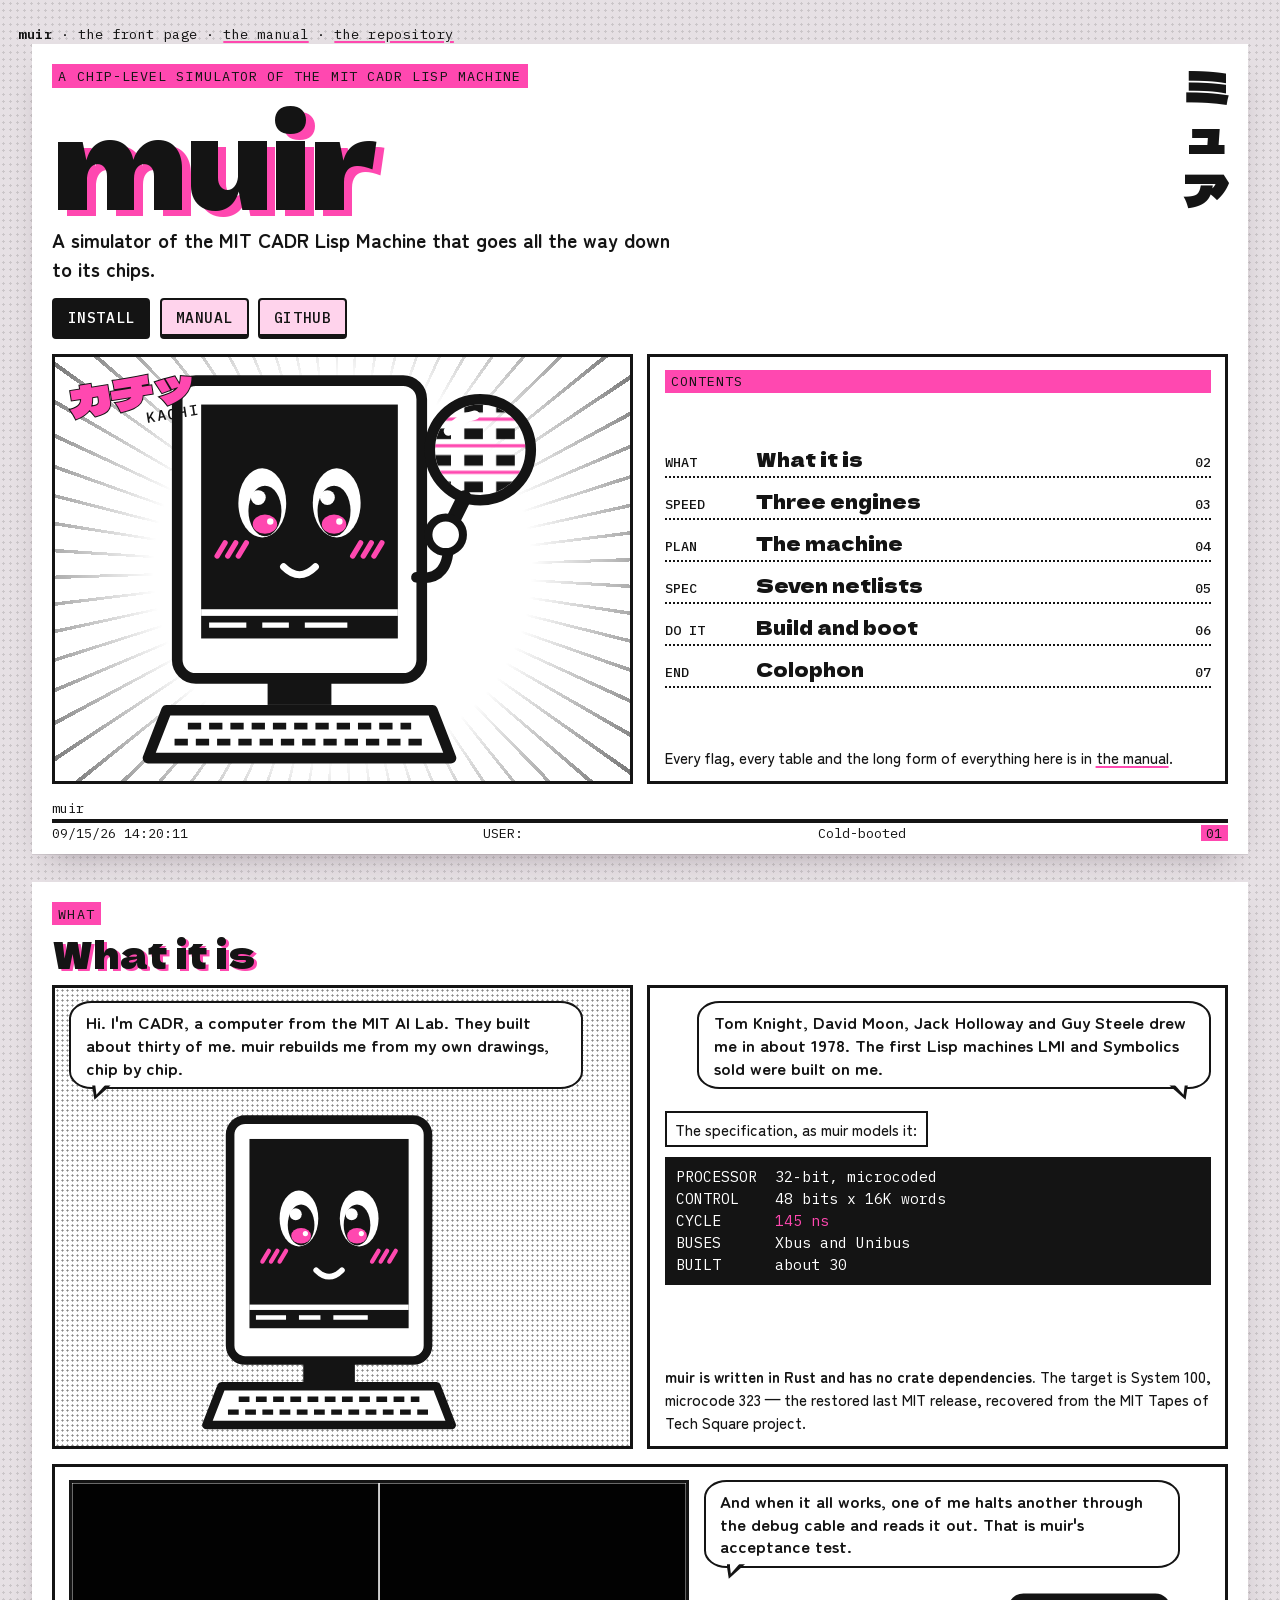
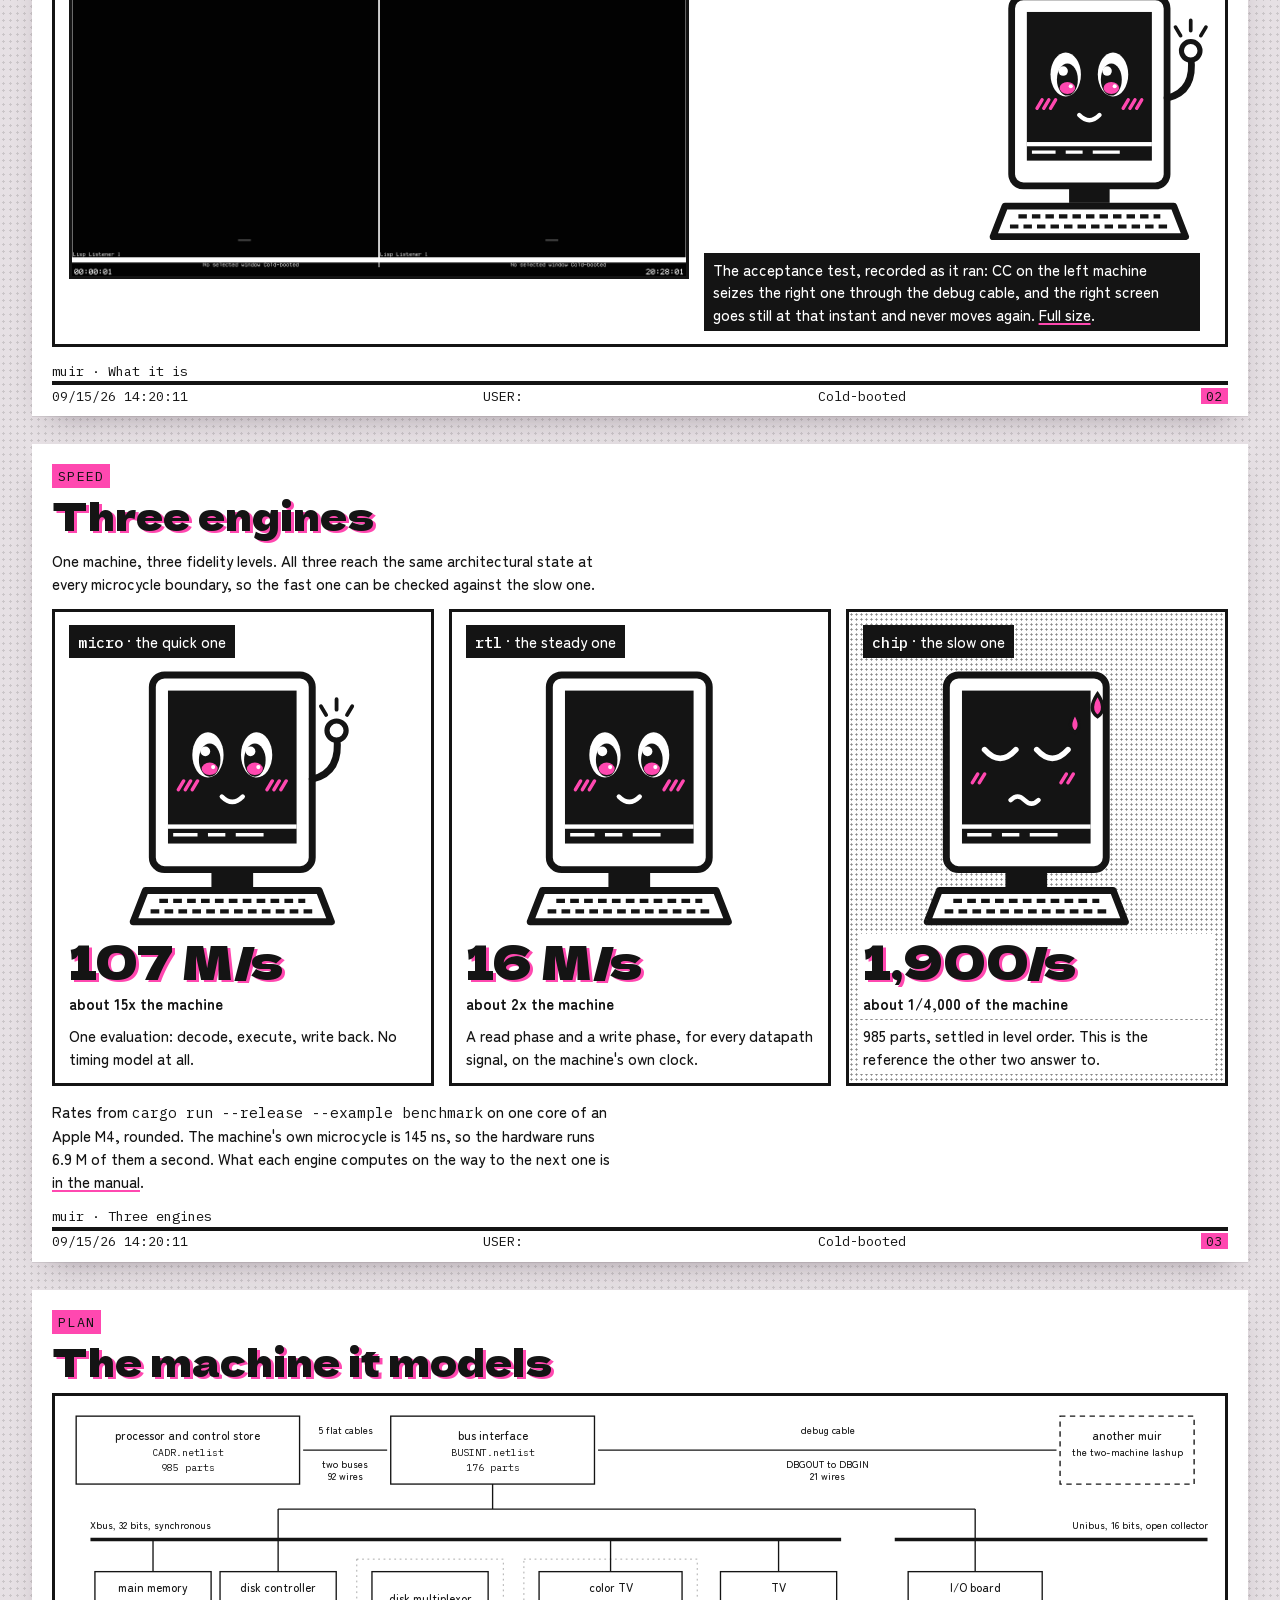
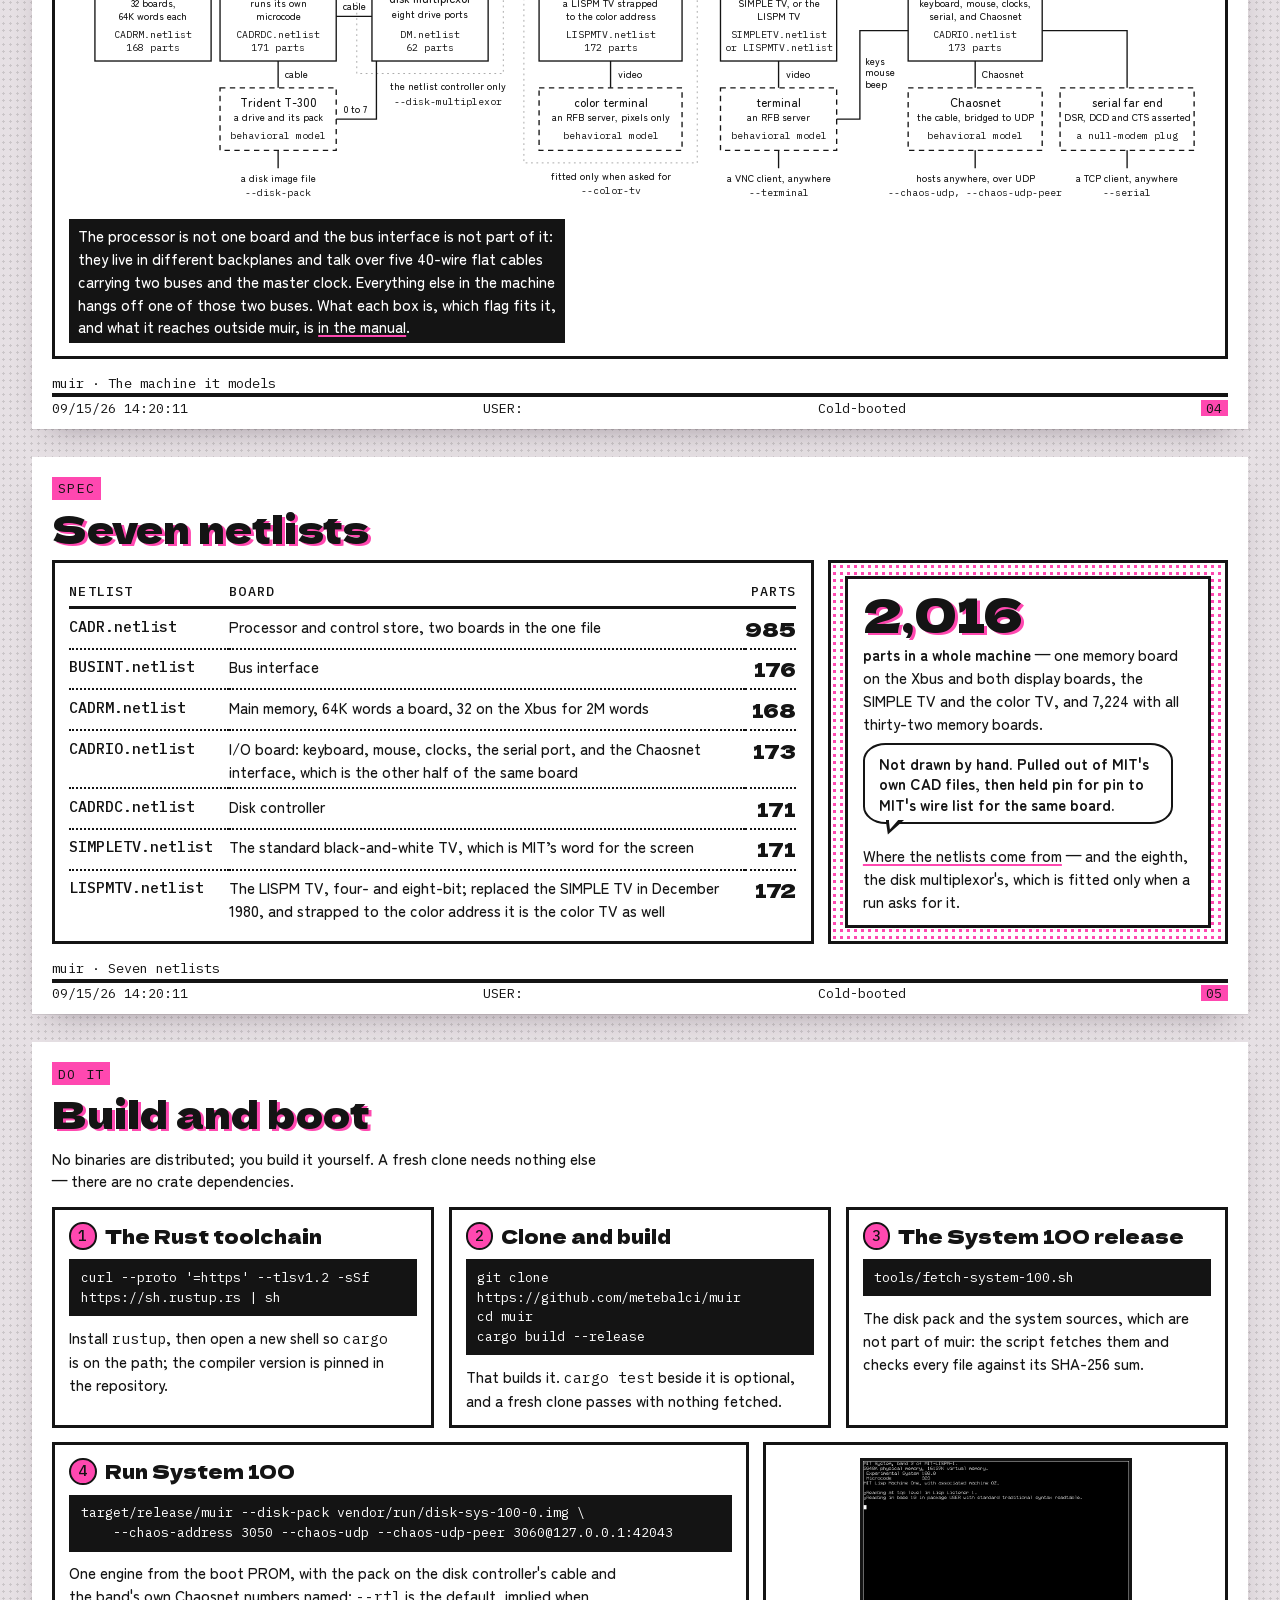
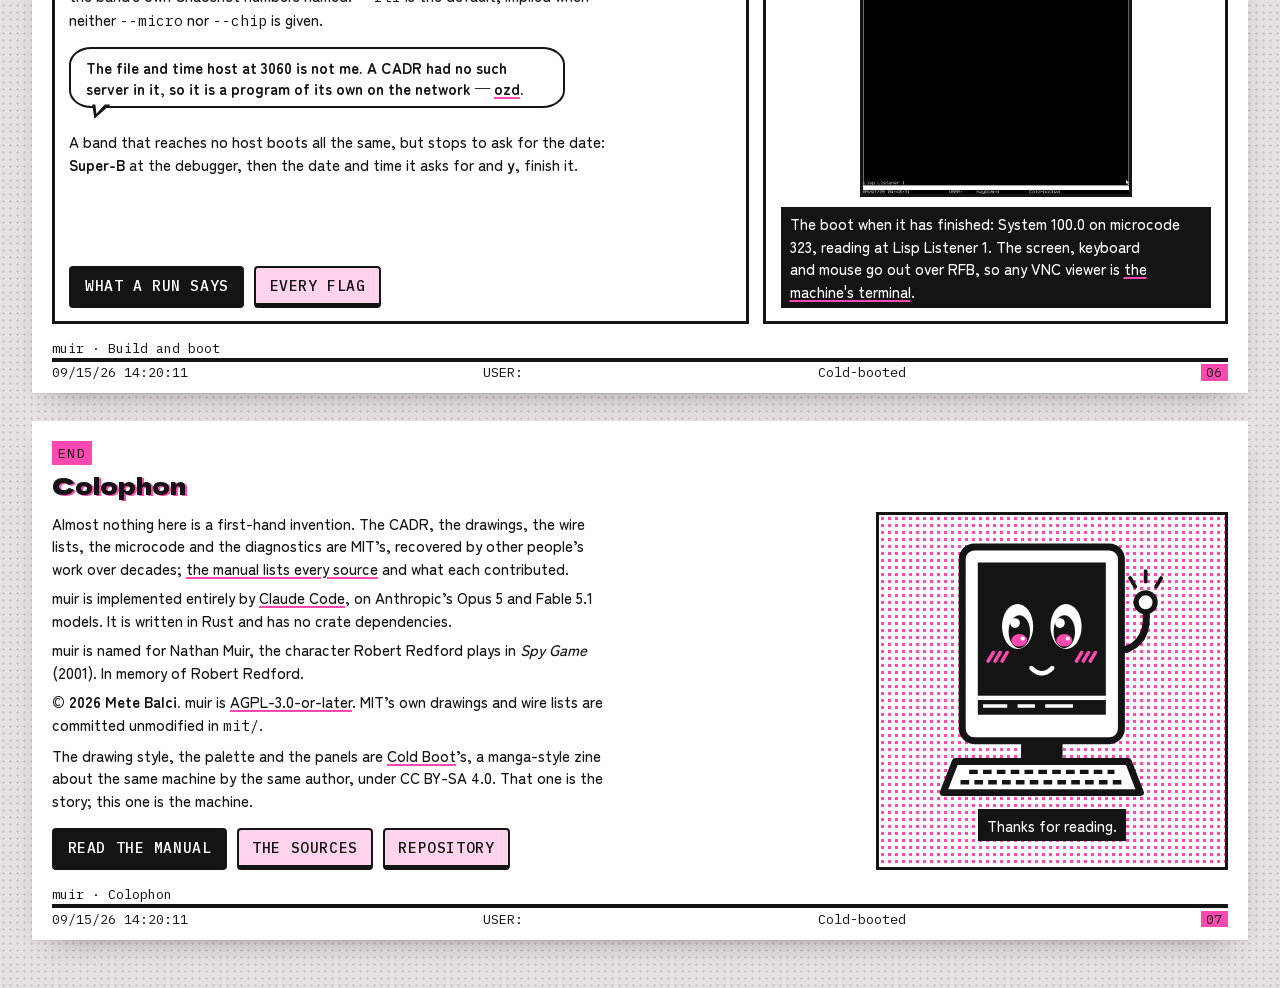
==== site/index.html @ 4d25dc49 "The site is redrawn in Cold Boot's hand, and the manual keeps every word The front page is the drawi" ====
<!doctype html>
<html lang="en">
<head>
<meta charset="utf-8">
<meta name="viewport" content="width=device-width, initial-scale=1">
<title>muir — a chip-level simulator of the MIT CADR Lisp Machine</title>
<meta name="description" content="muir simulates the MIT CADR Lisp Machine at three fidelity levels, down to the parts of MIT's own drawings: 985 on the processor, 2,016 in the machine. Written in Rust, with no dependencies.">
<link rel="stylesheet" href="style.css">
</head>
<body>

<!-- CADR, drawn once and placed with <use>. The body, the faces and the
     waving arm are Cold Boot's own parts, reused here; the magnifier arm and
     the tired face are drawn for this page in the same hand. -->
<svg width="0" height="0" style="position:absolute" aria-hidden="true">
  <defs>
    <pattern id="chips" width="12" height="10" patternUnits="userSpaceOnUse">
      <rect x="2" y="2" width="7" height="4" fill="#141414"/>
      <path d="M0 8.5h12" stroke="#ff48b0" stroke-width="1.2"/>
    </pattern>

    <g id="cadr-body">
      <rect x="48" y="112" width="24" height="14" fill="#141414"/>
      <rect x="14" y="4" width="92" height="112" rx="7" fill="#fff" stroke="#141414" stroke-width="4"/>
      <rect x="23" y="13" width="74" height="88" fill="#141414"/>
      <rect x="23" y="90" width="74" height="2.5" fill="#fff"/>
      <path d="M26 96h14M46 96h10M62 96h16" stroke="#fff" stroke-width="2"/>
      <polygon points="10,128 110,128 117,146 3,146" fill="#fff" stroke="#141414" stroke-width="4" stroke-linejoin="round"/>
      <path d="M18 134h84M13 140h94" stroke="#141414" stroke-width="2.5" stroke-dasharray="5 3"/>
    </g>

    <g id="face-happy">
      <ellipse cx="46" cy="50" rx="9" ry="13" fill="#fff"/>
      <ellipse cx="74" cy="50" rx="9" ry="13" fill="#fff"/>
      <ellipse cx="47" cy="53" rx="6.2" ry="9.5" fill="#141414"/>
      <ellipse cx="73" cy="53" rx="6.2" ry="9.5" fill="#141414"/>
      <ellipse cx="47" cy="58" rx="4.6" ry="3.6" fill="#ff48b0"/>
      <ellipse cx="73" cy="58" rx="4.6" ry="3.6" fill="#ff48b0"/>
      <circle cx="44.5" cy="48" r="2.8" fill="#fff"/>
      <circle cx="70.5" cy="48" r="2.8" fill="#fff"/>
      <circle cx="49" cy="57" r="1.2" fill="#fff"/>
      <circle cx="75" cy="57" r="1.2" fill="#fff"/>
      <path d="M54 74q6 6 12 0" fill="none" stroke="#fff" stroke-width="2.6" stroke-linecap="round"/>
      <path d="M29 70l3-5M33 70l3-5M37 70l3-5M80 70l3-5M84 70l3-5M88 70l3-5" stroke="#ff48b0" stroke-width="2" stroke-linecap="round"/>
    </g>

    <g id="arm-wave">
      <path d="M106 64q17-4 14-25" fill="none" stroke="#141414" stroke-width="4" stroke-linecap="round"/>
      <circle cx="120" cy="36" r="5.5" fill="#fff" stroke="#141414" stroke-width="3"/>
      <path d="M111 22l3 5M120 18v6M129 22l-3 5" stroke="#141414" stroke-width="2.2" stroke-linecap="round"/>
    </g>

    <!-- New for this page: CADR looks at its own board through a glass, which
         is what the chip engine does. The lens is filled with the same chip
         pattern the muir character is drawn from. -->
    <g id="arm-glass">
      <path d="M104 78q13 2 12-15" fill="none" stroke="#141414" stroke-width="4" stroke-linecap="round"/>
      <path d="M122 48l-6 12" stroke="#141414" stroke-width="5.5" stroke-linecap="round"/>
      <circle cx="115" cy="62" r="6.5" fill="#fff" stroke="#141414" stroke-width="3"/>
      <circle cx="128" cy="30" r="17" fill="url(#chips)"/>
      <circle cx="128" cy="30" r="19" fill="none" stroke="#141414" stroke-width="4"/>
      <path d="M116 23a17 17 0 0 1 10-6" fill="none" stroke="#fff" stroke-width="3.5" stroke-linecap="round"/>
    </g>

    <!-- New for this page: the slow one. Weary lids, a wavy mouth and two
         sweat drops --- the chip engine at 1,900 microcycles a second. -->
    <g id="face-tired">
      <path d="M36 47q9 10 18 0" fill="none" stroke="#fff" stroke-width="3.2" stroke-linecap="round"/>
      <path d="M66 47q9 10 18 0" fill="none" stroke="#fff" stroke-width="3.2" stroke-linecap="round"/>
      <path d="M51 76q4-4 8 0t8 0" fill="none" stroke="#fff" stroke-width="2.6" stroke-linecap="round"/>
      <path d="M29 66l3-5M33 66l3-5M80 66l3-5M84 66l3-5" stroke="#ff48b0" stroke-width="2" stroke-linecap="round"/>
      <path d="M101 15q6 9 0 13q-6-4 0-13z" fill="#ff48b0" stroke="#141414" stroke-width="2"/>
      <path d="M88 26q5 8 0 11q-5-3 0-11z" fill="#ff48b0" stroke="#141414" stroke-width="2"/>
    </g>
  </defs>
</svg>

<p class="desk-note"><b>muir</b> &middot; the front page &middot; <a href="manual.html">the manual</a> &middot; <a href="https://github.com/metebalci/muir">the repository</a></p>

<div class="page">

  <section aria-label="muir">
    <div class="masthead">
      <div class="masthead-text">
        <span class="eyebrow">A chip-level simulator of the MIT CADR Lisp Machine</span>
        <h1 class="title t-xl">muir</h1>
        <p class="lede">A simulator of the MIT CADR Lisp Machine that goes all the way down to its chips.</p>
        <div class="actions">
          <a class="key" href="#install">Install</a>
          <a class="key lm" href="manual.html">Manual</a>
          <a class="key lm" href="https://github.com/metebalci/muir">GitHub</a>
        </div>
      </div>
      <span class="vertical" lang="ja" aria-hidden="true">ミュア</span>
    </div>

    <div class="panels two">
      <div class="panel focus center" style="min-height: 19rem;">
        <div class="sfx" style="position:absolute; top:0.8rem; left:0.8rem; z-index:2;">カチッ<small>KACHI</small></div>
        <svg class="chara" viewBox="0 0 152 150" style="width:74%;" role="img" aria-label="CADR, looking at its own board through a magnifying glass">
          <use href="#cadr-body"/><use href="#face-happy"/><use href="#arm-glass"/>
        </svg>
      </div>

      <nav class="panel contents" aria-label="Contents">
        <span class="eyebrow">Contents</span>
        <ol class="toc">
          <li><a href="#what"><span class="tag">WHAT</span><span class="nm">What it is</span><span class="no">02</span></a></li>
          <li><a href="#engines"><span class="tag">SPEED</span><span class="nm">Three engines</span><span class="no">03</span></a></li>
          <li><a href="#machine"><span class="tag">PLAN</span><span class="nm">The machine</span><span class="no">04</span></a></li>
          <li><a href="#boards"><span class="tag">SPEC</span><span class="nm">Seven netlists</span><span class="no">05</span></a></li>
          <li><a href="#install"><span class="tag">DO IT</span><span class="nm">Build and boot</span><span class="no">06</span></a></li>
          <li><a href="#colophon"><span class="tag">END</span><span class="nm">Colophon</span><span class="no">07</span></a></li>
        </ol>
        <p class="small" style="margin-top:auto;">Every flag, every table and the long form of everything here is in <a href="manual.html">the manual</a>.</p>
      </nav>
    </div>

    <footer class="wholine">
      <div class="label">muir</div>
      <div class="bar"><span>09/15/26 14:20:11</span><span>USER:</span><span>Cold-booted</span><span>01</span></div>
    </footer>
  </section>

  <!-- ------------------------------------------------------ what it is -->
  <section id="what" aria-label="What it is">
    <div class="panel bare">
      <span class="eyebrow">What</span>
      <h2 class="title t-l">What it is</h2>
    </div>

    <div class="panels two">
      <div class="panel tone">
        <p class="say">Hi. I'm CADR, a computer from the MIT AI Lab. They built about thirty of me. muir rebuilds me from my own drawings, chip by chip.</p>
        <svg class="chara" viewBox="0 0 132 150" style="width:52%; align-self:center; margin-top:auto;" role="img" aria-label="CADR">
          <use href="#cadr-body"/><use href="#face-happy"/>
        </svg>
      </div>

      <div class="panel">
        <p class="say r">Tom Knight, David Moon, Jack Holloway and Guy Steele drew me in about 1978. The first Lisp machines LMI and Symbolics sold were built on me.</p>
        <p class="cap light">The specification, as muir models it:</p>
<pre class="term">PROCESSOR  32-bit, microcoded
CONTROL    48 bits x 16K words
CYCLE      <b>145 ns</b>
BUSES      Xbus and Unibus
BUILT      about 30</pre>
        <p class="small" style="margin-top:auto;"><b>muir is written in Rust and has no crate dependencies.</b> The target is System 100, microcode 323 &mdash; the restored last MIT release, recovered from the MIT Tapes of Tech Square project.</p>
      </div>

      <figure class="panel wide split">
        <a href="lashup.html" target="_blank" rel="noopener">
          <img class="shot" src="lashup-small.gif" width="1240" height="794" loading="lazy" alt="Two CADR screens side by side. The left machine runs CC; the right machine's screen stops changing when CC halts it through the debug cable.">
        </a>
        <div class="beside">
          <p class="say">And when it all works, one of me halts another through the debug cable and reads it out. That is muir's acceptance test.</p>
          <svg class="chara" viewBox="0 0 132 150" style="width:44%; align-self:flex-end;" role="img" aria-label="CADR, waving">
            <use href="#cadr-body"/><use href="#face-happy"/><use href="#arm-wave"/>
          </svg>
          <figcaption class="cap" style="margin-top:auto;">The acceptance test, recorded as it ran: CC on the left machine seizes the right one through the debug cable, and the right screen goes still at that instant and never moves again. <a href="lashup.html" target="_blank" rel="noopener">Full size</a>.</figcaption>
        </div>
      </figure>
    </div>

    <footer class="wholine">
      <div class="label">muir &middot; What it is</div>
      <div class="bar"><span>09/15/26 14:20:11</span><span>USER:</span><span>Cold-booted</span><span>02</span></div>
    </footer>
  </section>

  <!-- --------------------------------------------------- three engines -->
  <section id="engines" aria-label="Three engines">
    <div class="panel bare">
      <span class="eyebrow">Speed</span>
      <h2 class="title t-l">Three engines</h2>
      <p class="small" style="margin-top:0.4rem;">One machine, three fidelity levels. All three reach the same architectural state at every microcycle boundary, so the fast one can be checked against the slow one.</p>
    </div>

    <div class="panels three">
      <div class="panel">
        <p class="cap"><span class="mono">micro</span> &middot; the quick one</p>
        <svg class="chara" viewBox="0 0 132 150" style="width:66%; align-self:center;" role="img" aria-label="CADR, waving">
          <use href="#cadr-body"/><use href="#face-happy"/><use href="#arm-wave"/>
        </svg>
        <p class="big-number" style="margin-top:auto;">107 M/s</p>
        <p class="small"><b>about 15x the machine</b></p>
        <p class="small">One evaluation: decode, execute, write back. No timing model at all.</p>
      </div>

      <div class="panel">
        <p class="cap"><span class="mono">rtl</span> &middot; the steady one</p>
        <svg class="chara" viewBox="0 0 132 150" style="width:66%; align-self:center;" role="img" aria-label="CADR">
          <use href="#cadr-body"/><use href="#face-happy"/>
        </svg>
        <p class="big-number" style="margin-top:auto;">16 M/s</p>
        <p class="small"><b>about 2x the machine</b></p>
        <p class="small">A read phase and a write phase, for every datapath signal, on the machine's own clock.</p>
      </div>

      <div class="panel tone">
        <p class="cap"><span class="mono">chip</span> &middot; the slow one</p>
        <svg class="chara" viewBox="0 0 132 150" style="width:66%; align-self:center;" role="img" aria-label="CADR, sweating">
          <use href="#cadr-body"/><use href="#face-tired"/>
        </svg>
        <p class="big-number" style="margin-top:auto;">1,900/s</p>
        <p class="small"><b>about 1/4,000 of the machine</b></p>
        <p class="small">985 parts, settled in level order. This is the reference the other two answer to.</p>
      </div>
    </div>

    <p class="small">Rates from <code>cargo run --release --example benchmark</code> on one core of an Apple M4, rounded. The machine's own microcycle is 145&nbsp;ns, so the hardware runs 6.9 M of them a second. What each engine computes on the way to the next one is <a href="manual.html#internals">in the manual</a>.</p>

    <footer class="wholine">
      <div class="label">muir &middot; Three engines</div>
      <div class="bar"><span>09/15/26 14:20:11</span><span>USER:</span><span>Cold-booted</span><span>03</span></div>
    </footer>
  </section>

  <!-- ------------------------------------------------- the centerfold -->
  <section id="machine" aria-label="The machine it models">
    <div class="panel bare">
      <span class="eyebrow">Plan</span>
      <h2 class="title t-l">The machine it models</h2>
    </div>

    <figure class="panel">
      <div class="scroll">
        <svg viewBox="16 18 1277 444" role="img" aria-label="The processor board connects over five flat cables carrying two buses to the bus interface, which fans out to the Xbus carrying main memory, the disk controller and the TV, and to the Unibus carrying the I/O board, which also has the serial port and the Chaosnet. The disk controller's cable goes down to a Trident drive, and a second path from it goes right to the disk multiplexor and down to another drive; a box drawn round those two says that path belongs to the netlist controller alone. The color TV is a second display board on the Xbus with a terminal of its own below it, and a box drawn round the two says they are fitted only when asked for; that terminal carries pixels and nothing else. The serial port's far end and the Chaosnet's route off the machine are drawn as dashed boxes below the I/O board. A debug cable of 21 wires leaves the bus interface for a second machine's, the two-machine lashup. The TV is either display board, the SIMPLE TV or the LISPM TV; its video and the I/O board's keyboard, mouse and beep meet the terminal, which serves them over RFB to any VNC client. Each of the models reaches something outside: the drive a disk image file, the terminal a VNC client, the Chaosnet hosts anywhere over UDP.">
          <rect class="d-box" x="24" y="26" width="250" height="76"/>
          <text class="d-t" x="149" y="53" text-anchor="middle">processor and control store</text>
          <text class="d-n" x="149" y="71" text-anchor="middle">CADR.netlist</text>
          <text class="d-n" x="149" y="87" text-anchor="middle">985 parts</text>
          <line class="d-line" x1="278" y1="64" x2="372" y2="64"/>
          <text class="d-s" x="325" y="46" text-anchor="middle">5 flat cables</text>
          <text class="d-s" x="325" y="84" text-anchor="middle">two buses</text>
          <text class="d-s" x="325" y="98" text-anchor="middle">92 wires</text>
          <rect class="d-box" x="376" y="26" width="228" height="76"/>
          <text class="d-t" x="490" y="53" text-anchor="middle">bus interface</text>
          <text class="d-n" x="490" y="71" text-anchor="middle">BUSINT.netlist</text>
          <text class="d-n" x="490" y="87" text-anchor="middle">176 parts</text>
          <line class="d-line" x1="608" y1="64" x2="1121" y2="64"/>
          <text class="d-s" x="865" y="46" text-anchor="middle">debug cable</text>
          <text class="d-s" x="865" y="84" text-anchor="middle">DBGOUT to DBGIN</text>
          <text class="d-s" x="865" y="98" text-anchor="middle">21 wires</text>
          <rect class="d-dash" x="1125" y="26" width="150" height="76"/>
          <text class="d-t" x="1200" y="53" text-anchor="middle">another muir</text>
          <text class="d-s" x="1200" y="71" text-anchor="middle">the two-machine lashup</text>
          <path class="d-line" d="M490,102 L490,130 M250,130 L1030,130 M250,130 L250,164 M1030,130 L1030,164"/>
          <line class="d-bus" x1="40" y1="164" x2="880" y2="164"/>
          <text class="d-s" x="40" y="152">Xbus, 32 bits, synchronous</text>
          <line class="d-bus" x1="940" y1="164" x2="1290" y2="164"/>
          <text class="d-s" x="1290" y="152" text-anchor="end">Unibus, 16 bits, open collector</text>
          <path class="d-line" d="M110,164 L110,200 M250,164 L250,200 M622,164 L622,200 M810,164 L810,200 M1030,164 L1030,200"/>
          <rect class="d-box" x="45" y="200" width="130" height="100"/>
          <text class="d-t" x="110" y="223" text-anchor="middle">main memory</text>
          <text class="d-s" x="110" y="240" text-anchor="middle">32 boards,</text>
          <text class="d-s" x="110" y="254" text-anchor="middle">64K words each</text>
          <text class="d-n" x="110" y="274" text-anchor="middle">CADRM.netlist</text>
          <text class="d-n" x="110" y="289" text-anchor="middle">168 parts</text>
          <rect class="d-box" x="185" y="200" width="130" height="100"/>
          <text class="d-t" x="250" y="223" text-anchor="middle">disk controller</text>
          <text class="d-s" x="250" y="240" text-anchor="middle">runs its own</text>
          <text class="d-s" x="250" y="254" text-anchor="middle">microcode</text>
          <text class="d-n" x="250" y="274" text-anchor="middle">CADRDC.netlist</text>
          <text class="d-n" x="250" y="289" text-anchor="middle">171 parts</text>
          <rect class="d-box" x="542" y="200" width="160" height="100"/>
          <text class="d-t" x="622" y="223" text-anchor="middle">color TV</text>
          <text class="d-s" x="622" y="240" text-anchor="middle">a LISPM TV strapped</text>
          <text class="d-s" x="622" y="254" text-anchor="middle">to the color address</text>
          <text class="d-n" x="622" y="274" text-anchor="middle">LISPMTV.netlist</text>
          <text class="d-n" x="622" y="289" text-anchor="middle">172 parts</text>
          <rect class="d-box" x="745" y="200" width="130" height="100"/>
          <text class="d-t" x="810" y="223" text-anchor="middle">TV</text>
          <text class="d-s" x="810" y="240" text-anchor="middle">SIMPLE TV, or the</text>
          <text class="d-s" x="810" y="254" text-anchor="middle">LISPM TV</text>
          <text class="d-n" x="810" y="274" text-anchor="middle">SIMPLETV.netlist</text>
          <text class="d-n" x="810" y="289" text-anchor="middle">or LISPMTV.netlist</text>
          <rect class="d-box" x="955" y="200" width="150" height="100"/>
          <text class="d-t" x="1030" y="223" text-anchor="middle">I/O board</text>
          <text class="d-s" x="1030" y="240" text-anchor="middle">keyboard, mouse, clocks,</text>
          <text class="d-s" x="1030" y="254" text-anchor="middle">serial, and Chaosnet</text>
          <text class="d-n" x="1030" y="274" text-anchor="middle">CADRIO.netlist</text>
          <text class="d-n" x="1030" y="289" text-anchor="middle">173 parts</text>
          <path class="d-line" d="M250,300 L250,330 M622,300 L622,330 M810,300 L810,330 M1030,300 L1030,330"/>
          <text class="d-s" x="258" y="319">cable</text>
          <text class="d-s" x="630" y="319">video</text>
          <text class="d-s" x="818" y="319">video</text>
          <text class="d-s" x="1038" y="319">Chaosnet</text>
          <path class="d-line" d="M955,266 L901,266 L901,365 L875,365"/>
          <text class="d-s" x="907" y="304">keys</text>
          <text class="d-s" x="907" y="317">mouse</text>
          <text class="d-s" x="907" y="330">beep</text>
          <rect class="d-dash" x="185" y="330" width="130" height="70"/>
          <text class="d-t" x="250" y="351" text-anchor="middle">Trident T-300</text>
          <text class="d-s" x="250" y="367" text-anchor="middle">a drive and its pack</text>
          <text class="d-n" x="250" y="387" text-anchor="middle">behavioral model</text>
          <rect class="d-ring" x="338" y="186" width="164" height="128"/>
          <text class="d-s" x="440" y="333" text-anchor="middle">the netlist controller only</text>
          <text class="d-n" x="440" y="349" text-anchor="middle">--disk-multiplexor</text>
          <line class="d-line" x1="315" y1="250" x2="355" y2="250"/>
          <text class="d-s" x="335" y="243" text-anchor="middle">cable</text>
          <rect class="d-box" x="355" y="200" width="130" height="100"/>
          <text class="d-t" x="420" y="235" text-anchor="middle">disk multiplexor</text>
          <text class="d-s" x="420" y="252" text-anchor="middle">eight drive ports</text>
          <text class="d-n" x="420" y="274" text-anchor="middle">DM.netlist</text>
          <text class="d-n" x="420" y="289" text-anchor="middle">62 parts</text>
          <path class="d-line" d="M360,300 L360,365 L315,365"/>
          <text class="d-s" x="337" y="358" text-anchor="middle">0 to 7</text>
          <rect class="d-ring" x="525" y="186" width="194" height="228"/>
          <text class="d-s" x="622" y="433" text-anchor="middle">fitted only when asked for</text>
          <text class="d-n" x="622" y="449" text-anchor="middle">--color-tv</text>
          <rect class="d-dash" x="542" y="330" width="160" height="70"/>
          <text class="d-t" x="622" y="351" text-anchor="middle">color terminal</text>
          <text class="d-s" x="622" y="367" text-anchor="middle">an RFB server, pixels only</text>
          <text class="d-n" x="622" y="387" text-anchor="middle">behavioral model</text>
          <rect class="d-dash" x="745" y="330" width="130" height="70"/>
          <text class="d-t" x="810" y="351" text-anchor="middle">terminal</text>
          <text class="d-s" x="810" y="367" text-anchor="middle">an RFB server</text>
          <text class="d-n" x="810" y="387" text-anchor="middle">behavioral model</text>
          <rect class="d-dash" x="955" y="330" width="150" height="70"/>
          <text class="d-t" x="1030" y="351" text-anchor="middle">Chaosnet</text>
          <text class="d-s" x="1030" y="367" text-anchor="middle">the cable, bridged to UDP</text>
          <text class="d-n" x="1030" y="387" text-anchor="middle">behavioral model</text>
          <rect class="d-dash" x="1125" y="330" width="150" height="70"/>
          <text class="d-t" x="1200" y="351" text-anchor="middle">serial far end</text>
          <text class="d-s" x="1200" y="367" text-anchor="middle">DSR, DCD and CTS asserted</text>
          <text class="d-n" x="1200" y="387" text-anchor="middle">a null-modem plug</text>
          <path class="d-line" d="M1105,266 L1200,266 L1200,330"/>
          <path class="d-line" d="M250,400 L250,420 M810,400 L810,420 M1030,400 L1030,420 M1200,400 L1200,420"/>
          <text class="d-s" x="250" y="435" text-anchor="middle">a disk image file</text>
          <text class="d-n" x="250" y="451" text-anchor="middle">--disk-pack</text>
          <text class="d-s" x="810" y="435" text-anchor="middle">a VNC client, anywhere</text>
          <text class="d-n" x="810" y="451" text-anchor="middle">--terminal</text>
          <text class="d-s" x="1030" y="435" text-anchor="middle">hosts anywhere, over UDP</text>
          <text class="d-n" x="1030" y="451" text-anchor="middle">--chaos-udp, --chaos-udp-peer</text>
          <text class="d-s" x="1200" y="435" text-anchor="middle">a TCP client, anywhere</text>
          <text class="d-n" x="1200" y="451" text-anchor="middle">--serial</text>
        </svg>
      </div>
      <figcaption class="cap">The processor is not one board and the bus interface is not part of it: they live in different backplanes and talk over five 40-wire flat cables carrying two buses and the master clock. Everything else in the machine hangs off one of those two buses. What each box is, which flag fits it, and what it reaches outside muir, is <a href="manual.html#machine">in the manual</a>.</figcaption>
    </figure>

    <footer class="wholine">
      <div class="label">muir &middot; The machine it models</div>
      <div class="bar"><span>09/15/26 14:20:11</span><span>USER:</span><span>Cold-booted</span><span>04</span></div>
    </footer>
  </section>

  <!-- ---------------------------------------------------- the spec box -->
  <section id="boards" aria-label="The boards">
    <div class="panel bare">
      <span class="eyebrow">Spec</span>
      <h2 class="title t-l">Seven netlists</h2>
    </div>

    <div class="panels two boards-split">
      <div class="panel">
        <div class="tablewrap">
          <table class="spec">
            <thead>
              <tr><th>Netlist</th><th>Board</th><th class="n">Parts</th></tr>
            </thead>
            <tbody>
              <tr><td class="file">CADR.netlist</td><td>Processor and control store, two boards in the one file</td><td class="n">985</td></tr>
              <tr><td class="file">BUSINT.netlist</td><td>Bus interface</td><td class="n">176</td></tr>
              <tr><td class="file">CADRM.netlist</td><td>Main memory, 64K words a board, 32 on the Xbus for 2M words</td><td class="n">168</td></tr>
              <tr><td class="file">CADRIO.netlist</td><td>I/O board: keyboard, mouse, clocks, the serial port, and the Chaosnet interface, which is the other half of the same board</td><td class="n">173</td></tr>
              <tr><td class="file">CADRDC.netlist</td><td>Disk controller</td><td class="n">171</td></tr>
              <tr><td class="file">SIMPLETV.netlist</td><td>The standard black-and-white TV, which is MIT&rsquo;s word for the screen</td><td class="n">171</td></tr>
              <tr><td class="file">LISPMTV.netlist</td><td>The LISPM TV, four- and eight-bit; replaced the SIMPLE TV in December 1980, and strapped to the color address it is the color TV as well</td><td class="n">172</td></tr>
            </tbody>
          </table>
        </div>
      </div>

      <div class="panel tone-pink">
        <div class="panel" style="background:var(--paper); gap:0.5rem; flex:1;">
          <p class="big-number" id="whole-machine">2,016</p>
          <p class="small"><b>parts in a whole machine</b> &mdash; one memory board on the Xbus and both display boards, the SIMPLE TV and the color TV, and 7,224 with all thirty-two memory boards.</p>
          <p class="say quiet">Not drawn by hand. Pulled out of MIT's own CAD files, then held pin for pin to MIT's wire list for the same board.</p>
          <p class="small" style="margin-top:auto;"><a href="manual.html#netlists">Where the netlists come from</a> &mdash; and the eighth, the disk multiplexor's, which is fitted only when a run asks for it.</p>
        </div>
      </div>
    </div>

    <footer class="wholine">
      <div class="label">muir &middot; Seven netlists</div>
      <div class="bar"><span>09/15/26 14:20:11</span><span>USER:</span><span>Cold-booted</span><span>05</span></div>
    </footer>
  </section>

  <!-- ------------------------------------------------------- installing -->
  <section id="install" aria-label="Installing">
    <div class="panel bare">
      <span class="eyebrow">Do it</span>
      <h2 class="title t-l">Build and boot</h2>
      <p class="small" style="margin-top:0.4rem;">No binaries are distributed; you build it yourself. A fresh clone needs nothing else &mdash; there are no crate dependencies.</p>
    </div>

    <div class="panels three">
      <div class="panel">
        <div class="step-head"><span class="step-num">1</span><h3>The Rust toolchain</h3></div>
<pre class="term cmd">curl --proto '=https' --tlsv1.2 -sSf https://sh.rustup.rs | sh</pre>
        <p class="small">Install <code>rustup</code>, then open a new shell so <code>cargo</code> is on the path; the compiler version is pinned in the repository.</p>
      </div>

      <div class="panel">
        <div class="step-head"><span class="step-num">2</span><h3>Clone and build</h3></div>
<pre class="term cmd">git clone https://github.com/metebalci/muir
cd muir
cargo build --release</pre>
        <p class="small">That builds it. <code>cargo test</code> beside it is optional, and a fresh clone passes with nothing fetched.</p>
      </div>

      <div class="panel">
        <div class="step-head"><span class="step-num">3</span><h3>The System 100 release</h3></div>
<pre class="term cmd">tools/fetch-system-100.sh</pre>
        <p class="small">The disk pack and the system sources, which are not part of muir: the script fetches them and checks every file against its SHA-256 sum.</p>
      </div>
    </div>

    <div class="panels two wide run-split">
      <div class="panel">
        <div class="step-head"><span class="step-num">4</span><h3>Run System 100</h3></div>
<pre class="term cmd">target/release/muir --disk-pack vendor/run/disk-sys-100-0.img \
    --chaos-address 3050 --chaos-udp --chaos-udp-peer 3060@127.0.0.1:42043</pre>
        <p class="small">One engine from the boot PROM, with the pack on the disk controller's cable and the band's own Chaosnet numbers named: <code>--rtl</code> is the default, implied when neither <code>--micro</code> nor <code>--chip</code> is given.</p>
        <p class="say quiet" style="margin-top:0.35rem;">The file and time host at 3060 is not me. A CADR had no such server in it, so it is a program of its own on the network &mdash; <a href="https://github.com/metebalci/ozd">ozd</a>.</p>
        <p class="small">A band that reaches no host boots all the same, but stops to ask for the date: <b>Super-B</b> at the debugger, then the date and time it asks for and <b>y</b>, finish it.</p>
        <div class="actions" style="margin-top:auto;">
          <a class="key" href="manual.html#running">What a run says</a>
          <a class="key lm" href="manual.html#flags">Every flag</a>
        </div>
      </div>

      <figure class="panel">
        <img class="shot" src="system-100.png" width="768" height="963" loading="lazy" style="width:min(100%, 17rem); margin-inline:auto;" alt="The CADR screen: MIT System, band 2 of MIT-LISPM-1; Experimental System 100.0; Microcode 323; MIT Lisp Machine One, with associated machine OZ; and a Lisp Listener reading at top level.">
        <figcaption class="cap">The boot when it has finished: System&nbsp;100.0 on microcode 323, reading at Lisp Listener 1. The screen, keyboard and mouse go out over RFB, so any VNC viewer is <a href="manual.html#terminal">the machine's terminal</a>.</figcaption>
      </figure>
    </div>

    <footer class="wholine">
      <div class="label">muir &middot; Build and boot</div>
      <div class="bar"><span>09/15/26 14:20:11</span><span>USER:</span><span>Cold-booted</span><span>06</span></div>
    </footer>
  </section>

  <!-- --------------------------------------------------------- colophon -->
  <section id="colophon" aria-label="Colophon">
    <div class="panel bare">
      <span class="eyebrow">End</span>
      <h2 class="title t-m">Colophon</h2>
    </div>

    <div class="panels two end-split">
    <div class="colophon">
      <p>Almost nothing here is a first-hand invention. The CADR, the drawings, the wire lists, the microcode and the diagnostics are MIT&rsquo;s, recovered by other people&rsquo;s work over decades; <a href="manual.html#credits">the manual lists every source</a> and what each contributed.</p>
      <p>muir is implemented entirely by <a href="https://claude.com/claude-code">Claude Code</a>, on Anthropic&rsquo;s Opus 5 and Fable 5.1 models. It is written in Rust and has no crate dependencies.</p>
      <p>muir is named for Nathan Muir, the character Robert Redford plays in <em>Spy Game</em> (2001). In memory of Robert Redford.</p>
      <p><b>&copy; 2026 Mete Balci.</b> muir is <a href="https://www.gnu.org/licenses/agpl-3.0.html">AGPL-3.0-or-later</a>. MIT&rsquo;s own drawings and wire lists are committed unmodified in <code>mit/</code>.</p>
      <p>The drawing style, the palette and the panels are <a href="https://github.com/metebalci/coldboot">Cold Boot</a>&rsquo;s, a manga-style zine about the same machine by the same author, under CC BY-SA 4.0. That one is the story; this one is the machine.</p>
      <div class="actions" style="margin-top:0.6rem;">
        <a class="key" href="manual.html">Read the manual</a>
        <a class="key lm" href="manual.html#credits">The sources</a>
        <a class="key lm" href="https://github.com/metebalci/muir">Repository</a>
      </div>
    </div>

      <div class="panel tone-pink center">
        <svg class="chara" viewBox="0 0 132 150" style="width:72%;" role="img" aria-label="CADR, waving goodbye">
          <use href="#cadr-body"/><use href="#face-happy"/><use href="#arm-wave"/>
        </svg>
        <p class="cap" style="align-self:center;">Thanks for reading.</p>
      </div>
    </div>

    <footer class="wholine">
      <div class="label">muir &middot; Colophon</div>
      <div class="bar"><span>09/15/26 14:20:11</span><span>USER:</span><span>Cold-booted</span><span>07</span></div>
    </footer>
  </section>

</div>

</body>
</html>
---- site/style.css ----
/* SPDX-FileCopyrightText: 2026 Mete Balci */
/* SPDX-License-Identifier: AGPL-3.0-or-later */

/* muir --- the site, drawn in Cold Boot's hand.

   Cold Boot is a manga-style zine about the same machine by the same author,
   and this is the machine itself in the same drawing: riso black and one spot
   color, fluorescent pink, on paper white, laid on a halftone desk. Every
   section is a plate of paper: panels with a 3px ink border, a title in the
   display face with a pink drop shadow --- a second drum printed a little out
   of register --- and the machine's own who-line ruled off at the foot.

   Three pages share this file: `index.html`, the front page; `manual.html`,
   the manual; and `lashup.html`, the acceptance test at its own size.

   No dark mode. Paper and ink is what this is, as the zine is, so the
   stylesheet names one set of colors and the page keeps them in either
   setting. Where an earlier stylesheet redefined `--paper` and `--ink` under
   `prefers-color-scheme: dark`, there is now nothing: a spot color printed on
   black is a different object.

   Text sizes are all in rem, taken from the tokens below, and nothing here
   styles `html`. The one exception is the diagrams: the `d-*` rules give
   their sizes in the drawing's own viewBox units, which are not page pixels
   and do not scale with the reader's text size, because the picture scales
   with its box instead. */

/* The five faces, served from this directory rather than from Google: a
   visitor should not have to ask a third party for a page to be readable.
   Dela Gothic One is the display face, Zen Maru Gothic the voice, IBM Plex
   Mono the machine's own. All are under the SIL Open Font License 1.1, and
   `fonts/README.md` says where each came from and how it was cut down.

   Zen Maru Gothic is carried at 500 and 700 and no lighter: 500 is the
   weight this page calls normal, as the zine does, and the running text is
   set in it. */
@font-face {
  font-family: 'Dela Gothic One';
  font-style: normal;
  font-weight: 400;
  font-display: swap;
  src: url('fonts/dela-gothic-one.woff2') format('woff2');
}
@font-face {
  font-family: 'Zen Maru Gothic';
  font-style: normal;
  font-weight: 500;
  font-display: swap;
  src: url('fonts/zen-maru-gothic-500.woff2') format('woff2');
}
@font-face {
  font-family: 'Zen Maru Gothic';
  font-style: normal;
  font-weight: 700;
  font-display: swap;
  src: url('fonts/zen-maru-gothic-700.woff2') format('woff2');
}
@font-face {
  font-family: 'IBM Plex Mono';
  font-style: normal;
  font-weight: 400;
  font-display: swap;
  src: url('fonts/ibm-plex-mono-400.woff2') format('woff2');
}
@font-face {
  font-family: 'IBM Plex Mono';
  font-style: normal;
  font-weight: 500;
  font-display: swap;
  src: url('fonts/ibm-plex-mono-500.woff2') format('woff2');
}
@font-face {
  font-family: 'IBM Plex Mono';
  font-style: normal;
  font-weight: 600;
  font-display: swap;
  src: url('fonts/ibm-plex-mono-600.woff2') format('woff2');
}

:root {
  --ink: #141414;
  --paper: #ffffff;
  --spot: #ff48b0;        /* riso Fluorescent Pink */
  --spot-tint: #ffd3ec;
  --tone: rgba(20, 20, 20, 0.5);
  --desk: #e6e0e4;

  --display: "Dela Gothic One", "Noto Sans CJK JP", "Arial Black", sans-serif;
  --voice: "Zen Maru Gothic", "Noto Sans CJK JP", system-ui, sans-serif;
  --mono: "IBM Plex Mono", ui-monospace, "SF Mono", Menlo, monospace;
  --sans: var(--voice);   /* the diagrams' own labels */

  /* Every size on these pages comes from one of these, so that a step up or
     down is one edit and no rule invents a size of its own. */
  --fs-body: 1.125rem;         /* running text */
  --fs-small: 0.95rem;         /* captions, tables, the aside under a panel */
  --fs-say: 1.06rem;           /* a speech bubble, which is set heavier */
  --fs-lede: 1.24rem;          /* the line under a wordmark */
  --fs-mono: 0.92rem;          /* inline code, the terminal blocks, the keys */
  --fs-mono-small: 0.84rem;    /* eyebrows, the who-line, table headings */
  --fs-cmd: 0.82rem;           /* a command line, which must not fold */
  --fs-t-xl: clamp(4rem, 14vw, 7.8rem);   /* the wordmark */
  --fs-t-l: 2.35rem;           /* a section's title */
  --fs-t-m: 1.5rem;            /* a smaller one */
  --fs-t-s: 1.18rem;           /* a heading inside a section, a contents line */
  --fs-numeral: 2.9rem;        /* a figure printed as a picture of itself */
  --fs-sfx: 2.7rem;            /* a sound effect */

  /* A line of running text stops at 70 characters however wide the page is;
     a bubble or a caption, which is read in a glance, stops sooner. What the
     machine printed is not running text and is not held to it: a listing
     folded at 70 characters is a listing nobody can read. */
  --measure: 70ch;
  --measure-tight: 62ch;

  --line: 3px;
}

*, *::before, *::after { box-sizing: border-box; }

body {
  margin: 0;
  font-family: var(--voice);
  font-size: var(--fs-body);
  font-weight: 500;
  line-height: 1.5;
  color: var(--ink);
  background-color: var(--desk);
  background-image: radial-gradient(rgba(20, 20, 20, 0.13) 1px, transparent 1.4px);
  background-size: 7px 7px;
  padding-block: 1.5rem 3rem;
  padding-inline: 1rem;
  -webkit-text-size-adjust: 100%;
}

p { margin: 0; text-wrap: pretty; }
a { color: inherit; text-decoration-color: var(--spot); text-decoration-thickness: 2px; text-underline-offset: 2px; }
a:focus-visible { outline: 3px solid var(--spot); outline-offset: 3px; }
em { font-style: italic; }

/* Inline code is one size wherever it sits, not a fraction of its context:
   a relative size compounds against every panel and produces sizes nobody
   chose. */
code, kbd { font-family: var(--mono); font-size: var(--fs-mono); font-weight: 400; }
kbd { border: 2px solid var(--ink); border-radius: 3px; padding: 0 0.25rem; }

/* ---------------------------------------------------------------- shell */

/* One explicit column, not `auto`: an `auto` column takes the min-content
   width of its widest section, and a diagram is 660px wide whatever the
   screen is. With minmax(0, 1fr) the sections follow the viewport and the
   diagram scrolls inside its own box, which is the point of it. */
.page {
  max-width: 76rem;
  margin-inline: auto;
  display: grid;
  grid-template-columns: minmax(0, 1fr);
  gap: 1.75rem;
}

.desk-note {
  font-family: var(--mono);
  font-size: var(--fs-mono-small);
  font-weight: 400;
  letter-spacing: 0.04em;
  padding-inline: 0.15rem;
}
.desk-note b { font-weight: 600; }

/* Each section is paper on the halftone desk, with its panels above and the
   machine's own status line ruled off at the foot. */
.page > section {
  min-width: 0;
  display: flex;
  flex-direction: column;
  gap: 0.9rem;
  background: var(--paper);
  padding: 1.25rem 1.25rem 0.8rem;
  box-shadow: 0 1px 0 rgba(0, 0, 0, 0.08), 0 14px 30px -18px rgba(40, 20, 35, 0.45);
}

.panels { display: grid; gap: 0.9rem; }
.two { grid-template-columns: repeat(2, minmax(0, 1fr)); }
.three { grid-template-columns: repeat(3, minmax(0, 1fr)); }
.wide { grid-column: 1 / -1; }
/* Uneven splits, as classes rather than inline styles: an inline style would
   outrank the narrow-screen rule below and keep two columns on a phone. */
.boards-split { grid-template-columns: minmax(0, 2fr) minmax(0, 1.05fr); }
.run-split { grid-template-columns: minmax(0, 1.5fr) minmax(0, 1fr); }
.end-split { grid-template-columns: minmax(0, 2.3fr) minmax(0, 1fr); }

/* ---------------------------------------------------------------- panels */

.panel {
  position: relative;
  min-width: 0;
  border: var(--line) solid var(--ink);
  background: var(--paper);
  overflow: hidden;
  padding: 0.8rem 0.9rem;
  display: flex;
  flex-direction: column;
  gap: 0.6rem;
}
.panel.ink { background: var(--ink); color: var(--paper); }
.panel.pink { background: var(--spot); }
.panel.bare { border: 0; padding: 0; overflow: visible; }
.panel.center { align-items: center; justify-content: center; text-align: center; }
.panel.end { justify-content: flex-end; }

.tone { background-image: radial-gradient(var(--tone) 0.9px, transparent 1.2px); background-size: 5px 5px; }
/* Running text on a halftone reads through the dots. Give it a plate of
   paper to sit on, the width of the line and no more. */
.panel.tone > .small, .panel.tone > .big-number {
  background: var(--paper);
  box-shadow: 0 0 0 0.25rem var(--paper);
}
.tone-pink { background-image: radial-gradient(var(--spot) 1.5px, transparent 1.8px); background-size: 7px 7px; }

/* focus lines (manga 集中線) */
.focus::before {
  content: "";
  position: absolute;
  inset: -60%;
  background: repeating-conic-gradient(from 3deg, var(--ink) 0deg 0.7deg, transparent 0.7deg 5.3deg);
  -webkit-mask: radial-gradient(circle, transparent 24%, #000 60%);
  mask: radial-gradient(circle, transparent 24%, #000 60%);
  pointer-events: none;
}
.focus > * { position: relative; }

/* ------------------------------------------------------------- lettering */

.title {
  margin: 0;
  font-family: var(--display);
  font-weight: 400;
  line-height: 0.95;
  text-wrap: balance;
  text-shadow: 0.07em 0.05em 0 var(--spot);   /* second drum, slightly off */
}
.t-xl { font-size: var(--fs-t-xl); letter-spacing: -0.02em; line-height: 0.88; }
.t-l { font-size: var(--fs-t-l); }
.t-m { font-size: var(--fs-t-m); }

.eyebrow {
  font-family: var(--mono);
  font-size: var(--fs-mono-small);
  font-weight: 400;
  letter-spacing: 0.08em;
  text-transform: uppercase;
  align-self: flex-start;
  background: var(--spot);
  color: var(--ink);
  padding: 0.1rem 0.4rem;
}

.cap {
  align-self: flex-start;
  max-width: min(100%, var(--measure-tight));
  background: var(--ink);
  color: var(--paper);
  font-size: var(--fs-small);
  font-weight: 500;
  padding: 0.3rem 0.55rem;
  text-wrap: pretty;
}
.cap.light { background: var(--paper); color: var(--ink); border: 2px solid var(--ink); }
.cap.long { max-width: min(100%, var(--measure)); }
.panel.ink .cap { background: var(--paper); color: var(--ink); }

.say {
  position: relative;
  align-self: flex-start;
  max-width: min(94%, var(--measure-tight));
  background: var(--paper);
  color: var(--ink);
  border: 2px solid var(--ink);
  border-radius: 1.4rem / 1.1rem;
  padding: 0.5rem 0.9rem;
  font-size: var(--fs-say);
  font-weight: 700;
  line-height: 1.35;
  text-wrap: pretty;
  margin-bottom: 0.75rem;
}
.say::before, .say::after {
  content: "";
  position: absolute;
  top: calc(100% - 2px);
  left: 1.3rem;
  width: 1.15rem;
  height: 0.9rem;
  background: var(--ink);
  clip-path: polygon(0 0, 100% 0, 12% 100%);
}
.say::after {
  top: calc(100% - 3px);
  left: calc(1.3rem + 3px);
  width: calc(1.15rem - 8px);
  height: calc(0.9rem - 4px);
  background: var(--paper);
}
.say.r { align-self: flex-end; }
.say.r::before, .say.r::after { left: auto; right: 1.3rem; clip-path: polygon(0 0, 100% 0, 88% 100%); }
.say.r::after { right: calc(1.3rem + 3px); }
/* An aside in the same voice, set at the size of the text around it. */
.say.quiet { font-size: var(--fs-small); }

.sfx {
  font-family: var(--display);
  font-size: var(--fs-sfx);
  line-height: 1;
  color: var(--spot);
  -webkit-text-stroke: 2px var(--ink);
  paint-order: stroke fill;
  transform: rotate(-9deg);
  white-space: nowrap;
}
.sfx small {
  display: block;
  font-family: var(--mono);
  font-size: var(--fs-mono);
  color: var(--ink);
  -webkit-text-stroke: 0;
  letter-spacing: 0.12em;
  text-align: right;
}

.vertical {
  writing-mode: vertical-rl;
  font-family: var(--display);
  font-size: var(--fs-t-m);
  letter-spacing: 0.12em;
  line-height: 1;
}
@media (min-width: 52rem) { .vertical { font-size: var(--fs-numeral); } }

.small { font-size: var(--fs-small); max-width: var(--measure); }
.mono { font-family: var(--mono); }
.lede { font-size: var(--fs-lede); font-weight: 700; max-width: 40rem; }

.big-number {
  font-family: var(--display);
  font-size: var(--fs-numeral);
  line-height: 0.95;
  text-shadow: 0.06em 0.05em 0 var(--spot);
  font-variant-numeric: tabular-nums;
}

/* -------------------------------------------------- masthead and the keys */

.masthead {
  display: grid;
  grid-template-columns: minmax(0, 1fr) auto;
  gap: 1.25rem;
  align-items: start;
}
.masthead-text { display: grid; gap: 0.85rem; justify-items: start; }

/* links drawn as Lisp Machine keys */
.actions { display: flex; flex-wrap: wrap; gap: 0.6rem; }
.key {
  display: inline-block;
  font-family: var(--mono);
  font-size: var(--fs-mono);
  font-weight: 500;
  letter-spacing: 0.04em;
  text-transform: uppercase;
  text-decoration: none;
  white-space: nowrap;
  background: var(--ink);
  color: var(--paper);
  border: 2px solid var(--ink);
  border-bottom-width: 5px;
  border-radius: 4px;
  padding: 0.45rem 0.85rem 0.35rem;
}
.key.lm { background: var(--spot-tint); color: var(--ink); }
.key:hover { background: var(--spot); color: var(--ink); }
.key:active { border-bottom-width: 2px; translate: 0 3px; }

/* The contents, with dotted leaders */
.contents { display: grid; gap: 0.45rem; }
.toc { margin: 0; padding: 0; list-style: none; display: grid; }
.toc a {
  display: grid;
  grid-template-columns: 5.2rem minmax(0, 1fr) auto;
  gap: 0.5rem;
  align-items: baseline;
  padding-block: 0.3rem 0.25rem;
  border-bottom: 2px dotted var(--ink);
  text-decoration: none;
}
.toc .tag, .toc .no { font-family: var(--mono); font-size: var(--fs-mono-small); font-variant-numeric: tabular-nums; }
.toc .nm { font-family: var(--display); font-size: var(--fs-t-s); line-height: 1.2; }
.toc a:hover .nm { background: var(--spot-tint); box-shadow: 0 0 0 0.15rem var(--spot-tint); }
/* The manual's contents is twice as long, so it runs in two columns where
   there is room for them. */
@media (min-width: 52rem) {
  .toc.split { grid-template-columns: repeat(2, minmax(0, 1fr)); column-gap: 1.6rem; }
}

/* -------------------------------------------- characters, screens, blocks */

.chara { display: block; width: 100%; height: auto; max-width: 100%; }

.shot { display: block; width: 100%; max-width: 100%; height: auto; border: var(--line) solid var(--ink); }
figure { margin: 0; display: grid; gap: 0.5rem; }

/* A panel split between a picture and what is said about it. The recording
   is 1240 wide and shown at 620: scaling 1-bit screens down further turns
   them to mush. */
.panel.split { display: grid; grid-template-columns: minmax(0, 620px) minmax(0, 1fr); gap: 0.9rem; align-items: start; }
.panel.split > a { display: block; }
.beside { display: flex; flex-direction: column; gap: 0.6rem; min-height: 100%; }
@media screen and (max-width: 58rem) {
  .panel.split { grid-template-columns: minmax(0, 1fr); }
}

/* A picture at its own size, wider than the section: the box scrolls to it
   rather than shrinking it, which is what a browser showing an image file
   does and what makes 1-bit text unreadable. */
.full { overflow-x: auto; }
.full img { display: block; width: 1538px; max-width: none; height: auto; border: var(--line) solid var(--ink); }

.term {
  margin: 0;
  background: var(--ink);
  color: var(--paper);
  font-family: var(--mono);
  font-size: var(--fs-mono);
  font-weight: 400;
  line-height: 1.5;
  padding: 0.55rem 0.7rem;
  white-space: pre-wrap;
  overflow-wrap: anywhere;
}
.term b { color: var(--spot); font-weight: 400; }
.term code, .term kbd { font-size: inherit; border: 0; padding: 0; }
/* A command keeps the line breaks it was typed with, and where a line is
   longer than its panel it folds at a space and never inside a flag, a path
   or a URL --- a break mid-token reads as a typo. */
.term.cmd {
  white-space: pre-wrap;
  overflow-wrap: normal;
  overflow-x: auto;
  font-size: var(--fs-cmd);
}

.step-num {
  display: inline-grid;
  place-items: center;
  width: 1.7rem;
  height: 1.7rem;
  border-radius: 50%;
  background: var(--spot);
  border: 2px solid var(--ink);
  font-family: var(--mono);
  font-size: var(--fs-mono);
  flex: none;
}
.step-head { display: flex; align-items: center; gap: 0.5rem; }
.step-head h3 { margin: 0; font-family: var(--display); font-weight: 400; font-size: var(--fs-t-s); line-height: 1.1; text-shadow: none; }

/* ------------------------------------------------------------ the tables */

/* One table style for the front page's spec box and the manual's tables
   alike: a mono heading ruled off in ink, dotted rules between the rows,
   and the row under the pointer tinted. */
.tablewrap { overflow-x: auto; border: var(--line) solid var(--ink); background: var(--paper); padding: 0.6rem 0.8rem; }
.panel .tablewrap, .page > section > figure .tablewrap { border: 0; padding: 0; }

table { width: 100%; min-width: 29rem; border-collapse: collapse; font-size: var(--fs-small); }
th, td { text-align: left; padding: 0.35rem 1rem 0.3rem 0; vertical-align: top; }
thead th {
  font-family: var(--mono);
  font-size: var(--fs-mono-small);
  letter-spacing: 0.08em;
  text-transform: uppercase;
  font-weight: 500;
  border-bottom: var(--line) solid var(--ink);
}
tbody td { border-bottom: 2px dotted var(--ink); }
tbody tr:last-child td { border-bottom: 0; }
tbody tr:hover td { background: var(--spot-tint); }
td.file, td.name, th.name { font-family: var(--mono); font-weight: 500; }
td.file { white-space: nowrap; }
td.num, th.num { font-family: var(--mono); font-weight: 500; white-space: nowrap; }
/* A parts count is a figure printed as one: the display face, ranged right,
   as the big numerals elsewhere are. */
.spec .n, .spec th.n {
  font-family: var(--display);
  font-size: var(--fs-t-s);
  font-variant-numeric: tabular-nums;
  text-align: right;
  white-space: nowrap;
  padding-right: 0;
}
.spec thead th.n { font-family: var(--mono); font-size: var(--fs-mono-small); }

/* ------------------------------------------------------------- diagrams */

/* A diagram keeps its own minimum width and scrolls inside its box rather
   than shrinking to illegibility. The sizes below are the drawing's own
   viewBox units, not page pixels: the picture scales with its box. */
.scroll { min-width: 0; overflow-x: auto; padding-bottom: 0.25rem; }
.scroll svg { display: block; width: 100%; min-width: 660px; height: auto; }

.d-box  { fill: none; stroke: currentColor; stroke-width: 1.5; }
.d-fill { fill: var(--paper); stroke: currentColor; stroke-width: 1.5; }
.d-tex  { stroke: currentColor; stroke-width: 1.5; }
.d-dash { fill: none; stroke: currentColor; stroke-width: 1.5; stroke-dasharray: 6 5; }
.d-line { fill: none; stroke: currentColor; stroke-width: 1.5; }
.d-bus  { fill: none; stroke: currentColor; stroke-width: 4; }
/* A ring round part of the picture, saying that what is inside it is there
   only under a condition the label gives. */
.d-ring { fill: none; stroke: currentColor; stroke-width: 1; opacity: .4; stroke-dasharray: 2 4; }
.d-plate { fill: var(--paper); }
.d-t { font: 500 13px var(--sans); fill: currentColor; }
.d-s { font: 500 11px var(--sans); fill: currentColor; }
.d-m { font: 500 13px var(--mono); fill: currentColor; }
.d-n { font: 400 11px var(--mono); fill: currentColor; }

/* ------------------------------------------------- the manual's long prose */

/* The manual is the same sections with more words in them: running text
   stops at the measure, a heading is the display face a size down, and a
   flag list is the name over what it does rather than beside it.

   The measure is on the paragraph rather than on the block that holds it, so
   that a terminal block or a table in the same flow takes the whole width:
   what the machine printed keeps the width it printed at. */
.prose { display: grid; gap: 0.7rem; }
.prose > p, .prose > ul, .prose > ol { max-width: var(--measure); }
.prose > pre { max-width: none; }
.prose ul { margin: 0; padding-left: 1.2em; }
.prose li { margin-bottom: 0.3rem; }

h3 {
  margin: 0.5rem 0 0;
  font-family: var(--display);
  font-weight: 400;
  font-size: var(--fs-t-s);
  line-height: 1.2;
  text-shadow: 0.05em 0.04em 0 var(--spot);
}

/* An aside: what the section just said, held to one side of the ink rule. */
.note {
  border-left: var(--line) solid var(--spot);
  background: var(--paper);
  padding: 0.15rem 0 0.15rem 0.8rem;
  font-size: var(--fs-small);
  max-width: var(--measure);
}

figcaption { font-size: var(--fs-small); max-width: var(--measure); }
figcaption p { margin: 0 0 0.5rem; }
figcaption p:last-child { margin-bottom: 0; }
/* A caption long enough to fill a panel is set in two columns, as a caption
   under a full-width plate is in print, rather than as one column with the
   panel empty beside it. */
.cols { max-width: none; columns: 2; column-gap: 2.5rem; }
@media screen and (max-width: 58rem) { .cols { columns: 1; max-width: var(--measure); } }

/* The manual's flags and prompt commands. The name goes on its own line
   above what it does rather than in a column beside it: the longest of them
   is wider than a column that would leave the description room to read. */
dl.flags { margin: 0; }
dl.flags > div { padding: 0.65rem 0; border-top: 2px dotted var(--ink); }
dl.flags > div:first-child { border-top: 0; }
dl.flags dt {
  font-family: var(--mono);
  font-size: var(--fs-mono);
  font-weight: 600;
  margin-bottom: 0.3rem;
  background: var(--spot-tint);
  display: inline-block;
  padding: 0.05rem 0.35rem;
}
dl.flags dd { margin: 0; font-size: var(--fs-small); display: grid; gap: 0.4rem; }
dl.flags dd > p, dl.flags dd > ul { max-width: var(--measure); }

/* Who did what: a name against what it contributed. */
dl.credits { margin: 0; max-width: var(--measure); }
dl.credits > div {
  display: grid;
  grid-template-columns: 11rem minmax(0, 1fr);
  gap: 0 1.2rem;
  padding: 0.5rem 0;
  border-top: 2px dotted var(--ink);
}
dl.credits > div:first-child { border-top: 0; }
dl.credits dt { font-family: var(--mono); font-size: var(--fs-mono); font-weight: 500; }
dl.credits dd { margin: 0; font-size: var(--fs-small); }

/* ---------------------------------------------- colophon and the who-line */

.colophon { display: grid; gap: 0.4rem; font-size: var(--fs-small); max-width: var(--measure); }

.wholine { font-family: var(--mono); font-size: var(--fs-mono-small); font-weight: 400; line-height: 1.2; margin-top: auto; }
.wholine .label { padding-block: 0.1rem 0.15rem; }
.wholine .bar {
  display: flex;
  flex-wrap: wrap;
  justify-content: space-between;
  gap: 0.2rem 0.75rem;
  border-top: 4px solid var(--ink);
  padding-top: 0.15rem;
  font-variant-numeric: tabular-nums;
}
.wholine .bar span:last-child { background: var(--spot); color: var(--ink); padding-inline: 0.35rem; }

/* ------------------------------------------------------------------ narrow */

/* The phone: every panel row becomes one column, panel under panel, and the
   masthead's vertical caption steps out of the way. */
@media screen and (max-width: 46rem) {
  body { padding-inline: 0.6rem; }
  .page > section { padding: 0.9rem 0.9rem 0.7rem; }
  .panels { grid-template-columns: minmax(0, 1fr); }
  .panel.wide, .panels > .panel { grid-column: auto; }
  .masthead { grid-template-columns: minmax(0, 1fr); }
  .masthead .vertical { display: none; }
  .t-l { font-size: var(--fs-t-m); }
  .sfx { font-size: var(--fs-t-m); }
  /* Too narrow to fold a command at a space: every fold would land inside a
     flag, which reads as a typo. So the box scrolls instead, which is what
     a command block does at every width elsewhere here. */
  .term.cmd { white-space: pre; }
  .big-number { font-size: var(--fs-t-l); }
  .toc a { grid-template-columns: 4rem minmax(0, 1fr) auto; }
  dl.credits > div { grid-template-columns: minmax(0, 1fr); gap: 0.15rem; }
}

@media (prefers-reduced-motion: reduce) {
  .key { transition: none; }
}
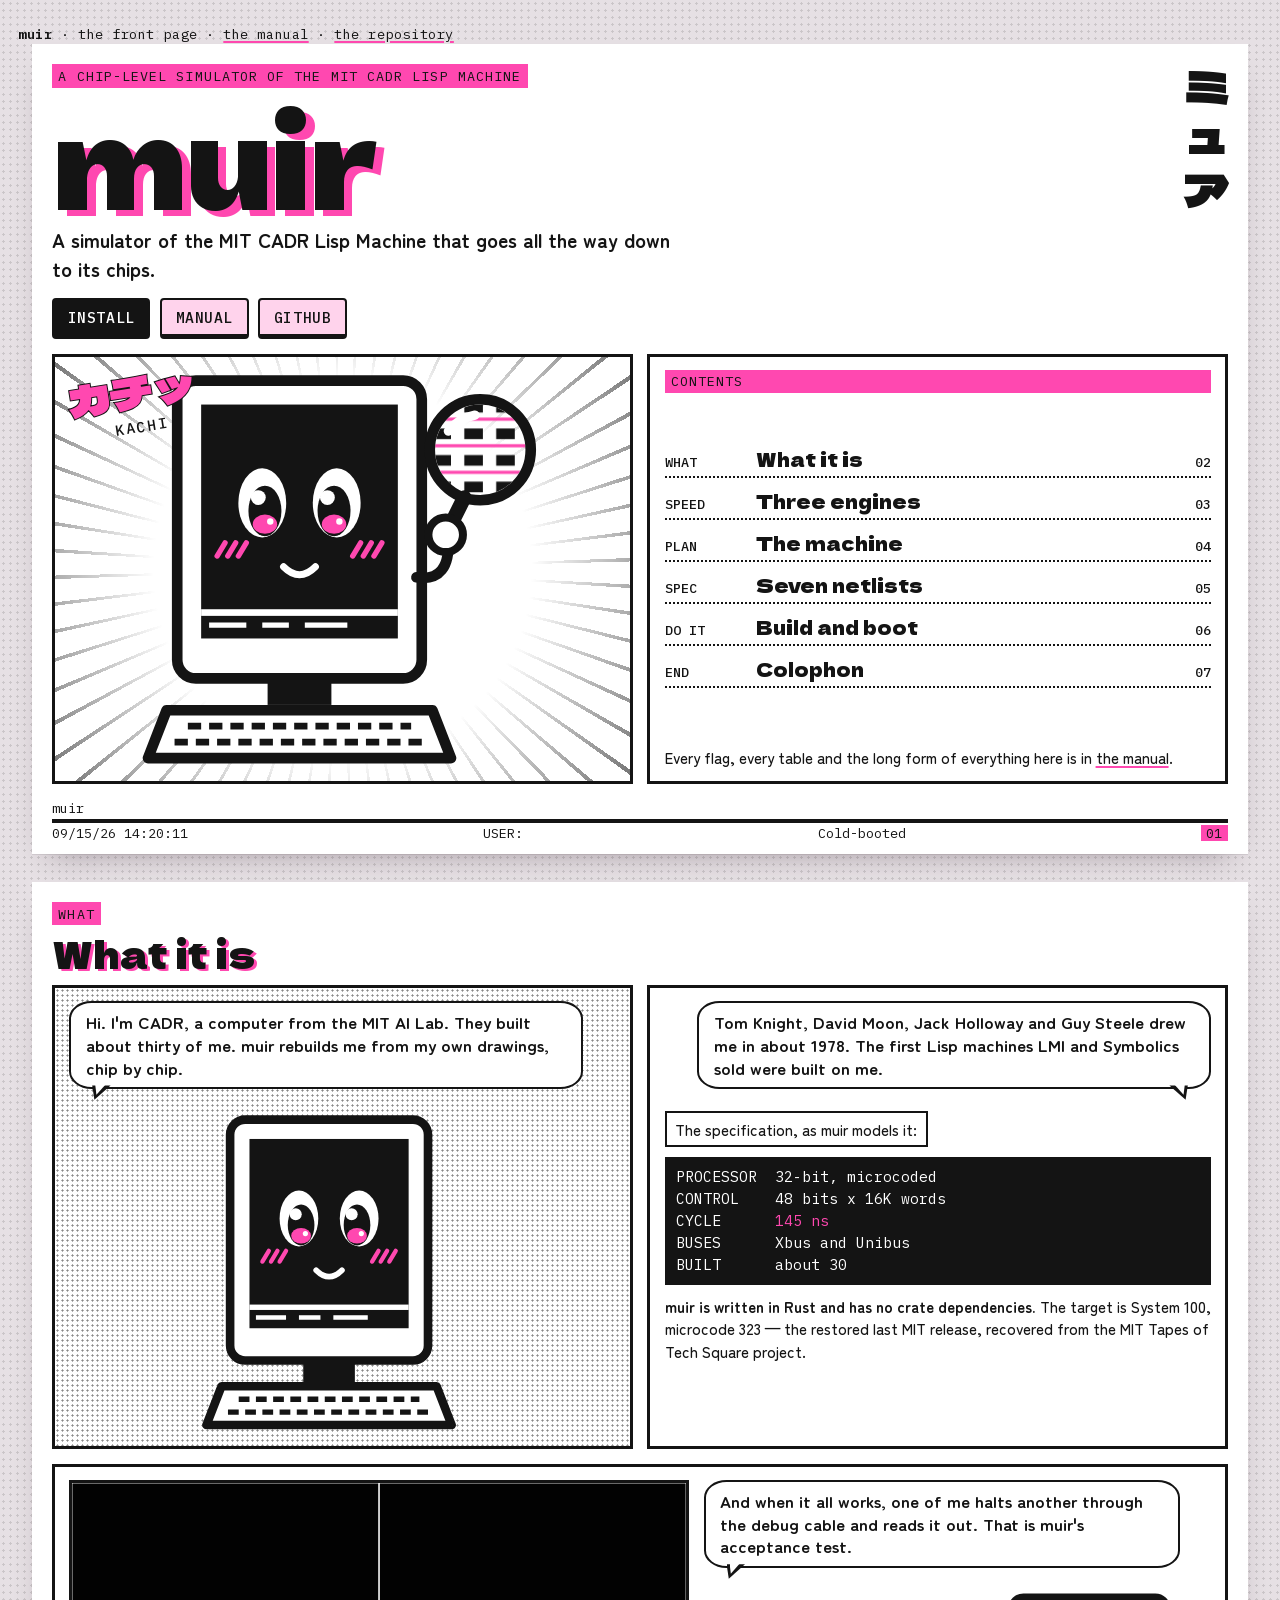
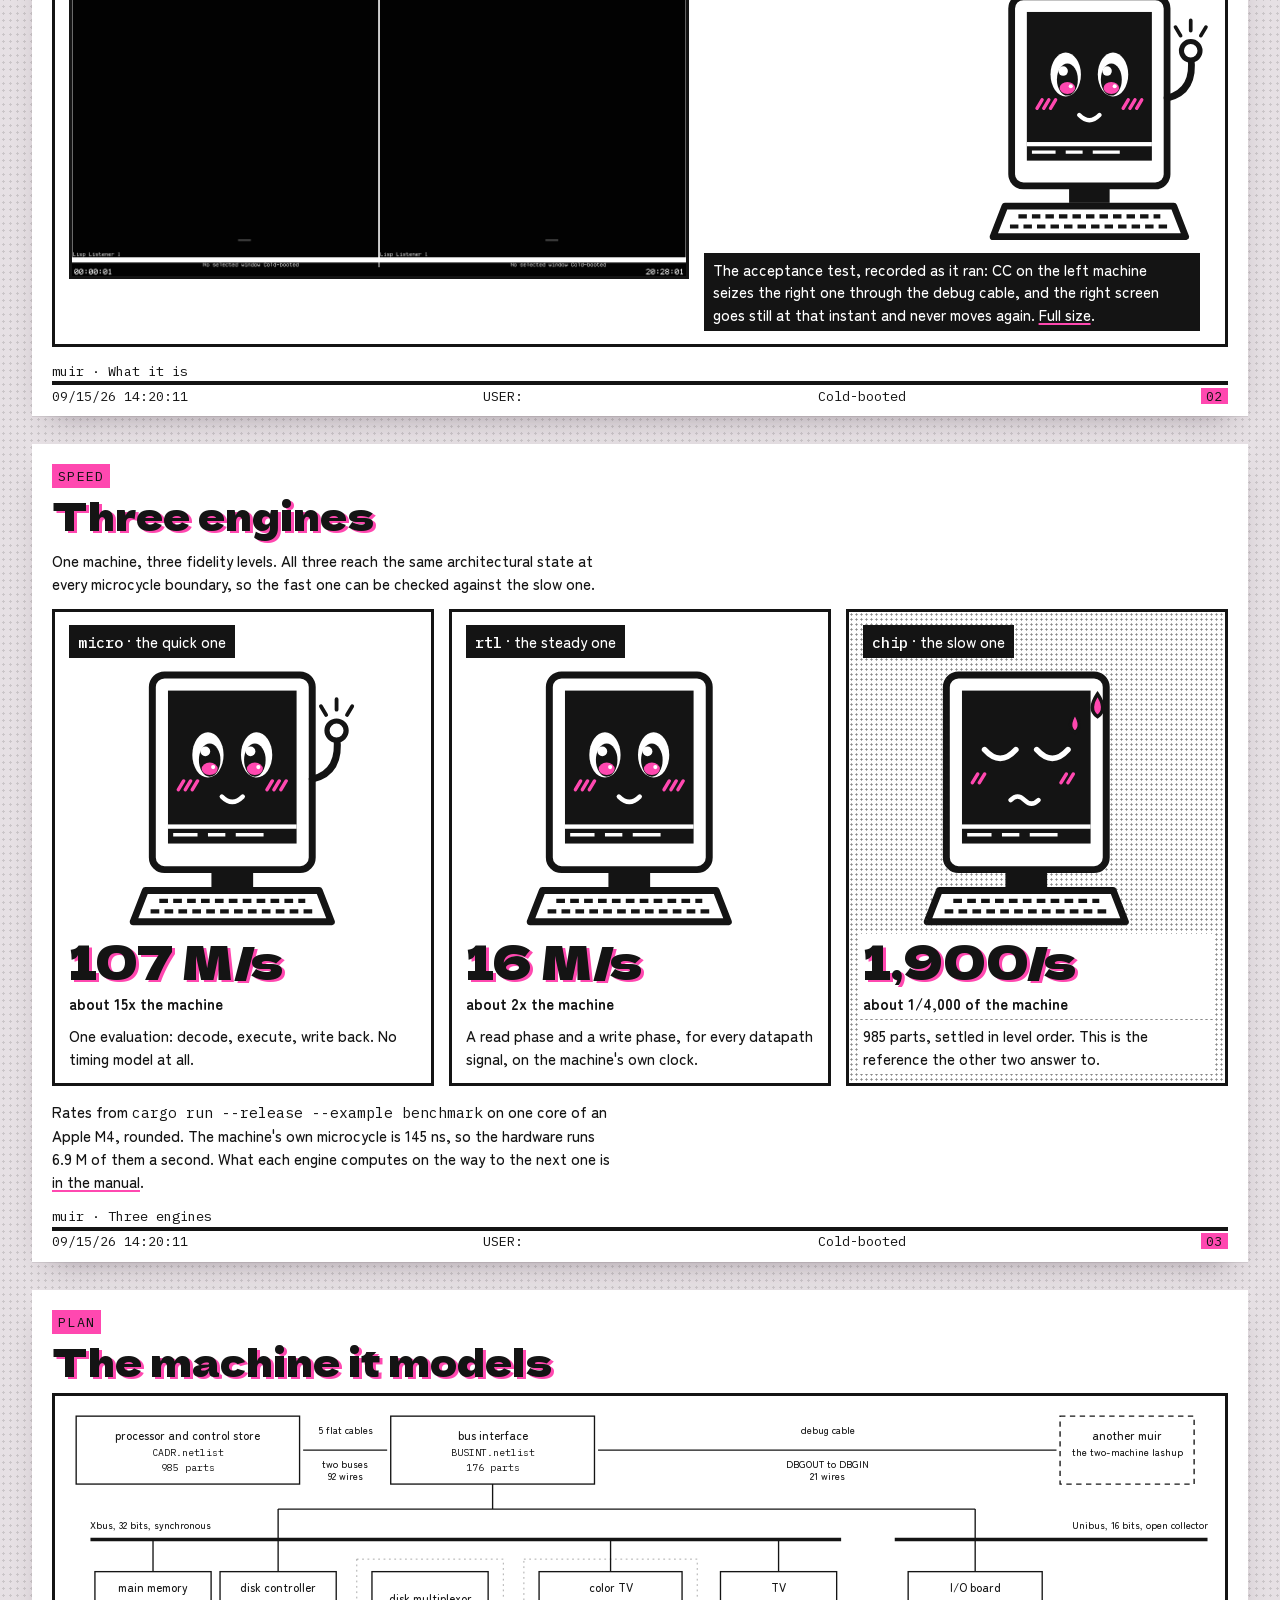
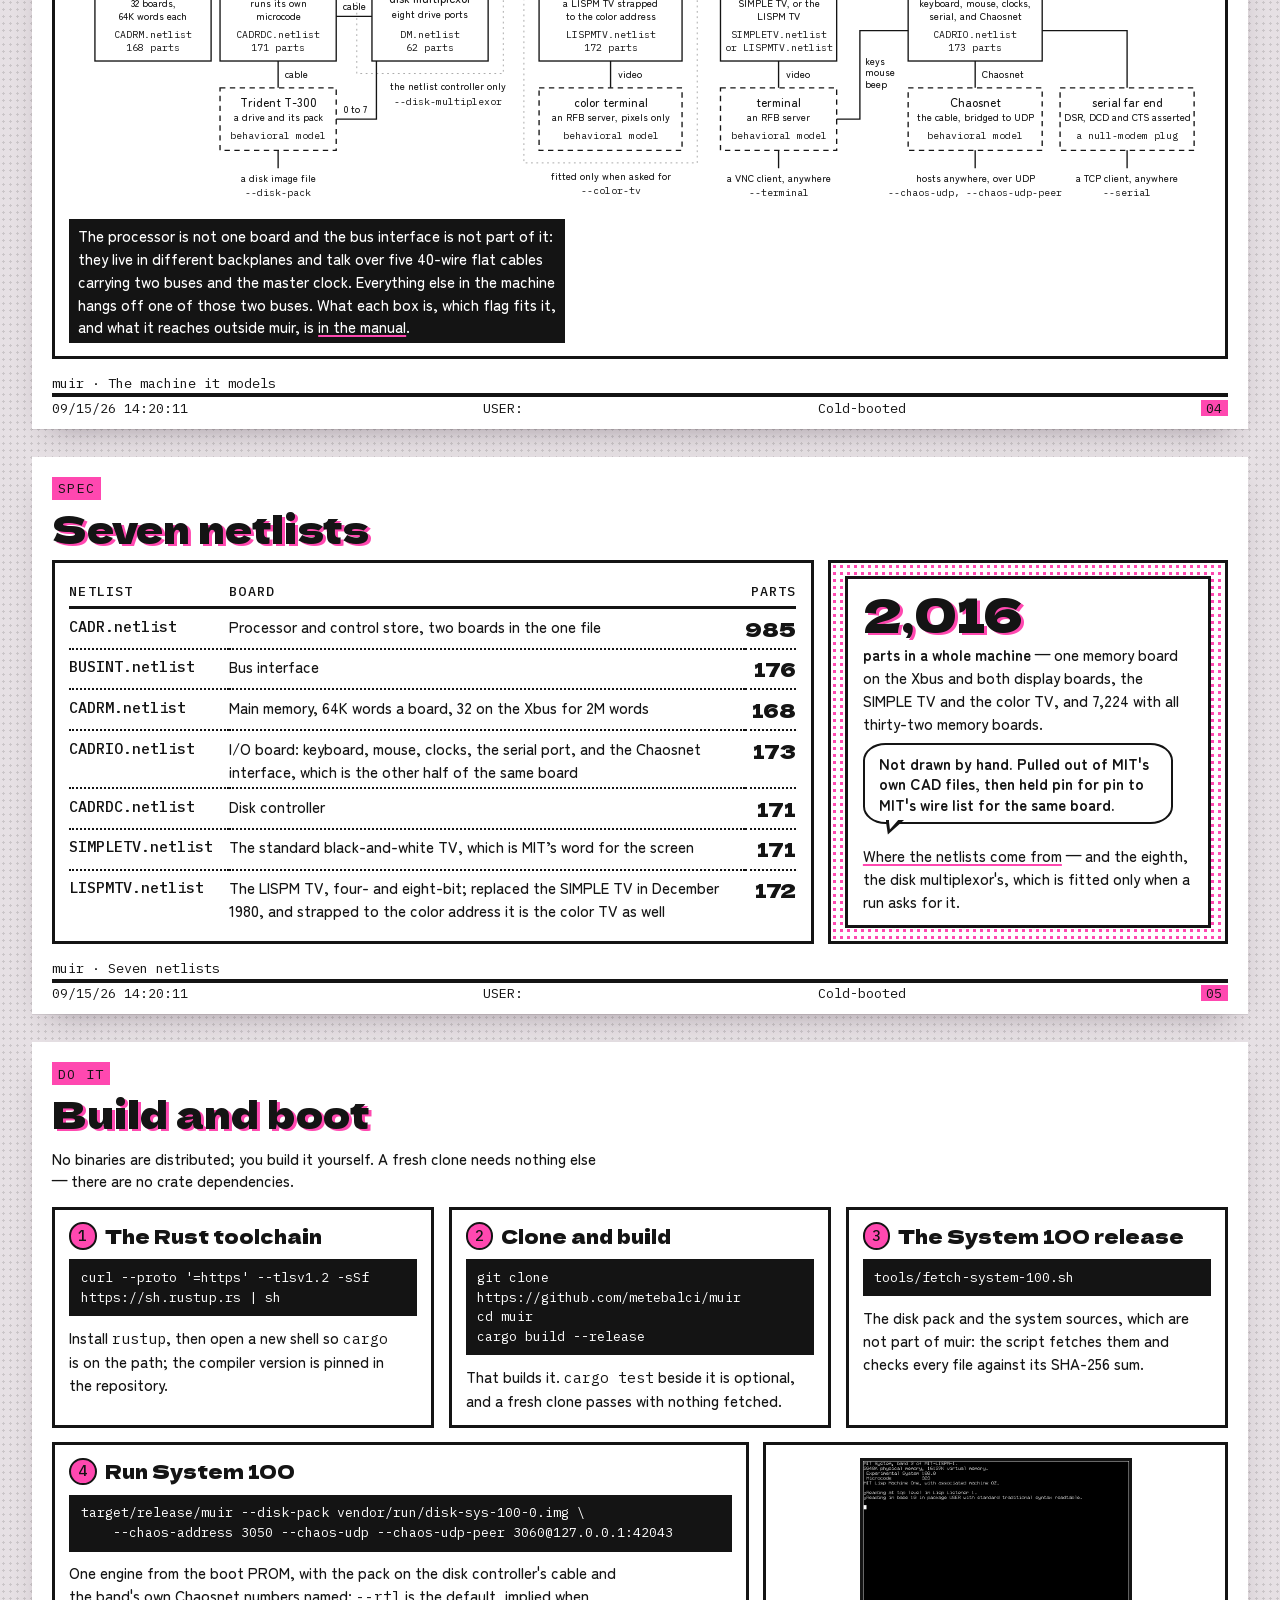
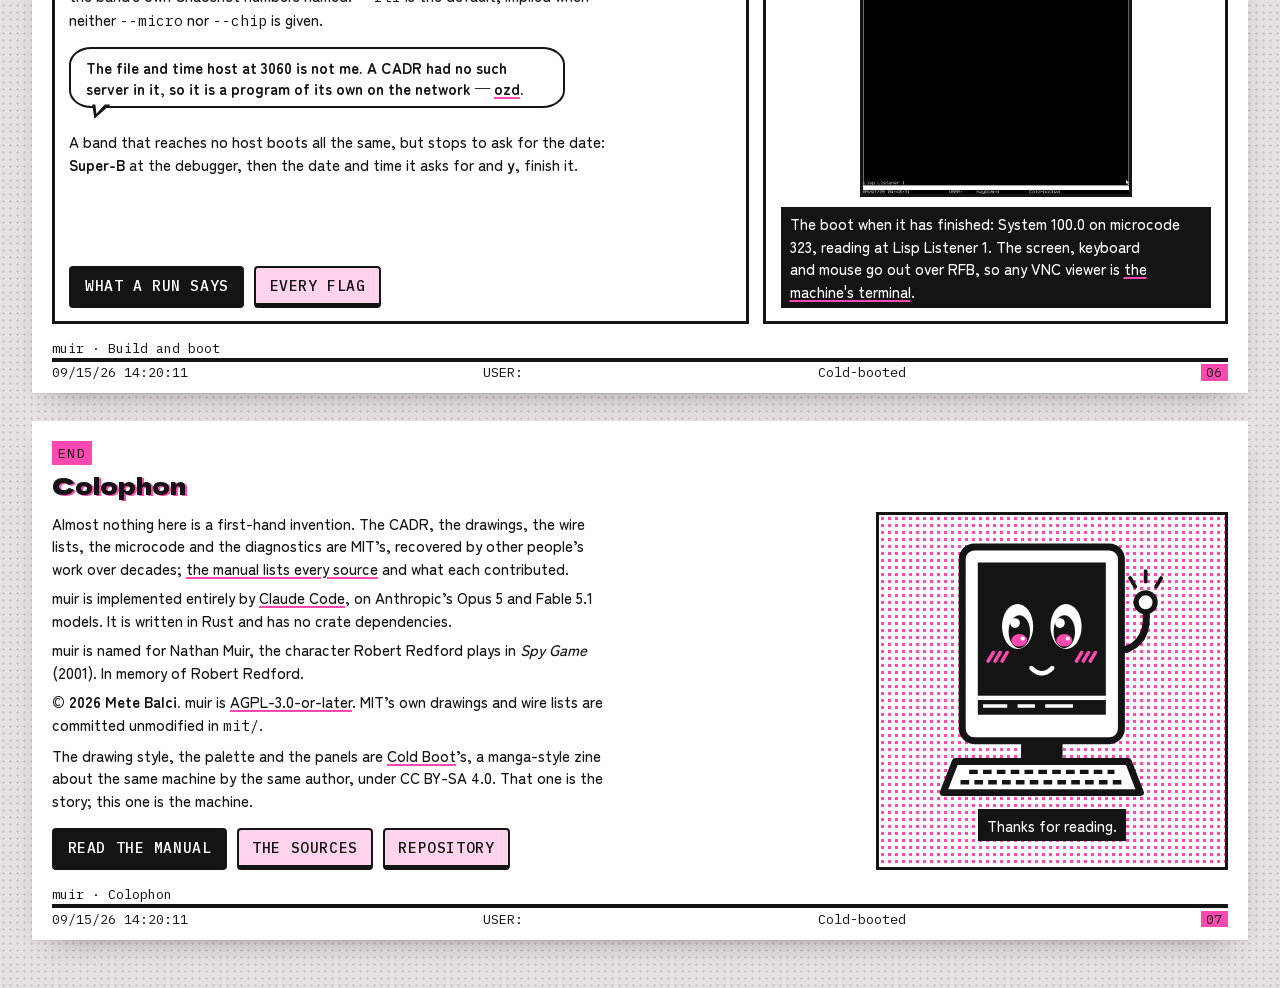
==== commit e29524d2: "The front page closes the hole in the spec panel and drops KACHI clear of its own katakana Two thing" ====
--- a/site/index.html
+++ b/site/index.html
@@ -145,7 +145,10 @@
 CYCLE      <b>145 ns</b>
 BUSES      Xbus and Unibus
 BUILT      about 30</pre>
-        <p class="small" style="margin-top:auto;"><b>muir is written in Rust and has no crate dependencies.</b> The target is System 100, microcode 323 &mdash; the restored last MIT release, recovered from the MIT Tapes of Tech Square project.</p>
+        <!-- No margin-top:auto here: the panel is as tall as the drawing
+             beside it, and pushing this to the foot leaves a hole in the
+             middle of the panel rather than a margin at the bottom of it. -->
+        <p class="small"><b>muir is written in Rust and has no crate dependencies.</b> The target is System 100, microcode 323 &mdash; the restored last MIT release, recovered from the MIT Tapes of Tech Square project.</p>
       </div>
 
       <figure class="panel wide split">
--- a/site/style.css
+++ b/site/style.css
@@ -317,8 +317,16 @@
   transform: rotate(-9deg);
   white-space: nowrap;
 }
+/* The romanization, under the sound effect and ranged right, as the zine
+   sets DON under ドン. Two offsets keep it clear of what it is printed over:
+   the katakana are set solid and a small tsu hangs below the line they sit
+   on, so the letters are dropped below that tail; and the effect itself is
+   drawn across the picture, as a sound effect is, so the letters are held
+   in from its right to land on paper rather than on the ink. */
 .sfx small {
   display: block;
+  margin-top: 0.5rem;
+  margin-right: 2rem;
   font-family: var(--mono);
   font-size: var(--fs-mono);
   color: var(--ink);
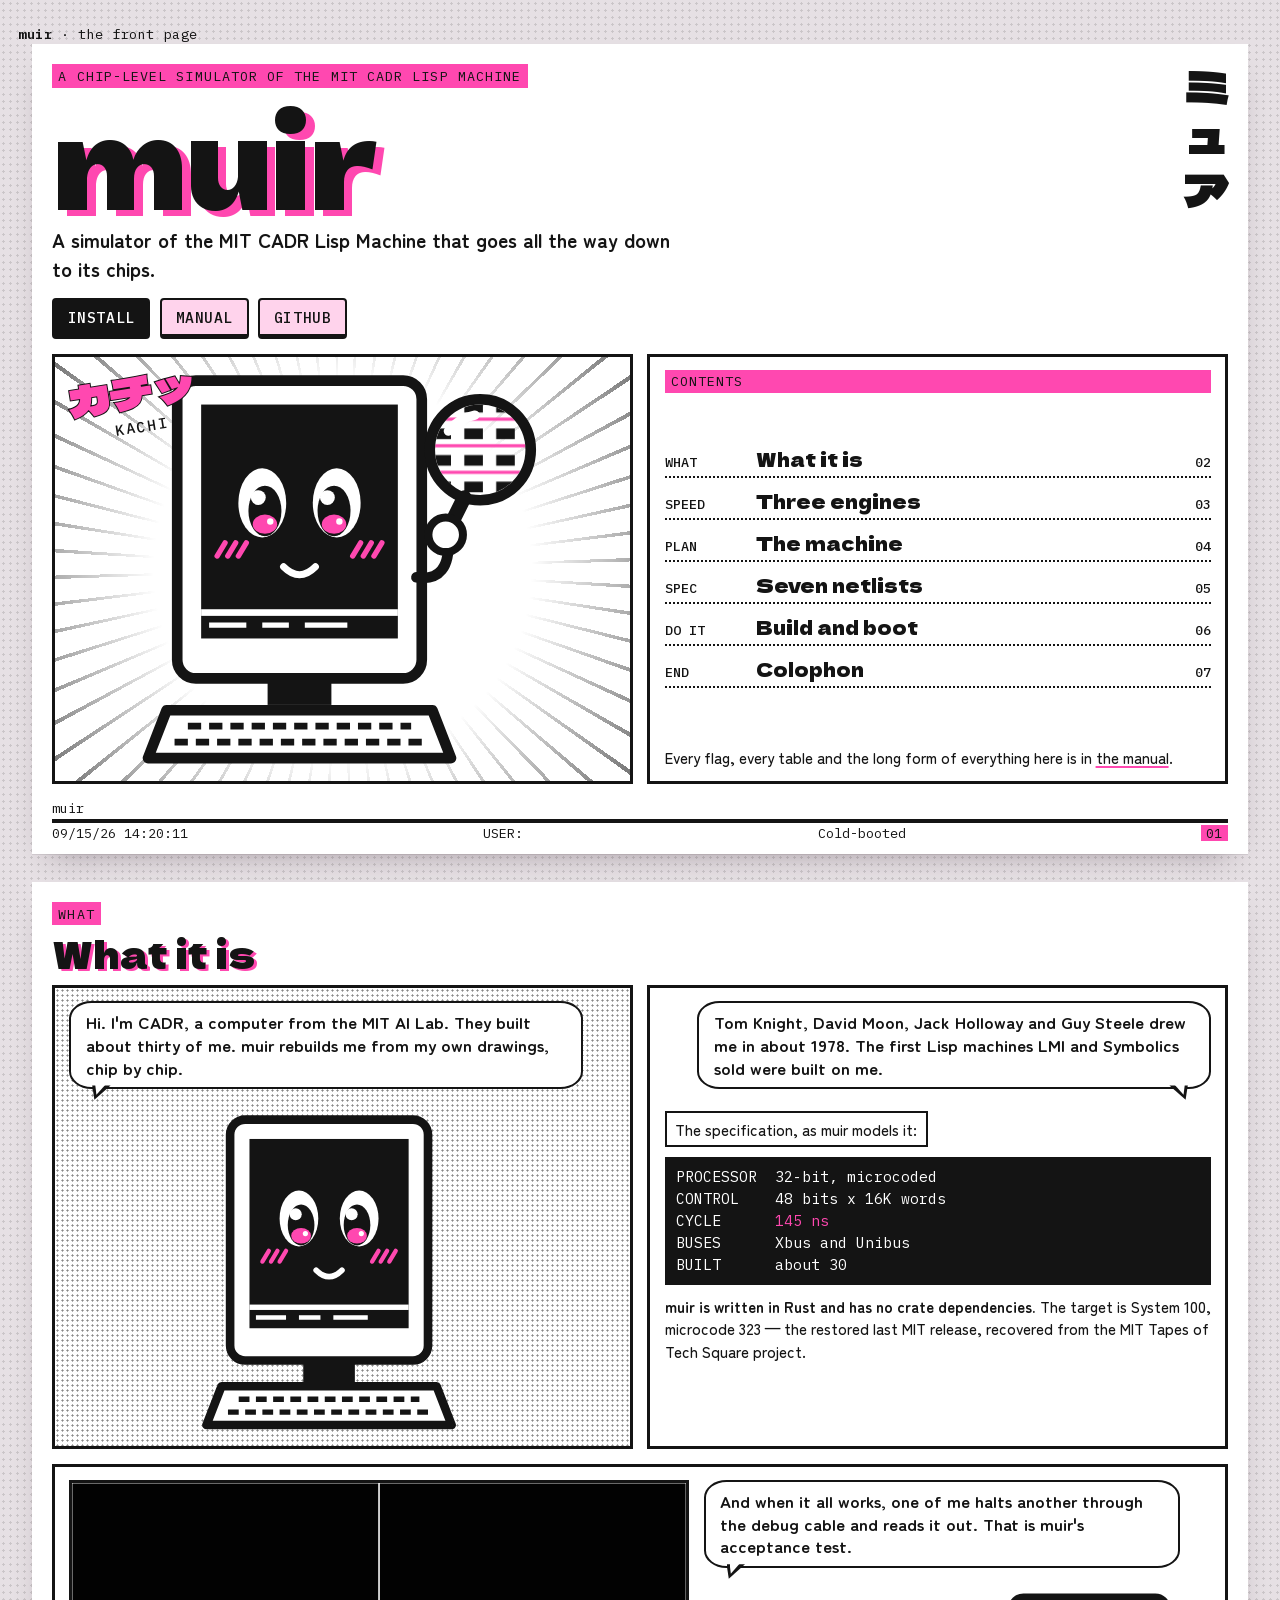
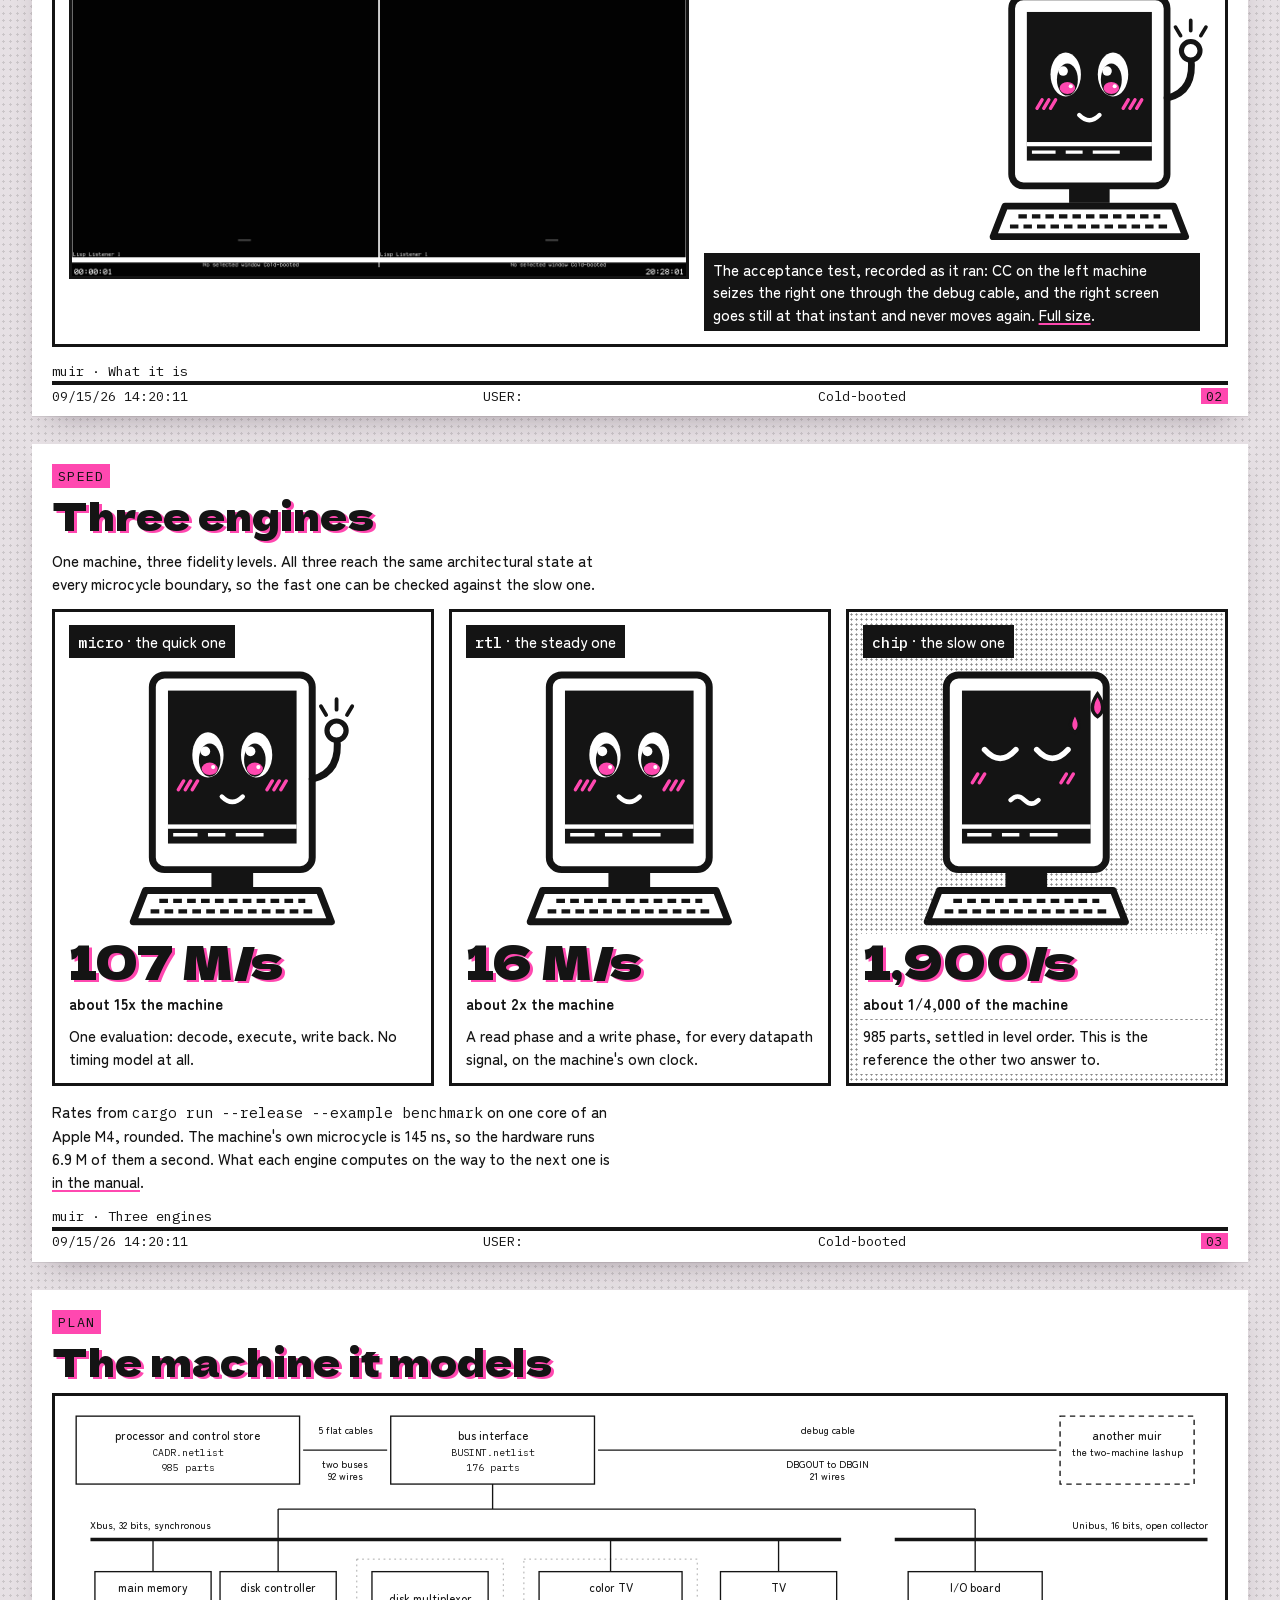
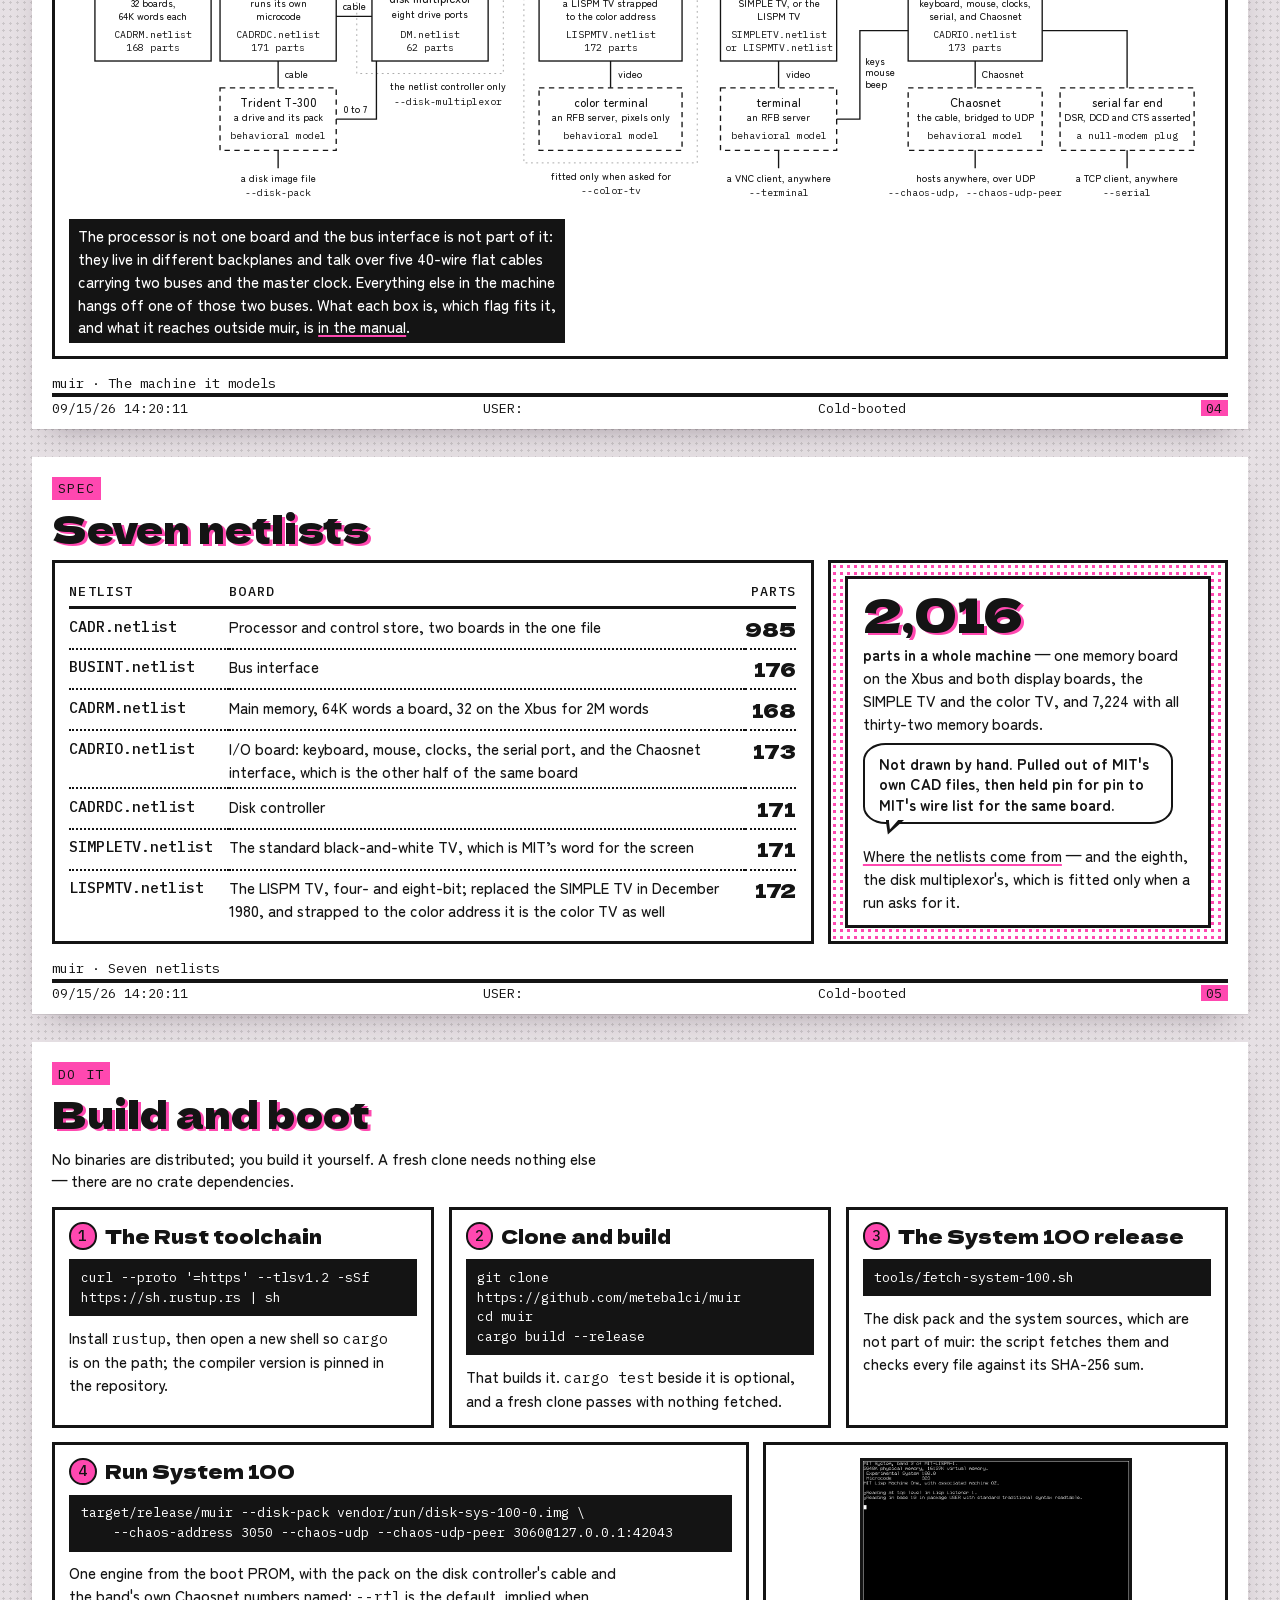
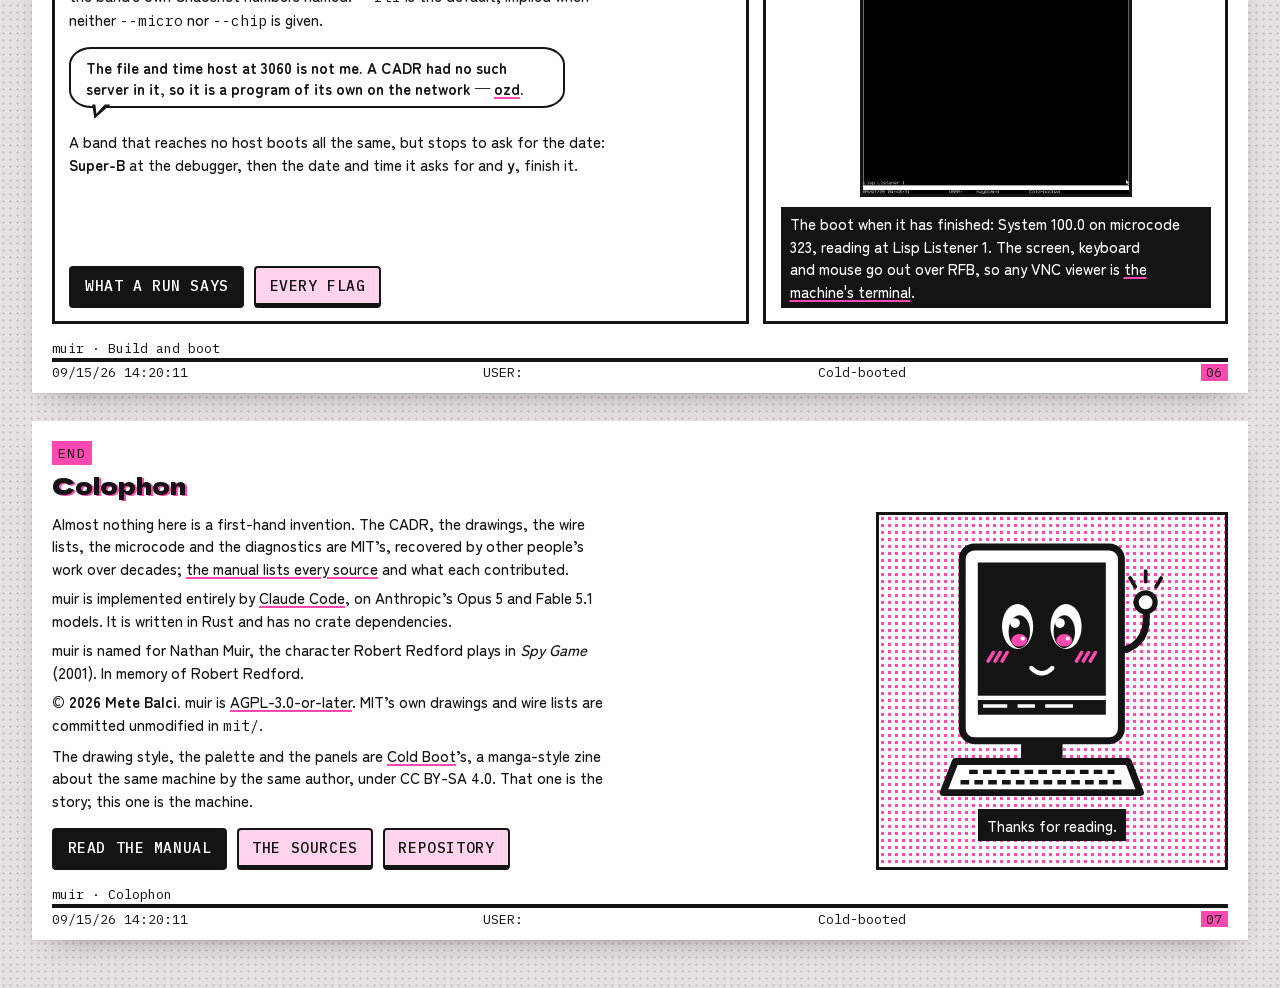
==== commit 11b19e54: "The line above the front page loses its manual and repository links, which the masthead's keys say a" ====
--- a/site/index.html
+++ b/site/index.html
@@ -75,7 +75,7 @@
   </defs>
 </svg>
 
-<p class="desk-note"><b>muir</b> &middot; the front page &middot; <a href="manual.html">the manual</a> &middot; <a href="https://github.com/metebalci/muir">the repository</a></p>
+<p class="desk-note"><b>muir</b> &middot; the front page</p>
 
 <div class="page">
 
@@ -87,7 +87,7 @@
         <p class="lede">A simulator of the MIT CADR Lisp Machine that goes all the way down to its chips.</p>
         <div class="actions">
           <a class="key" href="#install">Install</a>
-          <a class="key lm" href="manual.html">Manual</a>
+          <a class="key lm" href="https://github.com/metebalci/muir/blob/main/docs/manual.md">Manual</a>
           <a class="key lm" href="https://github.com/metebalci/muir">GitHub</a>
         </div>
       </div>
@@ -112,7 +112,7 @@
           <li><a href="#install"><span class="tag">DO IT</span><span class="nm">Build and boot</span><span class="no">06</span></a></li>
           <li><a href="#colophon"><span class="tag">END</span><span class="nm">Colophon</span><span class="no">07</span></a></li>
         </ol>
-        <p class="small" style="margin-top:auto;">Every flag, every table and the long form of everything here is in <a href="manual.html">the manual</a>.</p>
+        <p class="small" style="margin-top:auto;">Every flag, every table and the long form of everything here is in <a href="https://github.com/metebalci/muir/blob/main/docs/manual.md">the manual</a>.</p>
       </nav>
     </div>
 
@@ -211,7 +211,7 @@
       </div>
     </div>
 
-    <p class="small">Rates from <code>cargo run --release --example benchmark</code> on one core of an Apple M4, rounded. The machine's own microcycle is 145&nbsp;ns, so the hardware runs 6.9 M of them a second. What each engine computes on the way to the next one is <a href="manual.html#internals">in the manual</a>.</p>
+    <p class="small">Rates from <code>cargo run --release --example benchmark</code> on one core of an Apple M4, rounded. The machine's own microcycle is 145&nbsp;ns, so the hardware runs 6.9 M of them a second. What each engine computes on the way to the next one is <a href="https://github.com/metebalci/muir/blob/main/docs/engines.md">in the manual</a>.</p>
 
     <footer class="wholine">
       <div class="label">muir &middot; Three engines</div>
@@ -340,7 +340,7 @@
           <text class="d-n" x="1200" y="451" text-anchor="middle">--serial</text>
         </svg>
       </div>
-      <figcaption class="cap">The processor is not one board and the bus interface is not part of it: they live in different backplanes and talk over five 40-wire flat cables carrying two buses and the master clock. Everything else in the machine hangs off one of those two buses. What each box is, which flag fits it, and what it reaches outside muir, is <a href="manual.html#machine">in the manual</a>.</figcaption>
+      <figcaption class="cap">The processor is not one board and the bus interface is not part of it: they live in different backplanes and talk over five 40-wire flat cables carrying two buses and the master clock. Everything else in the machine hangs off one of those two buses. What each box is, which flag fits it, and what it reaches outside muir, is <a href="https://github.com/metebalci/muir/blob/main/docs/machine.md">in the manual</a>.</figcaption>
     </figure>
 
     <footer class="wholine">
@@ -381,7 +381,7 @@
           <p class="big-number" id="whole-machine">2,016</p>
           <p class="small"><b>parts in a whole machine</b> &mdash; one memory board on the Xbus and both display boards, the SIMPLE TV and the color TV, and 7,224 with all thirty-two memory boards.</p>
           <p class="say quiet">Not drawn by hand. Pulled out of MIT's own CAD files, then held pin for pin to MIT's wire list for the same board.</p>
-          <p class="small" style="margin-top:auto;"><a href="manual.html#netlists">Where the netlists come from</a> &mdash; and the eighth, the disk multiplexor's, which is fitted only when a run asks for it.</p>
+          <p class="small" style="margin-top:auto;"><a href="https://github.com/metebalci/muir/blob/main/docs/netlists.md">Where the netlists come from</a> &mdash; and the eighth, the disk multiplexor's, which is fitted only when a run asks for it.</p>
         </div>
       </div>
     </div>
@@ -431,14 +431,14 @@
         <p class="say quiet" style="margin-top:0.35rem;">The file and time host at 3060 is not me. A CADR had no such server in it, so it is a program of its own on the network &mdash; <a href="https://github.com/metebalci/ozd">ozd</a>.</p>
         <p class="small">A band that reaches no host boots all the same, but stops to ask for the date: <b>Super-B</b> at the debugger, then the date and time it asks for and <b>y</b>, finish it.</p>
         <div class="actions" style="margin-top:auto;">
-          <a class="key" href="manual.html#running">What a run says</a>
-          <a class="key lm" href="manual.html#flags">Every flag</a>
+          <a class="key" href="https://github.com/metebalci/muir/blob/main/docs/manual.md#running-it">What a run says</a>
+          <a class="key lm" href="https://github.com/metebalci/muir/blob/main/docs/manual.md#the-command-line">Every flag</a>
         </div>
       </div>
 
       <figure class="panel">
         <img class="shot" src="system-100.png" width="768" height="963" loading="lazy" style="width:min(100%, 17rem); margin-inline:auto;" alt="The CADR screen: MIT System, band 2 of MIT-LISPM-1; Experimental System 100.0; Microcode 323; MIT Lisp Machine One, with associated machine OZ; and a Lisp Listener reading at top level.">
-        <figcaption class="cap">The boot when it has finished: System&nbsp;100.0 on microcode 323, reading at Lisp Listener 1. The screen, keyboard and mouse go out over RFB, so any VNC viewer is <a href="manual.html#terminal">the machine's terminal</a>.</figcaption>
+        <figcaption class="cap">The boot when it has finished: System&nbsp;100.0 on microcode 323, reading at Lisp Listener 1. The screen, keyboard and mouse go out over RFB, so any VNC viewer is <a href="https://github.com/metebalci/muir/blob/main/docs/manual.md#the-terminal">the machine's terminal</a>.</figcaption>
       </figure>
     </div>
 
@@ -457,14 +457,14 @@
 
     <div class="panels two end-split">
     <div class="colophon">
-      <p>Almost nothing here is a first-hand invention. The CADR, the drawings, the wire lists, the microcode and the diagnostics are MIT&rsquo;s, recovered by other people&rsquo;s work over decades; <a href="manual.html#credits">the manual lists every source</a> and what each contributed.</p>
+      <p>Almost nothing here is a first-hand invention. The CADR, the drawings, the wire lists, the microcode and the diagnostics are MIT&rsquo;s, recovered by other people&rsquo;s work over decades; <a href="https://github.com/metebalci/muir/blob/main/docs/sources.md">the manual lists every source</a> and what each contributed.</p>
       <p>muir is implemented entirely by <a href="https://claude.com/claude-code">Claude Code</a>, on Anthropic&rsquo;s Opus 5 and Fable 5.1 models. It is written in Rust and has no crate dependencies.</p>
       <p>muir is named for Nathan Muir, the character Robert Redford plays in <em>Spy Game</em> (2001). In memory of Robert Redford.</p>
       <p><b>&copy; 2026 Mete Balci.</b> muir is <a href="https://www.gnu.org/licenses/agpl-3.0.html">AGPL-3.0-or-later</a>. MIT&rsquo;s own drawings and wire lists are committed unmodified in <code>mit/</code>.</p>
       <p>The drawing style, the palette and the panels are <a href="https://github.com/metebalci/coldboot">Cold Boot</a>&rsquo;s, a manga-style zine about the same machine by the same author, under CC BY-SA 4.0. That one is the story; this one is the machine.</p>
       <div class="actions" style="margin-top:0.6rem;">
-        <a class="key" href="manual.html">Read the manual</a>
-        <a class="key lm" href="manual.html#credits">The sources</a>
+        <a class="key" href="https://github.com/metebalci/muir/blob/main/docs/manual.md">Read the manual</a>
+        <a class="key lm" href="https://github.com/metebalci/muir/blob/main/docs/sources.md">The sources</a>
         <a class="key lm" href="https://github.com/metebalci/muir">Repository</a>
       </div>
     </div>
--- a/site/style.css
+++ b/site/style.css
@@ -10,8 +10,9 @@
    display face with a pink drop shadow --- a second drum printed a little out
    of register --- and the machine's own who-line ruled off at the foot.
 
-   Three pages share this file: `index.html`, the front page; `manual.html`,
-   the manual; and `lashup.html`, the acceptance test at its own size.
+   Two pages share this file: `index.html`, the front page, and
+   `lashup.html`, the acceptance test at its own size. The manual is
+   Markdown in `docs/`.
 
    No dark mode. Paper and ink is what this is, as the zine is, so the
    stylesheet names one set of colors and the page keeps them in either
@@ -141,8 +142,7 @@
 /* Inline code is one size wherever it sits, not a fraction of its context:
    a relative size compounds against every panel and produces sizes nobody
    chose. */
-code, kbd { font-family: var(--mono); font-size: var(--fs-mono); font-weight: 400; }
-kbd { border: 2px solid var(--ink); border-radius: 3px; padding: 0 0.25rem; }
+code { font-family: var(--mono); font-size: var(--fs-mono); font-weight: 400; }
 
 /* ---------------------------------------------------------------- shell */
 
@@ -445,7 +445,7 @@
   overflow-wrap: anywhere;
 }
 .term b { color: var(--spot); font-weight: 400; }
-.term code, .term kbd { font-size: inherit; border: 0; padding: 0; }
+.term code { font-size: inherit; border: 0; padding: 0; }
 /* A command keeps the line breaks it was typed with, and where a line is
    longer than its panel it folds at a space and never inside a flag, a path
    or a URL --- a break mid-token reads as a typo. */
@@ -492,9 +492,7 @@
 tbody td { border-bottom: 2px dotted var(--ink); }
 tbody tr:last-child td { border-bottom: 0; }
 tbody tr:hover td { background: var(--spot-tint); }
-td.file, td.name, th.name { font-family: var(--mono); font-weight: 500; }
-td.file { white-space: nowrap; }
-td.num, th.num { font-family: var(--mono); font-weight: 500; white-space: nowrap; }
+td.file { font-family: var(--mono); font-weight: 500; white-space: nowrap; }
 /* A parts count is a figure printed as one: the display face, ranged right,
    as the big numerals elsewhere are. */
 .spec .n, .spec th.n {
@@ -517,24 +515,20 @@
 
 .d-box  { fill: none; stroke: currentColor; stroke-width: 1.5; }
 .d-fill { fill: var(--paper); stroke: currentColor; stroke-width: 1.5; }
-.d-tex  { stroke: currentColor; stroke-width: 1.5; }
 .d-dash { fill: none; stroke: currentColor; stroke-width: 1.5; stroke-dasharray: 6 5; }
 .d-line { fill: none; stroke: currentColor; stroke-width: 1.5; }
 .d-bus  { fill: none; stroke: currentColor; stroke-width: 4; }
 /* A ring round part of the picture, saying that what is inside it is there
    only under a condition the label gives. */
 .d-ring { fill: none; stroke: currentColor; stroke-width: 1; opacity: .4; stroke-dasharray: 2 4; }
-.d-plate { fill: var(--paper); }
 .d-t { font: 500 13px var(--sans); fill: currentColor; }
 .d-s { font: 500 11px var(--sans); fill: currentColor; }
-.d-m { font: 500 13px var(--mono); fill: currentColor; }
 .d-n { font: 400 11px var(--mono); fill: currentColor; }
 
-/* ------------------------------------------------- the manual's long prose */
-
-/* The manual is the same sections with more words in them: running text
-   stops at the measure, a heading is the display face a size down, and a
-   flag list is the name over what it does rather than beside it.
+/* ----------------------------------------------------------- long prose */
+
+/* Running text stops at the measure and a heading is the display face a
+   size down.
 
    The measure is on the paragraph rather than on the block that holds it, so
    that a terminal block or a table in the same flow takes the whole width:
@@ -554,54 +548,9 @@
   text-shadow: 0.05em 0.04em 0 var(--spot);
 }
 
-/* An aside: what the section just said, held to one side of the ink rule. */
-.note {
-  border-left: var(--line) solid var(--spot);
-  background: var(--paper);
-  padding: 0.15rem 0 0.15rem 0.8rem;
-  font-size: var(--fs-small);
-  max-width: var(--measure);
-}
-
 figcaption { font-size: var(--fs-small); max-width: var(--measure); }
 figcaption p { margin: 0 0 0.5rem; }
 figcaption p:last-child { margin-bottom: 0; }
-/* A caption long enough to fill a panel is set in two columns, as a caption
-   under a full-width plate is in print, rather than as one column with the
-   panel empty beside it. */
-.cols { max-width: none; columns: 2; column-gap: 2.5rem; }
-@media screen and (max-width: 58rem) { .cols { columns: 1; max-width: var(--measure); } }
-
-/* The manual's flags and prompt commands. The name goes on its own line
-   above what it does rather than in a column beside it: the longest of them
-   is wider than a column that would leave the description room to read. */
-dl.flags { margin: 0; }
-dl.flags > div { padding: 0.65rem 0; border-top: 2px dotted var(--ink); }
-dl.flags > div:first-child { border-top: 0; }
-dl.flags dt {
-  font-family: var(--mono);
-  font-size: var(--fs-mono);
-  font-weight: 600;
-  margin-bottom: 0.3rem;
-  background: var(--spot-tint);
-  display: inline-block;
-  padding: 0.05rem 0.35rem;
-}
-dl.flags dd { margin: 0; font-size: var(--fs-small); display: grid; gap: 0.4rem; }
-dl.flags dd > p, dl.flags dd > ul { max-width: var(--measure); }
-
-/* Who did what: a name against what it contributed. */
-dl.credits { margin: 0; max-width: var(--measure); }
-dl.credits > div {
-  display: grid;
-  grid-template-columns: 11rem minmax(0, 1fr);
-  gap: 0 1.2rem;
-  padding: 0.5rem 0;
-  border-top: 2px dotted var(--ink);
-}
-dl.credits > div:first-child { border-top: 0; }
-dl.credits dt { font-family: var(--mono); font-size: var(--fs-mono); font-weight: 500; }
-dl.credits dd { margin: 0; font-size: var(--fs-small); }
 
 /* ---------------------------------------------- colophon and the who-line */
 
@@ -639,7 +588,6 @@
   .term.cmd { white-space: pre; }
   .big-number { font-size: var(--fs-t-l); }
   .toc a { grid-template-columns: 4rem minmax(0, 1fr) auto; }
-  dl.credits > div { grid-template-columns: minmax(0, 1fr); gap: 0.15rem; }
 }
 
 @media (prefers-reduced-motion: reduce) {
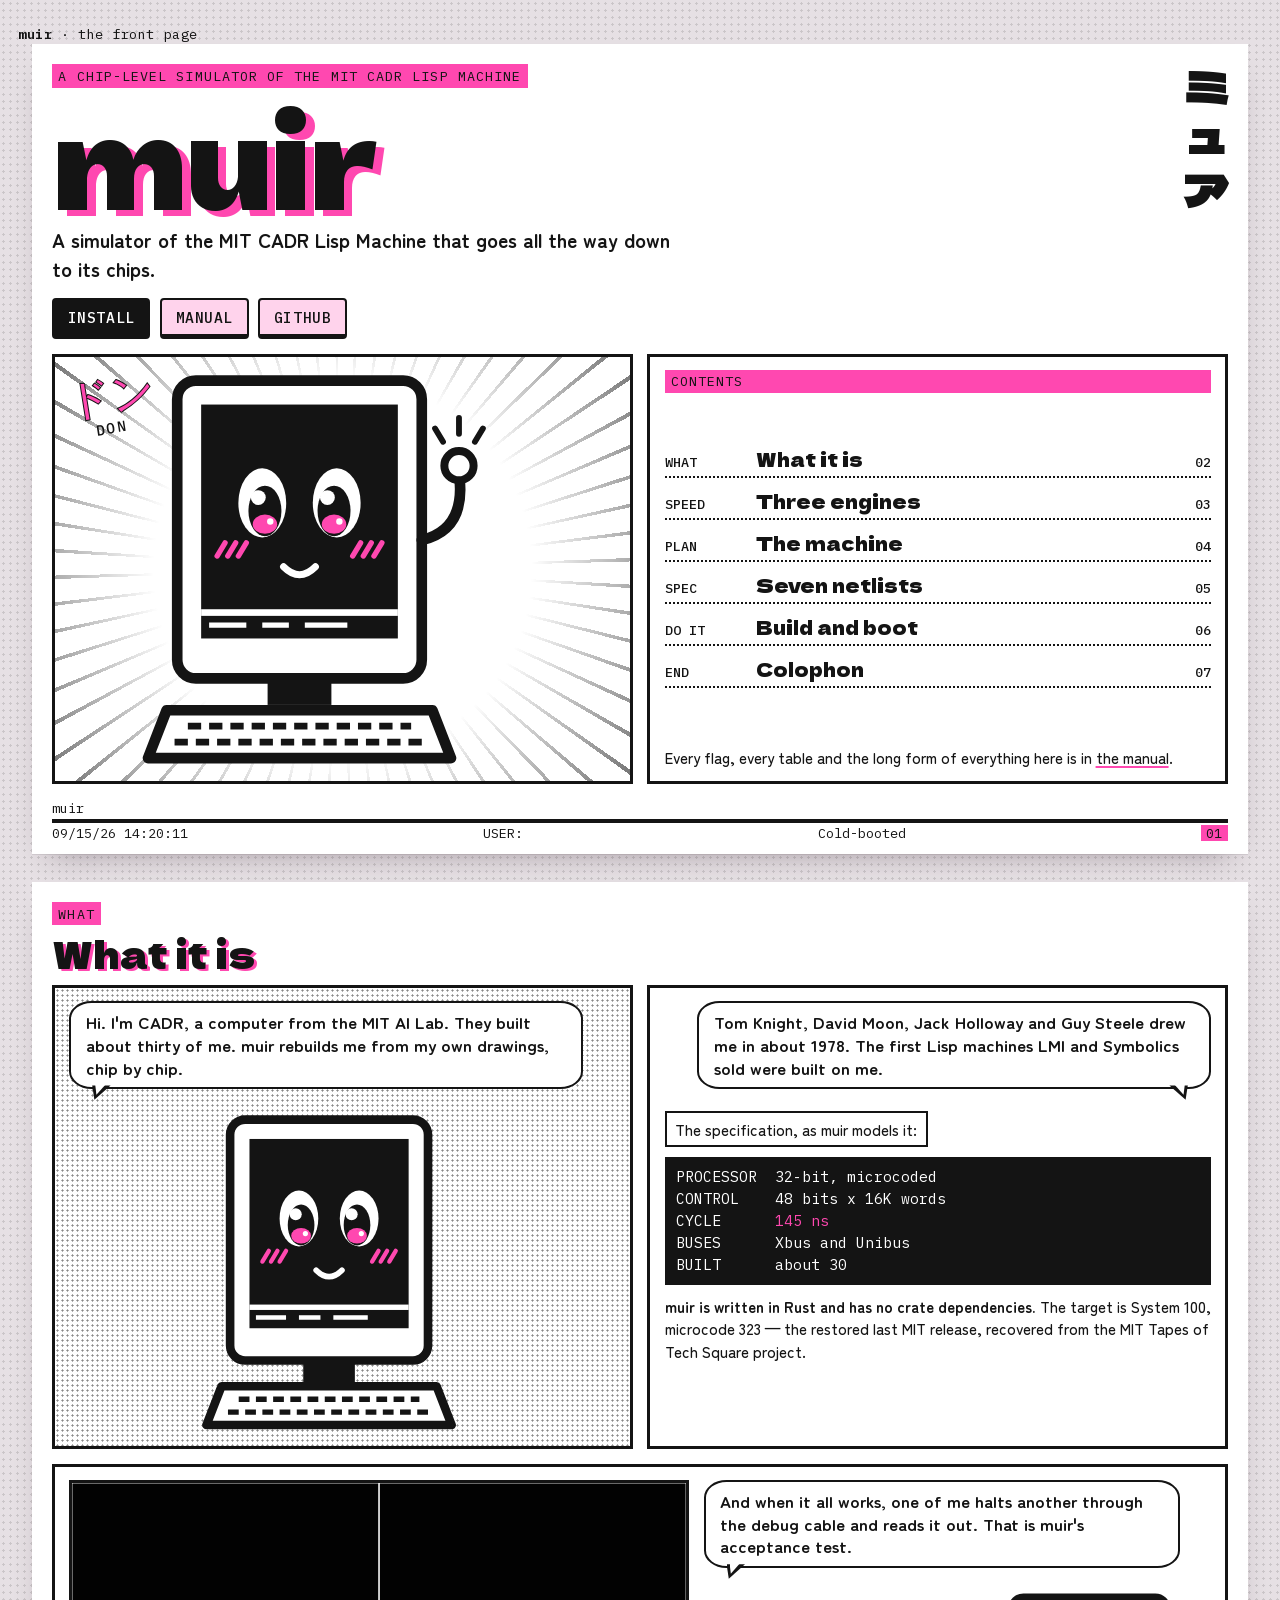
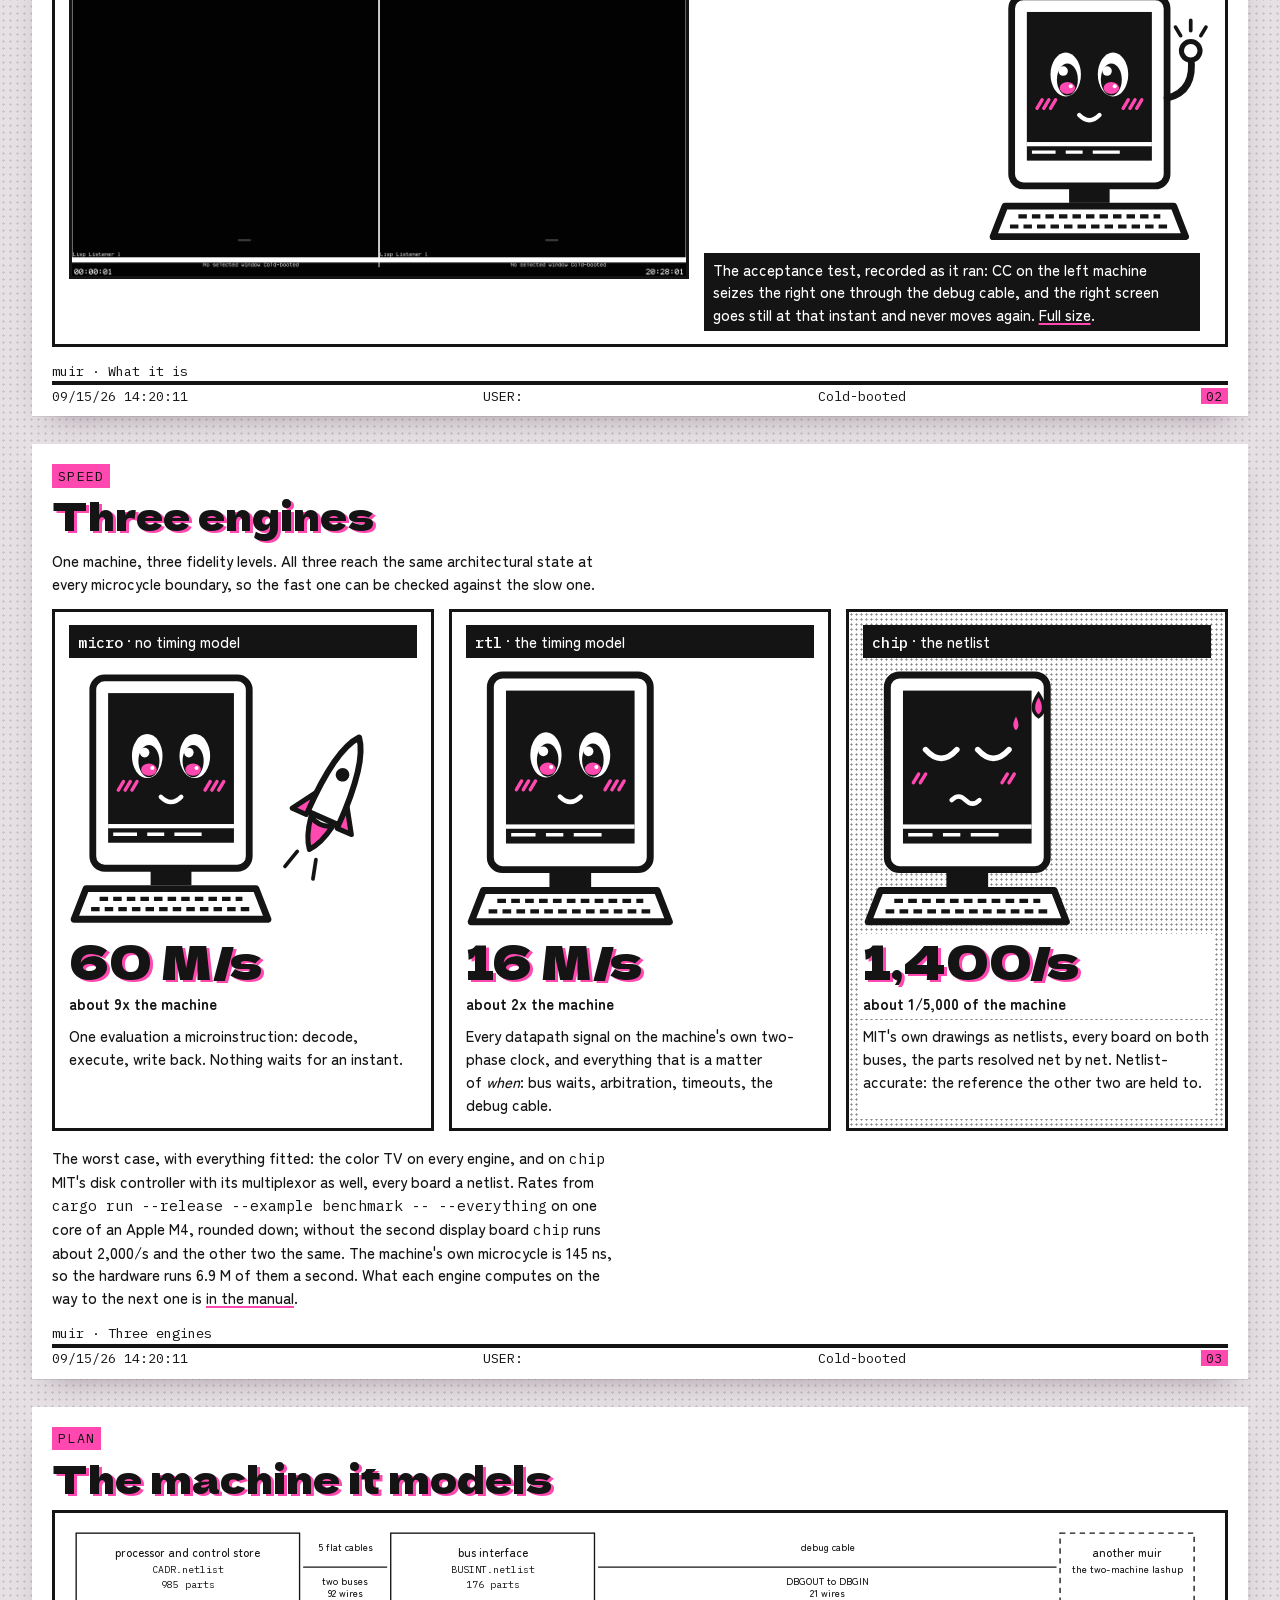
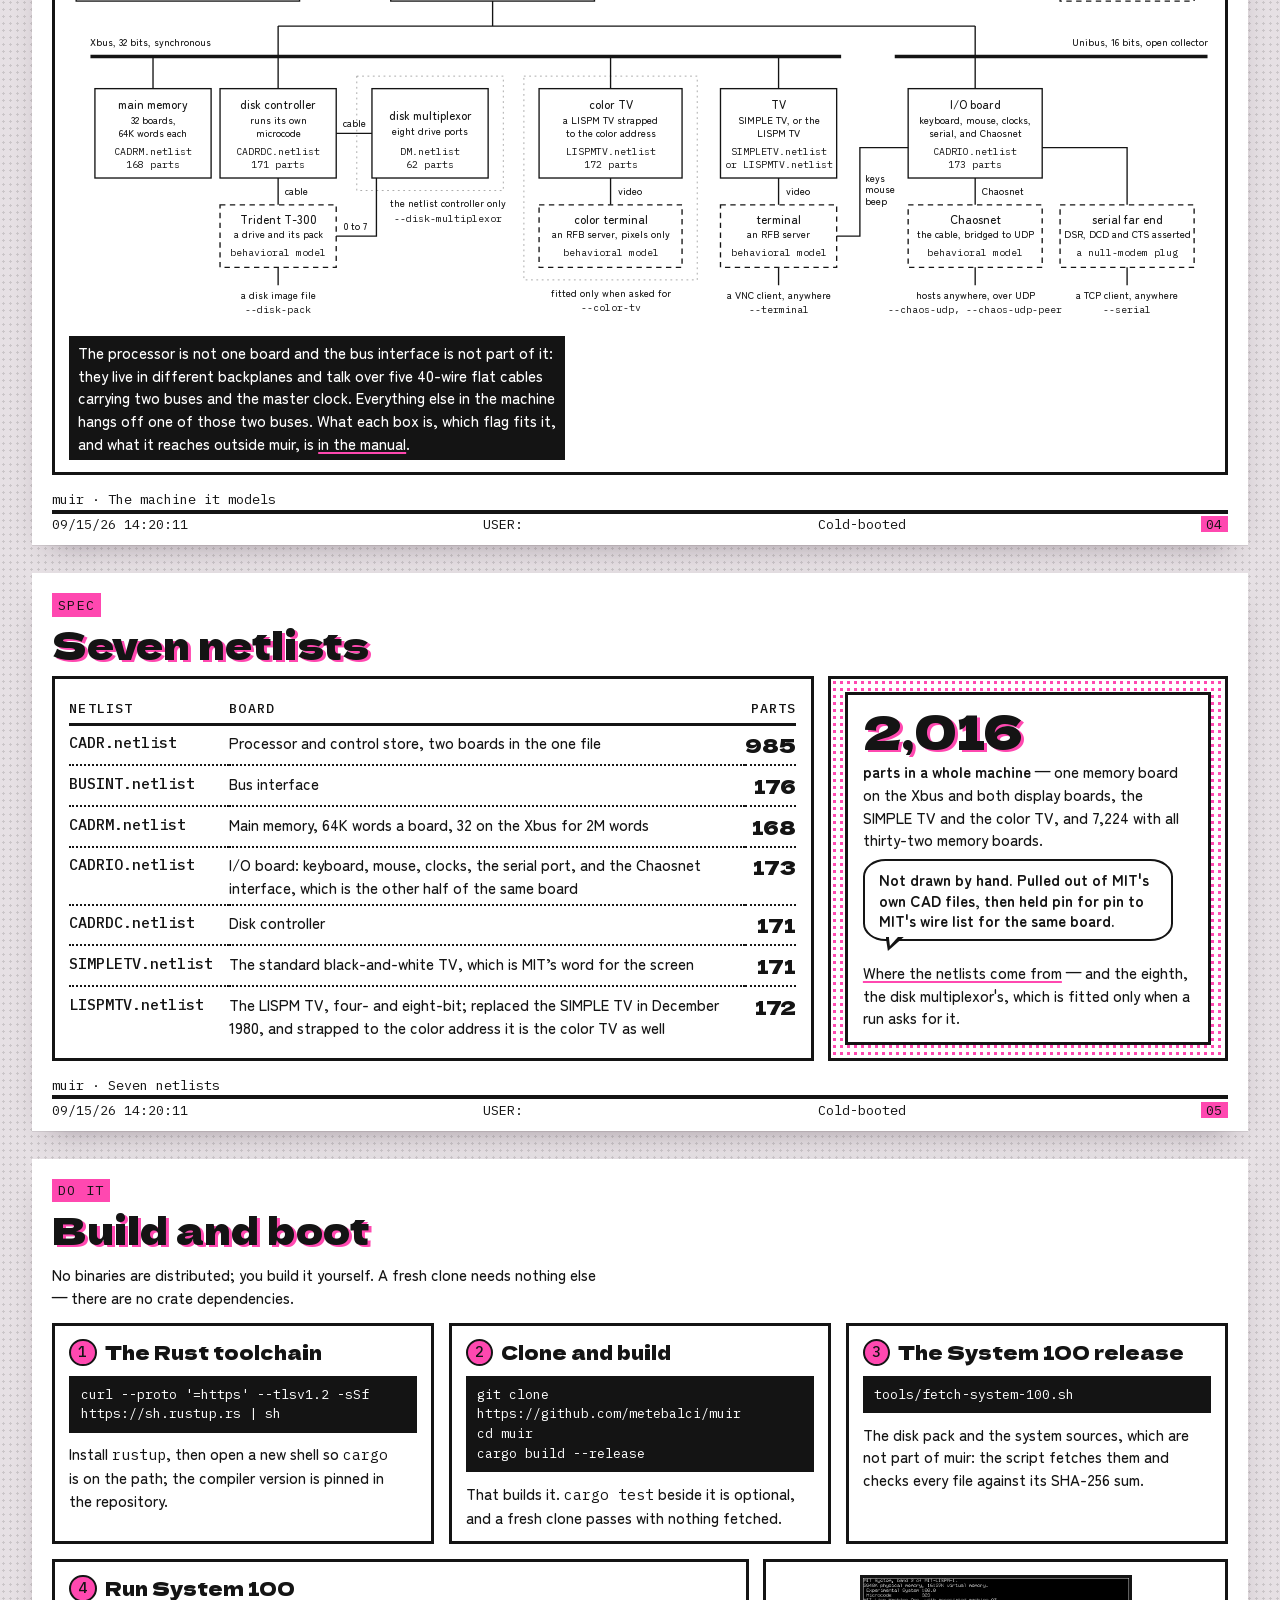
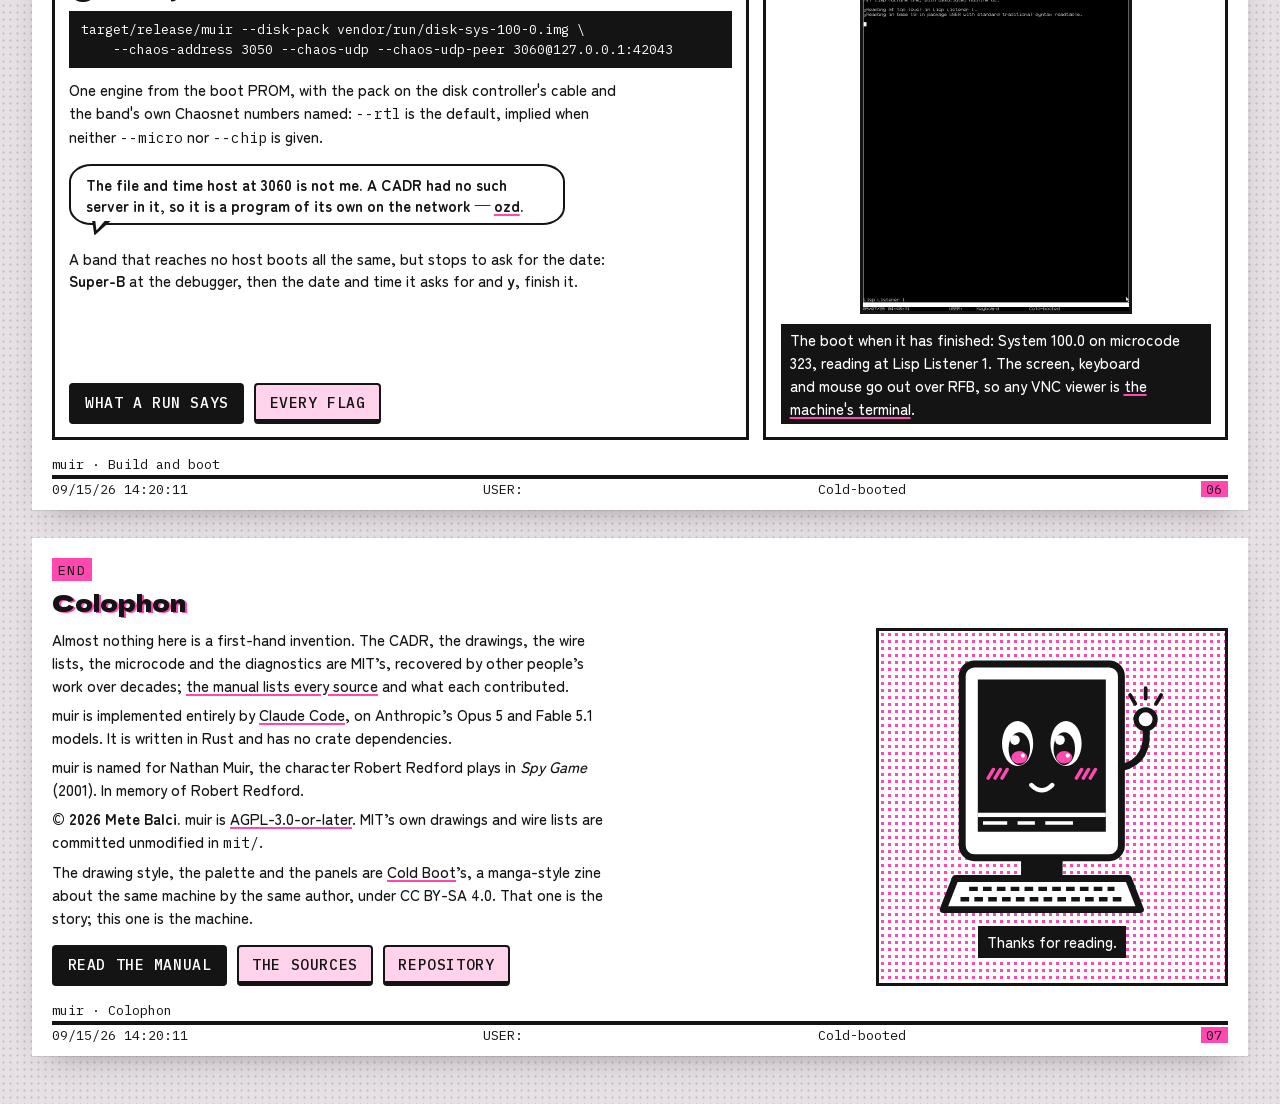
==== commit 1731a2c9: "The front page says what each engine is, quotes the worst-case rates, and the recording stands alone" ====
--- a/site/index.html
+++ b/site/index.html
@@ -14,11 +14,6 @@
      the tired face are drawn for this page in the same hand. -->
 <svg width="0" height="0" style="position:absolute" aria-hidden="true">
   <defs>
-    <pattern id="chips" width="12" height="10" patternUnits="userSpaceOnUse">
-      <rect x="2" y="2" width="7" height="4" fill="#141414"/>
-      <path d="M0 8.5h12" stroke="#ff48b0" stroke-width="1.2"/>
-    </pattern>
-
     <g id="cadr-body">
       <rect x="48" y="112" width="24" height="14" fill="#141414"/>
       <rect x="14" y="4" width="92" height="112" rx="7" fill="#fff" stroke="#141414" stroke-width="4"/>
@@ -50,20 +45,23 @@
       <path d="M111 22l3 5M120 18v6M129 22l-3 5" stroke="#141414" stroke-width="2.2" stroke-linecap="round"/>
     </g>
 
-    <!-- New for this page: CADR looks at its own board through a glass, which
-         is what the chip engine does. The lens is filled with the same chip
-         pattern the muir character is drawn from. -->
-    <g id="arm-glass">
-      <path d="M104 78q13 2 12-15" fill="none" stroke="#141414" stroke-width="4" stroke-linecap="round"/>
-      <path d="M122 48l-6 12" stroke="#141414" stroke-width="5.5" stroke-linecap="round"/>
-      <circle cx="115" cy="62" r="6.5" fill="#fff" stroke="#141414" stroke-width="3"/>
-      <circle cx="128" cy="30" r="17" fill="url(#chips)"/>
-      <circle cx="128" cy="30" r="19" fill="none" stroke="#141414" stroke-width="4"/>
-      <path d="M116 23a17 17 0 0 1 10-6" fill="none" stroke="#fff" stroke-width="3.5" stroke-linecap="round"/>
+    <!-- New for this page: the slow one. Weary lids, a wavy mouth and two
+         sweat drops --- the chip engine at 1,400 microcycles a second. -->
+    <!-- New for this page: a rocket beside the engine with no timing model,
+         which is the quick one. Drawn in the same hand as the waving arm:
+         a capsule with a nose, a porthole, two fins and a flame, the fins
+         and the flame in the spot color, climbing up and away from the
+         monitor, off to space. -->
+    <g id="rocket">
+      <g transform="translate(28 -12) rotate(24 128 84)">
+        <path d="M118 100q0-40 10-52q10 12 10 52z" fill="#fff" stroke="#141414" stroke-width="3.5" stroke-linejoin="round"/>
+        <path d="M118 88l-9 14h9zM138 88l9 14h-9z" fill="#ff48b0" stroke="#141414" stroke-width="3" stroke-linejoin="round"/>
+        <circle cx="128" cy="72" r="5" fill="#141414" stroke="#fff" stroke-width="2"/>
+        <path d="M121 102q7 4 14 0q-2 12-7 18q-5-6-7-18z" fill="#ff48b0" stroke="#141414" stroke-width="3" stroke-linejoin="round"/>
+        <path d="M122 124l-3 11M134 124l3 11" fill="none" stroke="#141414" stroke-width="2.2" stroke-linecap="round"/>
+      </g>
     </g>
 
-    <!-- New for this page: the slow one. Weary lids, a wavy mouth and two
-         sweat drops --- the chip engine at 1,900 microcycles a second. -->
     <g id="face-tired">
       <path d="M36 47q9 10 18 0" fill="none" stroke="#fff" stroke-width="3.2" stroke-linecap="round"/>
       <path d="M66 47q9 10 18 0" fill="none" stroke="#fff" stroke-width="3.2" stroke-linecap="round"/>
@@ -96,9 +94,9 @@
 
     <div class="panels two">
       <div class="panel focus center" style="min-height: 19rem;">
-        <div class="sfx" style="position:absolute; top:0.8rem; left:0.8rem; z-index:2;">カチッ<small>KACHI</small></div>
-        <svg class="chara" viewBox="0 0 152 150" style="width:74%;" role="img" aria-label="CADR, looking at its own board through a magnifying glass">
-          <use href="#cadr-body"/><use href="#face-happy"/><use href="#arm-glass"/>
+        <div class="sfx" style="position:absolute; top:0.8rem; left:0.8rem; z-index:2;">ドン<small>DON</small></div>
+        <svg class="chara" viewBox="0 0 152 150" style="width:74%;" role="img" aria-label="CADR, waving">
+          <use href="#cadr-body"/><use href="#face-happy"/><use href="#arm-wave"/>
         </svg>
       </div>
 
@@ -179,39 +177,39 @@
       <p class="small" style="margin-top:0.4rem;">One machine, three fidelity levels. All three reach the same architectural state at every microcycle boundary, so the fast one can be checked against the slow one.</p>
     </div>
 
-    <div class="panels three">
-      <div class="panel">
-        <p class="cap"><span class="mono">micro</span> &middot; the quick one</p>
-        <svg class="chara" viewBox="0 0 132 150" style="width:66%; align-self:center;" role="img" aria-label="CADR, waving">
-          <use href="#cadr-body"/><use href="#face-happy"/><use href="#arm-wave"/>
-        </svg>
-        <p class="big-number" style="margin-top:auto;">107 M/s</p>
-        <p class="small"><b>about 15x the machine</b></p>
-        <p class="small">One evaluation: decode, execute, write back. No timing model at all.</p>
-      </div>
-
-      <div class="panel">
-        <p class="cap"><span class="mono">rtl</span> &middot; the steady one</p>
+    <div class="panels three engines">
+      <div class="panel">
+        <p class="cap"><span class="mono">micro</span> &middot; no timing model</p>
+        <svg class="chara" viewBox="0 0 184 150" style="width:90%; align-self:center;" role="img" aria-label="CADR, with a rocket taking off beside it">
+          <use href="#cadr-body"/><use href="#face-happy"/><use href="#rocket"/>
+        </svg>
+        <p class="big-number">60 M/s</p>
+        <p class="small"><b>about 9x the machine</b></p>
+        <p class="small">One evaluation a microinstruction: decode, execute, write back. Nothing waits for an instant.</p>
+      </div>
+
+      <div class="panel">
+        <p class="cap"><span class="mono">rtl</span> &middot; the timing model</p>
         <svg class="chara" viewBox="0 0 132 150" style="width:66%; align-self:center;" role="img" aria-label="CADR">
           <use href="#cadr-body"/><use href="#face-happy"/>
         </svg>
-        <p class="big-number" style="margin-top:auto;">16 M/s</p>
+        <p class="big-number">16 M/s</p>
         <p class="small"><b>about 2x the machine</b></p>
-        <p class="small">A read phase and a write phase, for every datapath signal, on the machine's own clock.</p>
+        <p class="small">Every datapath signal on the machine's own two-phase clock, and everything that is a matter of <em>when</em>: bus waits, arbitration, timeouts, the debug cable.</p>
       </div>
 
       <div class="panel tone">
-        <p class="cap"><span class="mono">chip</span> &middot; the slow one</p>
+        <p class="cap"><span class="mono">chip</span> &middot; the netlist</p>
         <svg class="chara" viewBox="0 0 132 150" style="width:66%; align-self:center;" role="img" aria-label="CADR, sweating">
           <use href="#cadr-body"/><use href="#face-tired"/>
         </svg>
-        <p class="big-number" style="margin-top:auto;">1,900/s</p>
-        <p class="small"><b>about 1/4,000 of the machine</b></p>
-        <p class="small">985 parts, settled in level order. This is the reference the other two answer to.</p>
-      </div>
-    </div>
-
-    <p class="small">Rates from <code>cargo run --release --example benchmark</code> on one core of an Apple M4, rounded. The machine's own microcycle is 145&nbsp;ns, so the hardware runs 6.9 M of them a second. What each engine computes on the way to the next one is <a href="https://github.com/metebalci/muir/blob/main/docs/engines.md">in the manual</a>.</p>
+        <p class="big-number">1,400/s</p>
+        <p class="small"><b>about 1/5,000 of the machine</b></p>
+        <p class="small">MIT's own drawings as netlists, every board on both buses, the parts resolved net by net. Netlist-accurate: the reference the other two are held to.</p>
+      </div>
+    </div>
+
+    <p class="small">The worst case, with everything fitted: the color TV on every engine, and on <code>chip</code> MIT's disk controller with its multiplexor as well, every board a netlist. Rates from <code>cargo run --release --example benchmark -- --everything</code> on one core of an Apple M4, rounded down; without the second display board <code>chip</code> runs about 2,000/s and the other two the same. The machine's own microcycle is 145 ns, so the hardware runs 6.9 M of them a second. What each engine computes on the way to the next one is <a href="https://github.com/metebalci/muir/blob/main/docs/engines.md">in the manual</a>.</p>
 
     <footer class="wholine">
       <div class="label">muir &middot; Three engines</div>
--- a/site/style.css
+++ b/site/style.css
@@ -180,6 +180,11 @@
 }
 
 .panels { display: grid; gap: 0.9rem; }
+/* The three engines' figures on one line: the panels share their rows, so
+   the mascot, the rate, the ratio and the note line up across the three
+   however long each note runs. */
+.engines { grid-template-rows: auto auto auto auto auto; }
+.engines > .panel { display: grid; grid-template-rows: subgrid; grid-row: span 5; row-gap: 0.6rem; }
 .two { grid-template-columns: repeat(2, minmax(0, 1fr)); }
 .three { grid-template-columns: repeat(3, minmax(0, 1fr)); }
 .wide { grid-column: 1 / -1; }
@@ -577,6 +582,7 @@
   body { padding-inline: 0.6rem; }
   .page > section { padding: 0.9rem 0.9rem 0.7rem; }
   .panels { grid-template-columns: minmax(0, 1fr); }
+  .engines > .panel { display: flex; grid-row: auto; }
   .panel.wide, .panels > .panel { grid-column: auto; }
   .masthead { grid-template-columns: minmax(0, 1fr); }
   .masthead .vertical { display: none; }
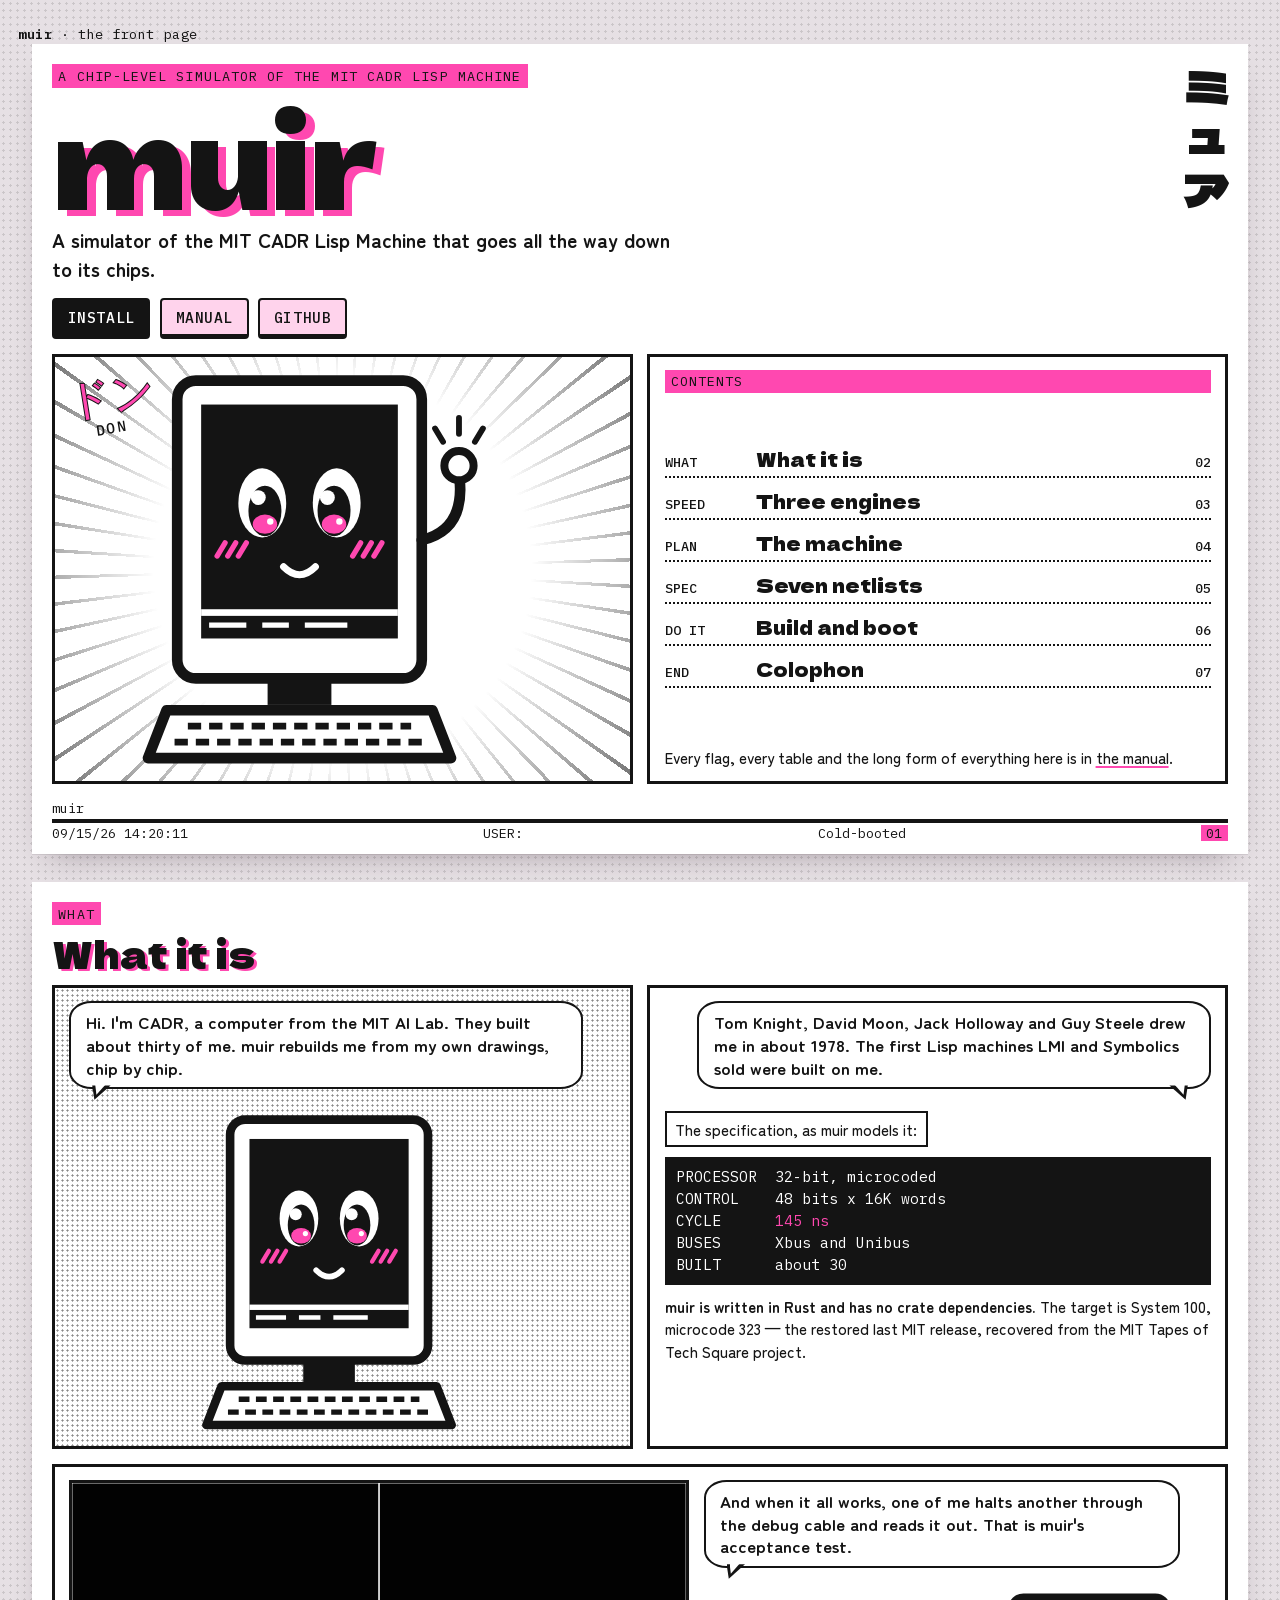
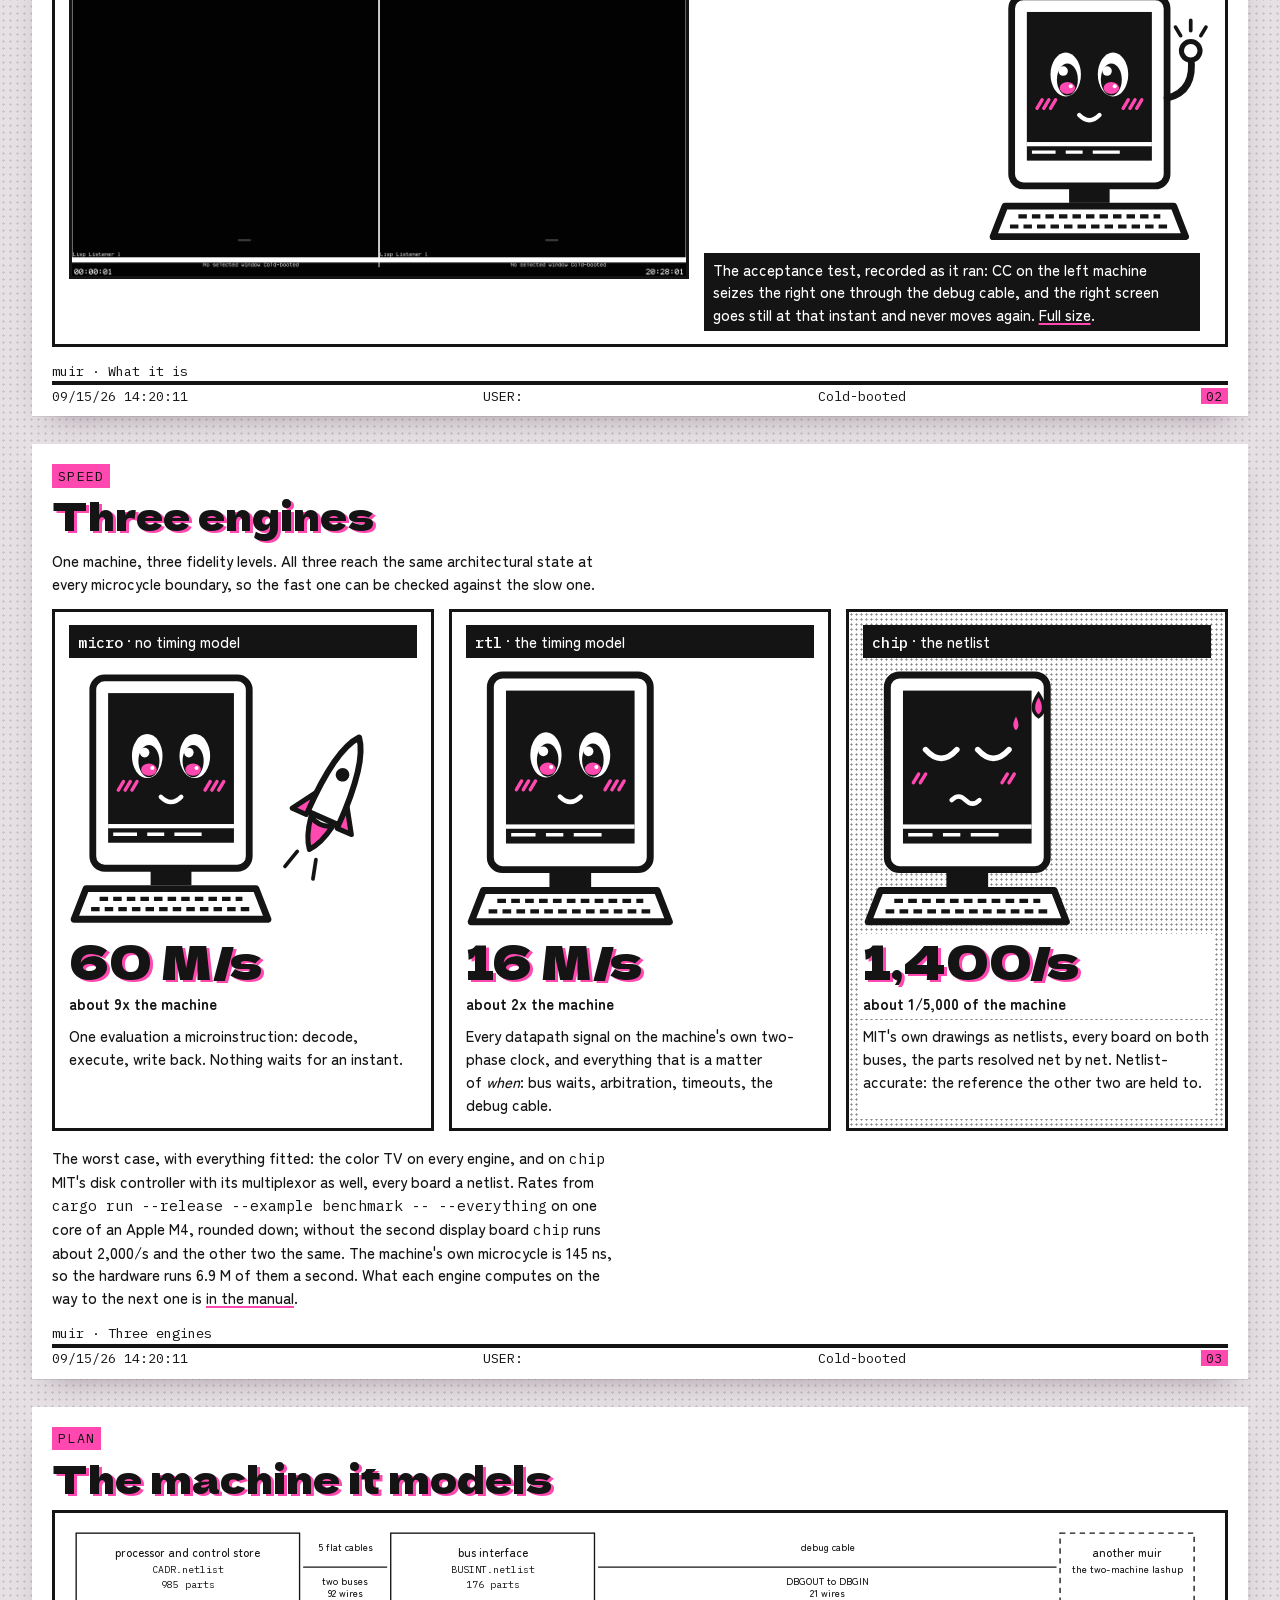
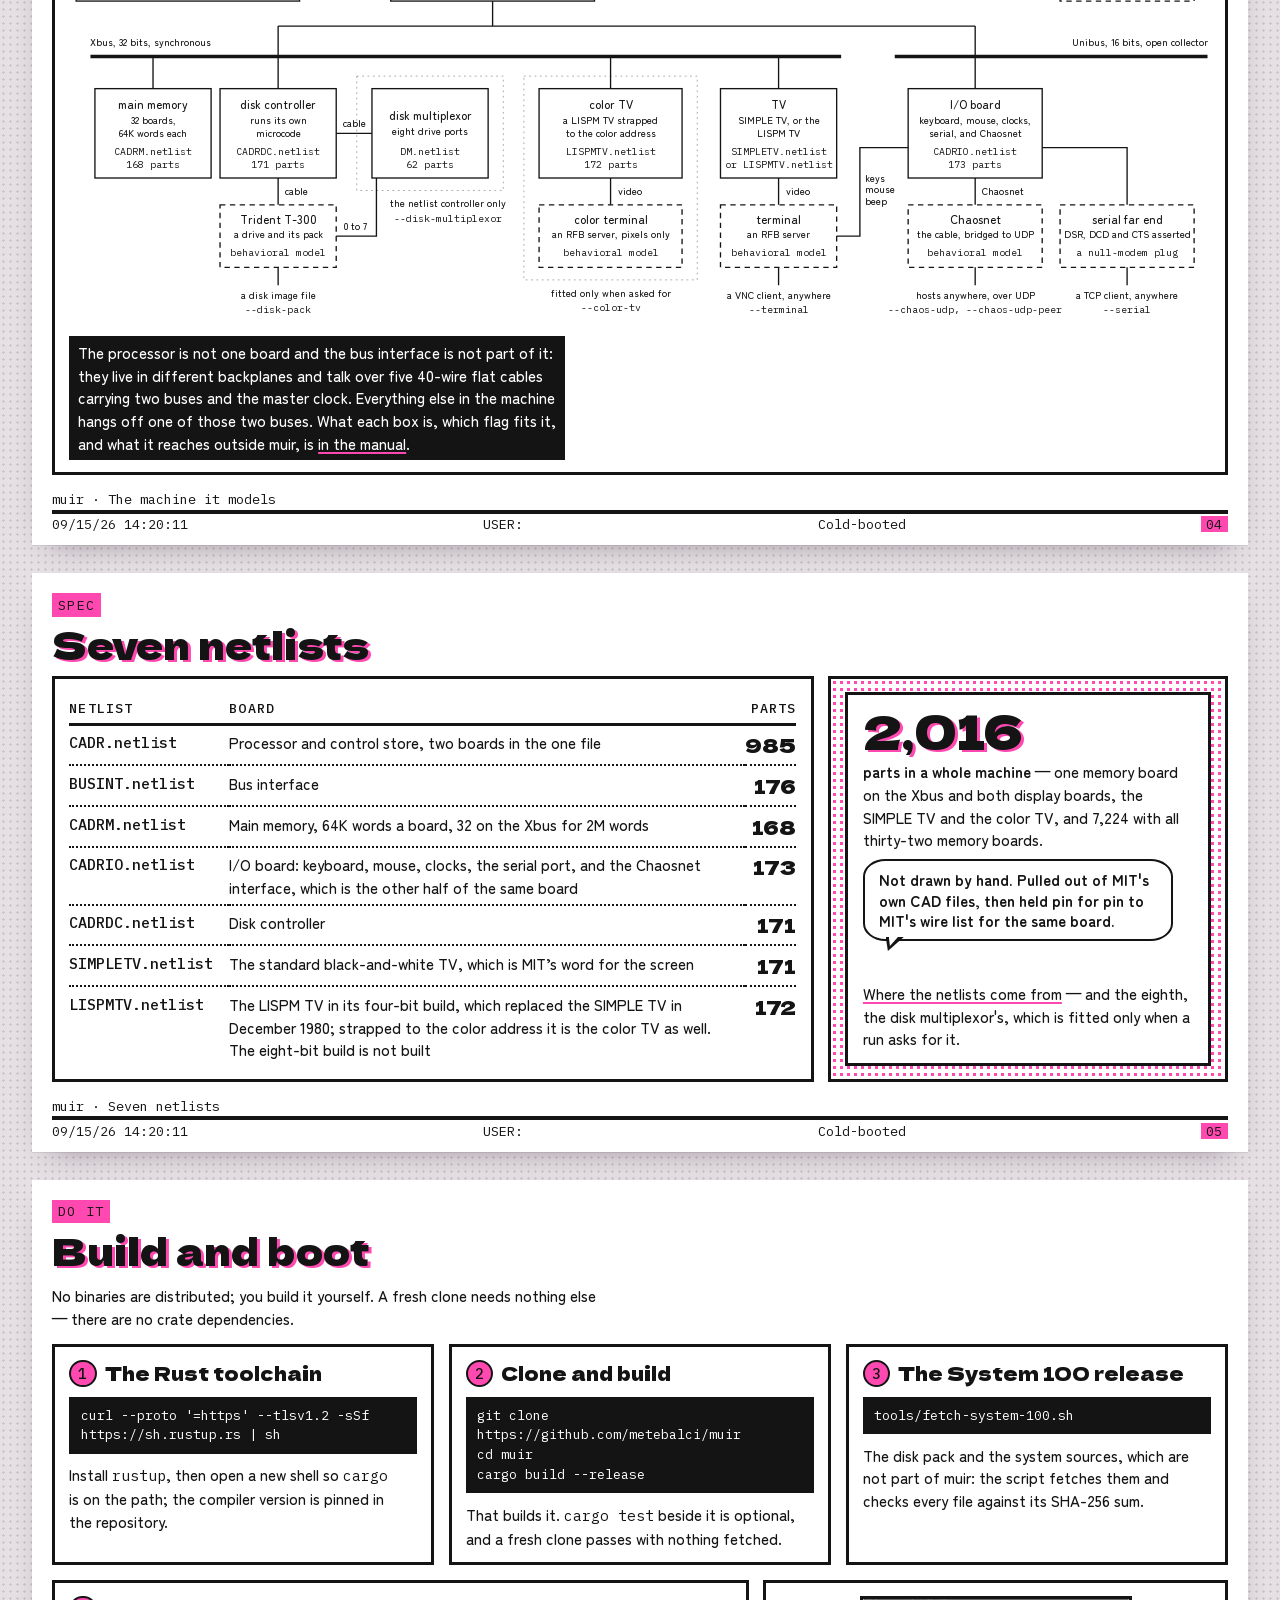
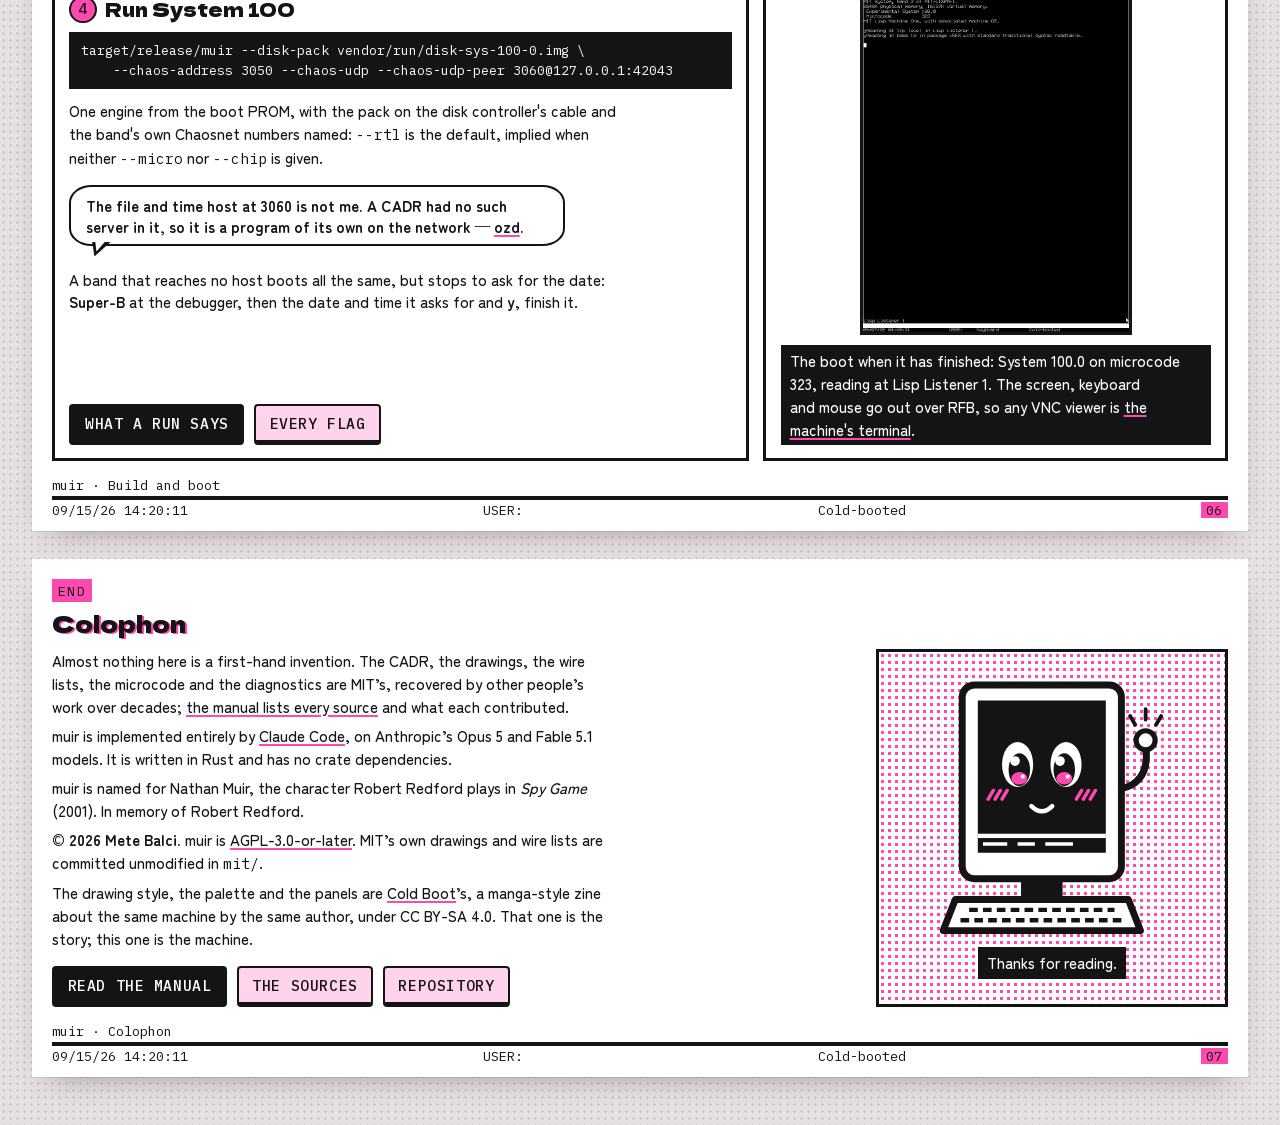
==== commit 4529410d: "The LISPM TV here is its four-bit build, and the documents say so MIT built the board two ways, lmtv" ====
--- a/site/index.html
+++ b/site/index.html
@@ -368,7 +368,7 @@
               <tr><td class="file">CADRIO.netlist</td><td>I/O board: keyboard, mouse, clocks, the serial port, and the Chaosnet interface, which is the other half of the same board</td><td class="n">173</td></tr>
               <tr><td class="file">CADRDC.netlist</td><td>Disk controller</td><td class="n">171</td></tr>
               <tr><td class="file">SIMPLETV.netlist</td><td>The standard black-and-white TV, which is MIT&rsquo;s word for the screen</td><td class="n">171</td></tr>
-              <tr><td class="file">LISPMTV.netlist</td><td>The LISPM TV, four- and eight-bit; replaced the SIMPLE TV in December 1980, and strapped to the color address it is the color TV as well</td><td class="n">172</td></tr>
+              <tr><td class="file">LISPMTV.netlist</td><td>The LISPM TV in its four-bit build, which replaced the SIMPLE TV in December 1980; strapped to the color address it is the color TV as well. The eight-bit build is not built</td><td class="n">172</td></tr>
             </tbody>
           </table>
         </div>
@@ -435,7 +435,7 @@
       </div>
 
       <figure class="panel">
-        <img class="shot" src="system-100.png" width="768" height="963" loading="lazy" style="width:min(100%, 17rem); margin-inline:auto;" alt="The CADR screen: MIT System, band 2 of MIT-LISPM-1; Experimental System 100.0; Microcode 323; MIT Lisp Machine One, with associated machine OZ; and a Lisp Listener reading at top level.">
+        <a href="system-100.html" target="_blank" rel="noopener" style="display:block; width:min(100%, 17rem); margin-inline:auto;"><img class="shot" src="system-100.png" width="768" height="963" loading="lazy" style="width:100%;" alt="The CADR screen: MIT System, band 2 of MIT-LISPM-1; Experimental System 100.0; Microcode 323; MIT Lisp Machine One, with associated machine OZ; and a Lisp Listener reading at top level."></a>
         <figcaption class="cap">The boot when it has finished: System&nbsp;100.0 on microcode 323, reading at Lisp Listener 1. The screen, keyboard and mouse go out over RFB, so any VNC viewer is <a href="https://github.com/metebalci/muir/blob/main/docs/manual.md#the-terminal">the machine's terminal</a>.</figcaption>
       </figure>
     </div>
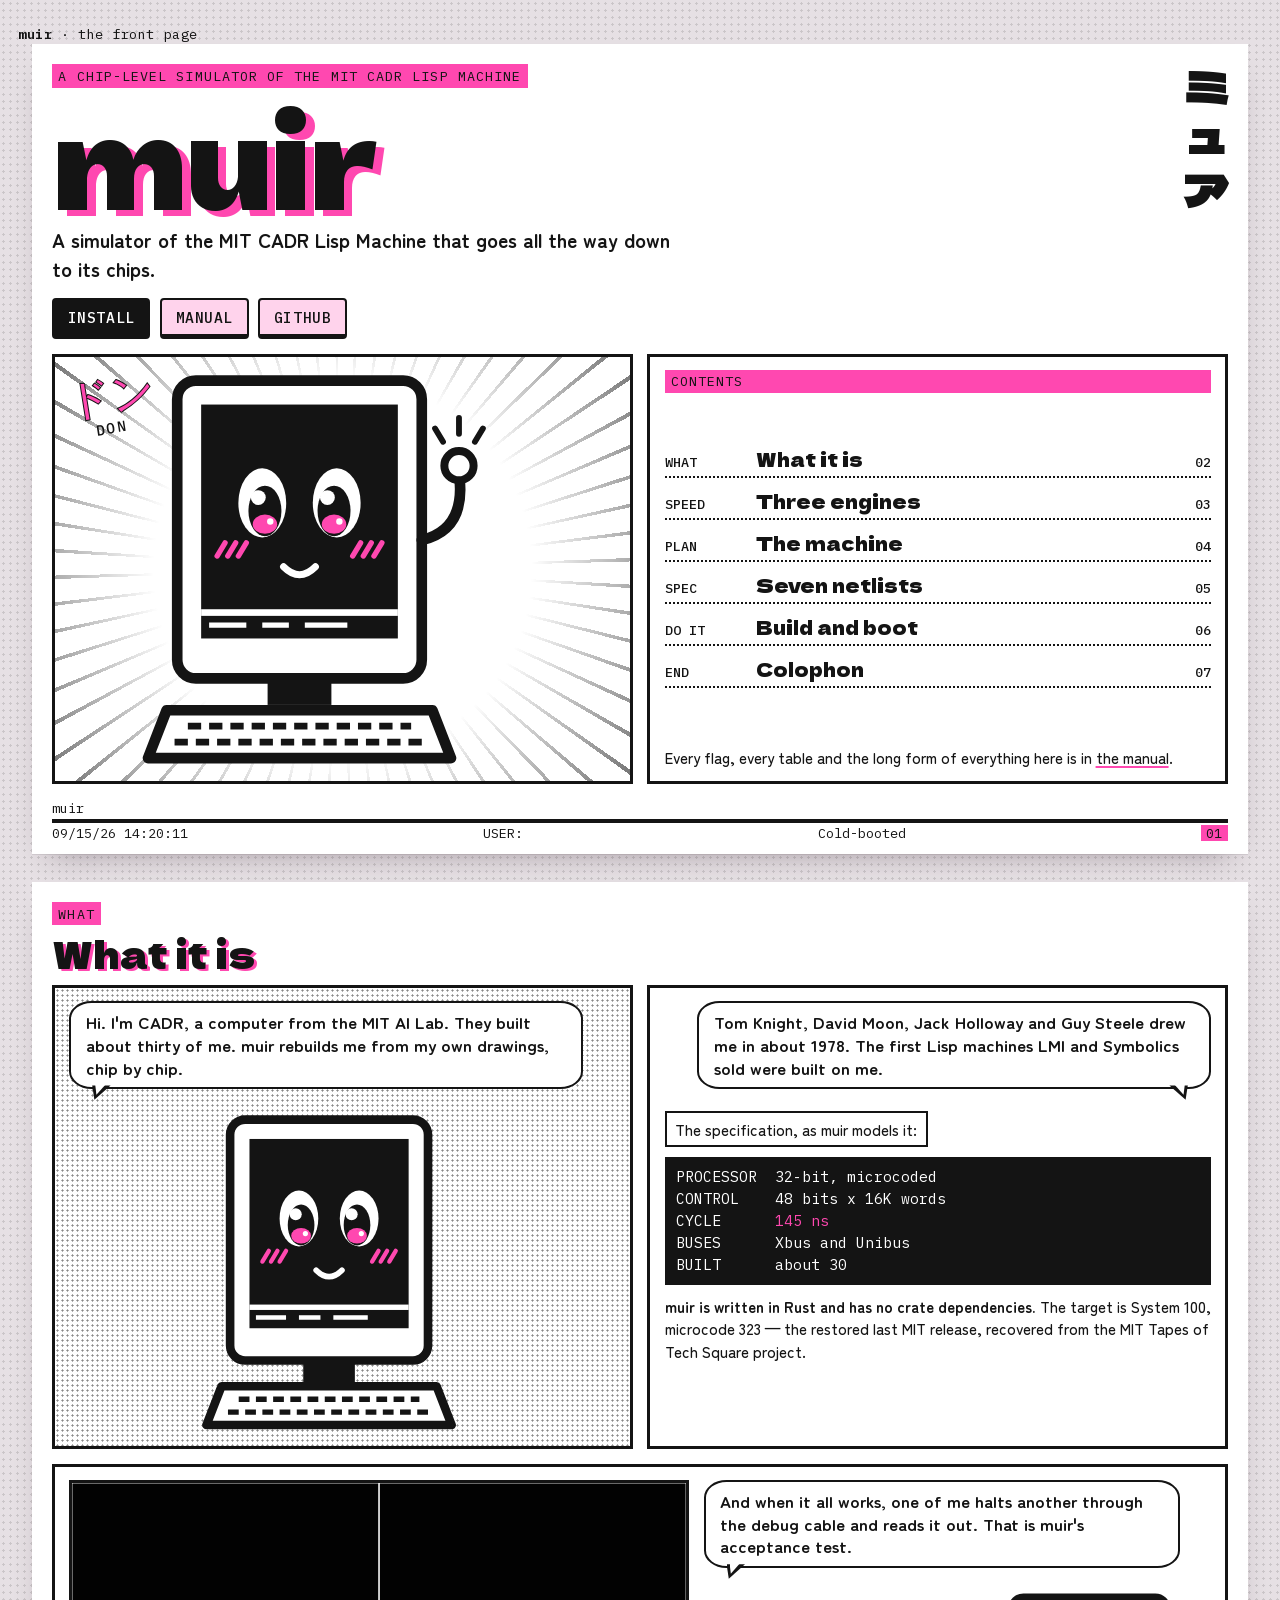
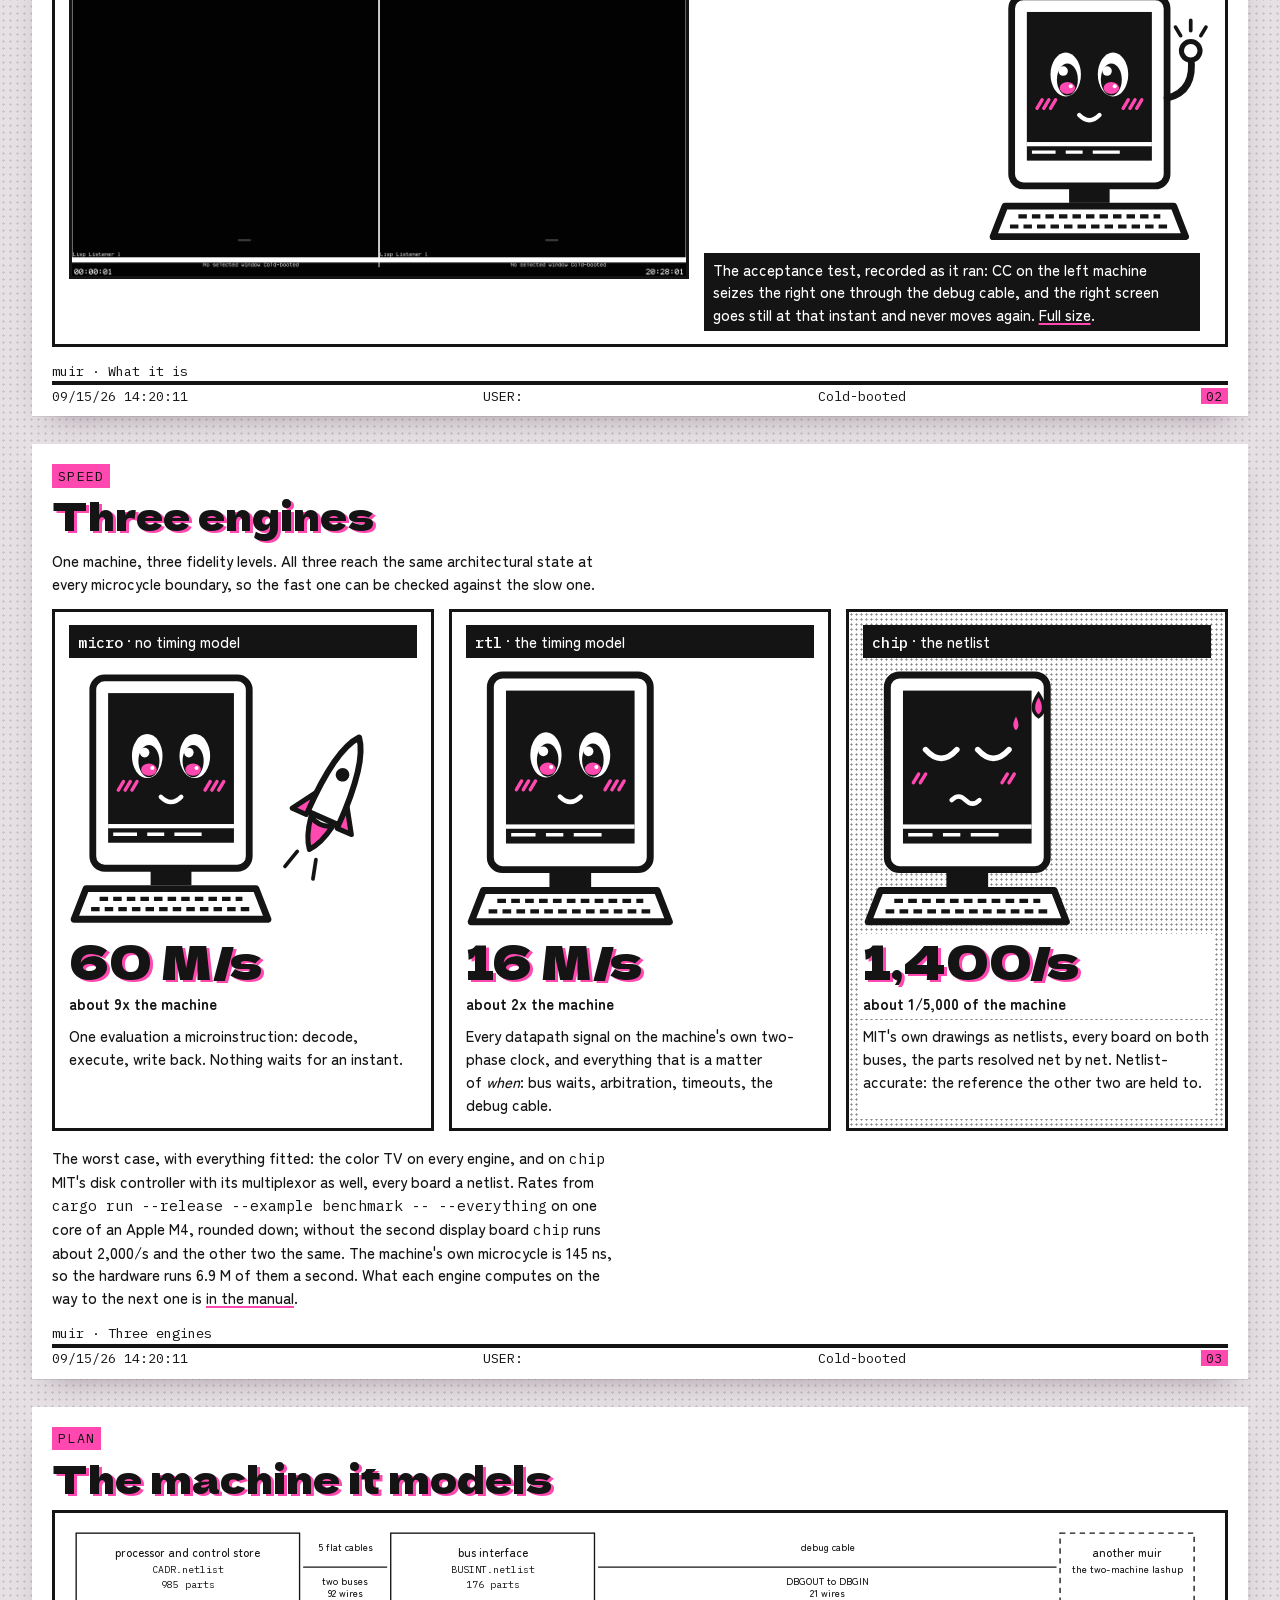
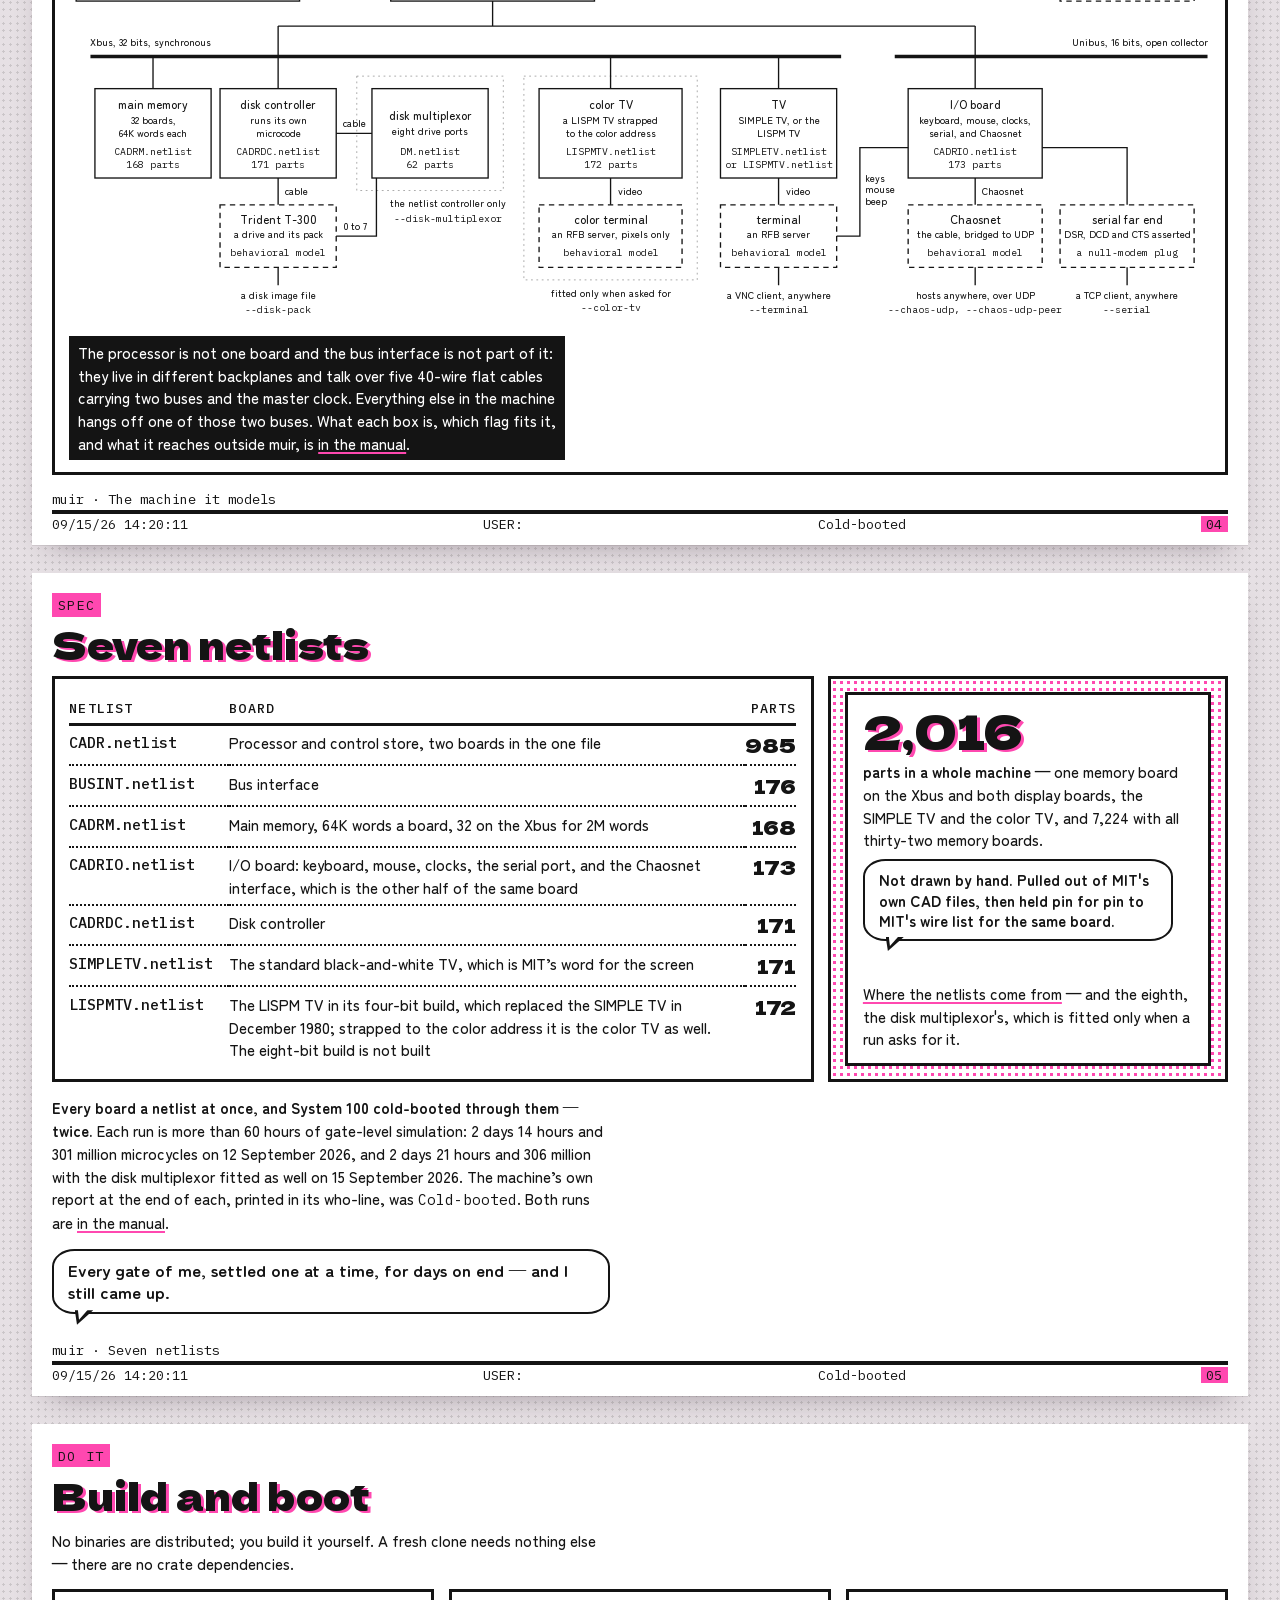
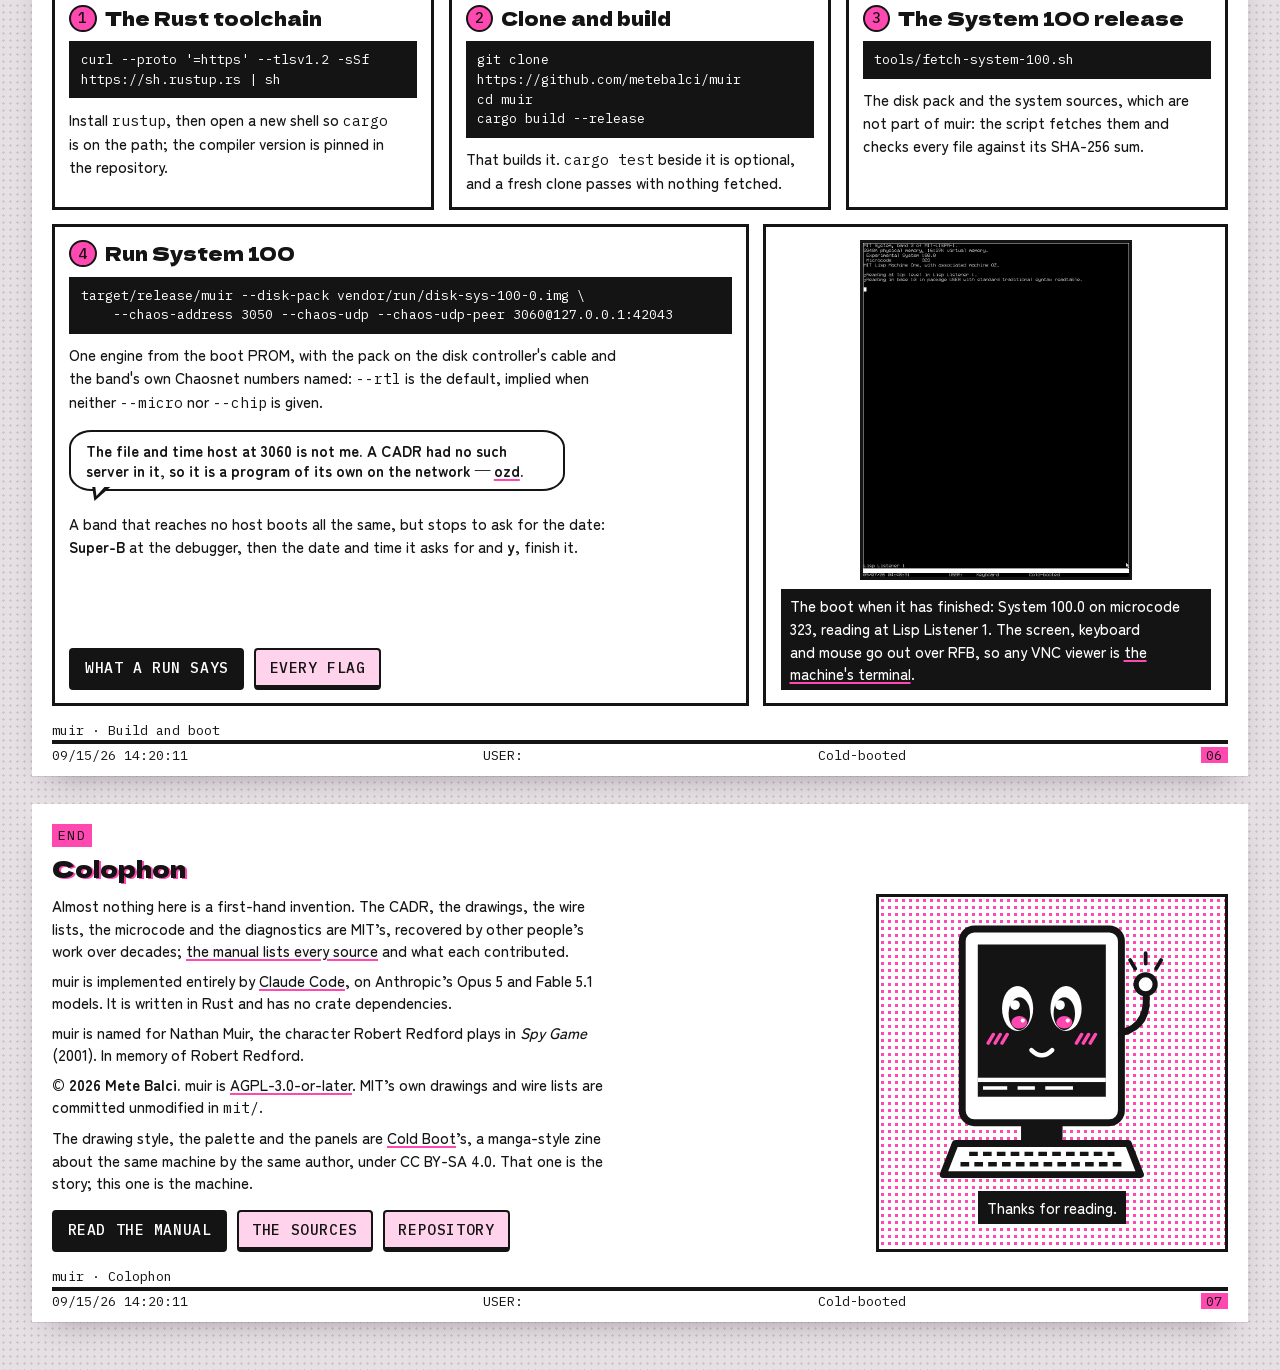
==== commit 7849b3b1: "The netlists have cold-booted System 100 twice, and the front page says so The second run, on 15 Sep" ====
--- a/site/index.html
+++ b/site/index.html
@@ -384,6 +384,10 @@
       </div>
     </div>
 
+    <p class="small"><b>Every board a netlist at once, and System 100 cold-booted through them &mdash; twice.</b> Each run is more than 60 hours of gate-level simulation: 2 days 14 hours and 301 million microcycles on 12 September 2026, and 2 days 21 hours and 306 million with the disk multiplexor fitted as well on 15 September 2026. The machine&rsquo;s own report at the end of each, printed in its who-line, was <code style="white-space:nowrap">Cold-booted</code>. Both runs are <a href="https://github.com/metebalci/muir/blob/main/docs/netlists.md#every-board-a-netlist-at-once">in the manual</a>.</p>
+
+    <p class="say">Every gate of me, settled one at a time, for days on end &mdash; and I still came up.</p>
+
     <footer class="wholine">
       <div class="label">muir &middot; Seven netlists</div>
       <div class="bar"><span>09/15/26 14:20:11</span><span>USER:</span><span>Cold-booted</span><span>05</span></div>
